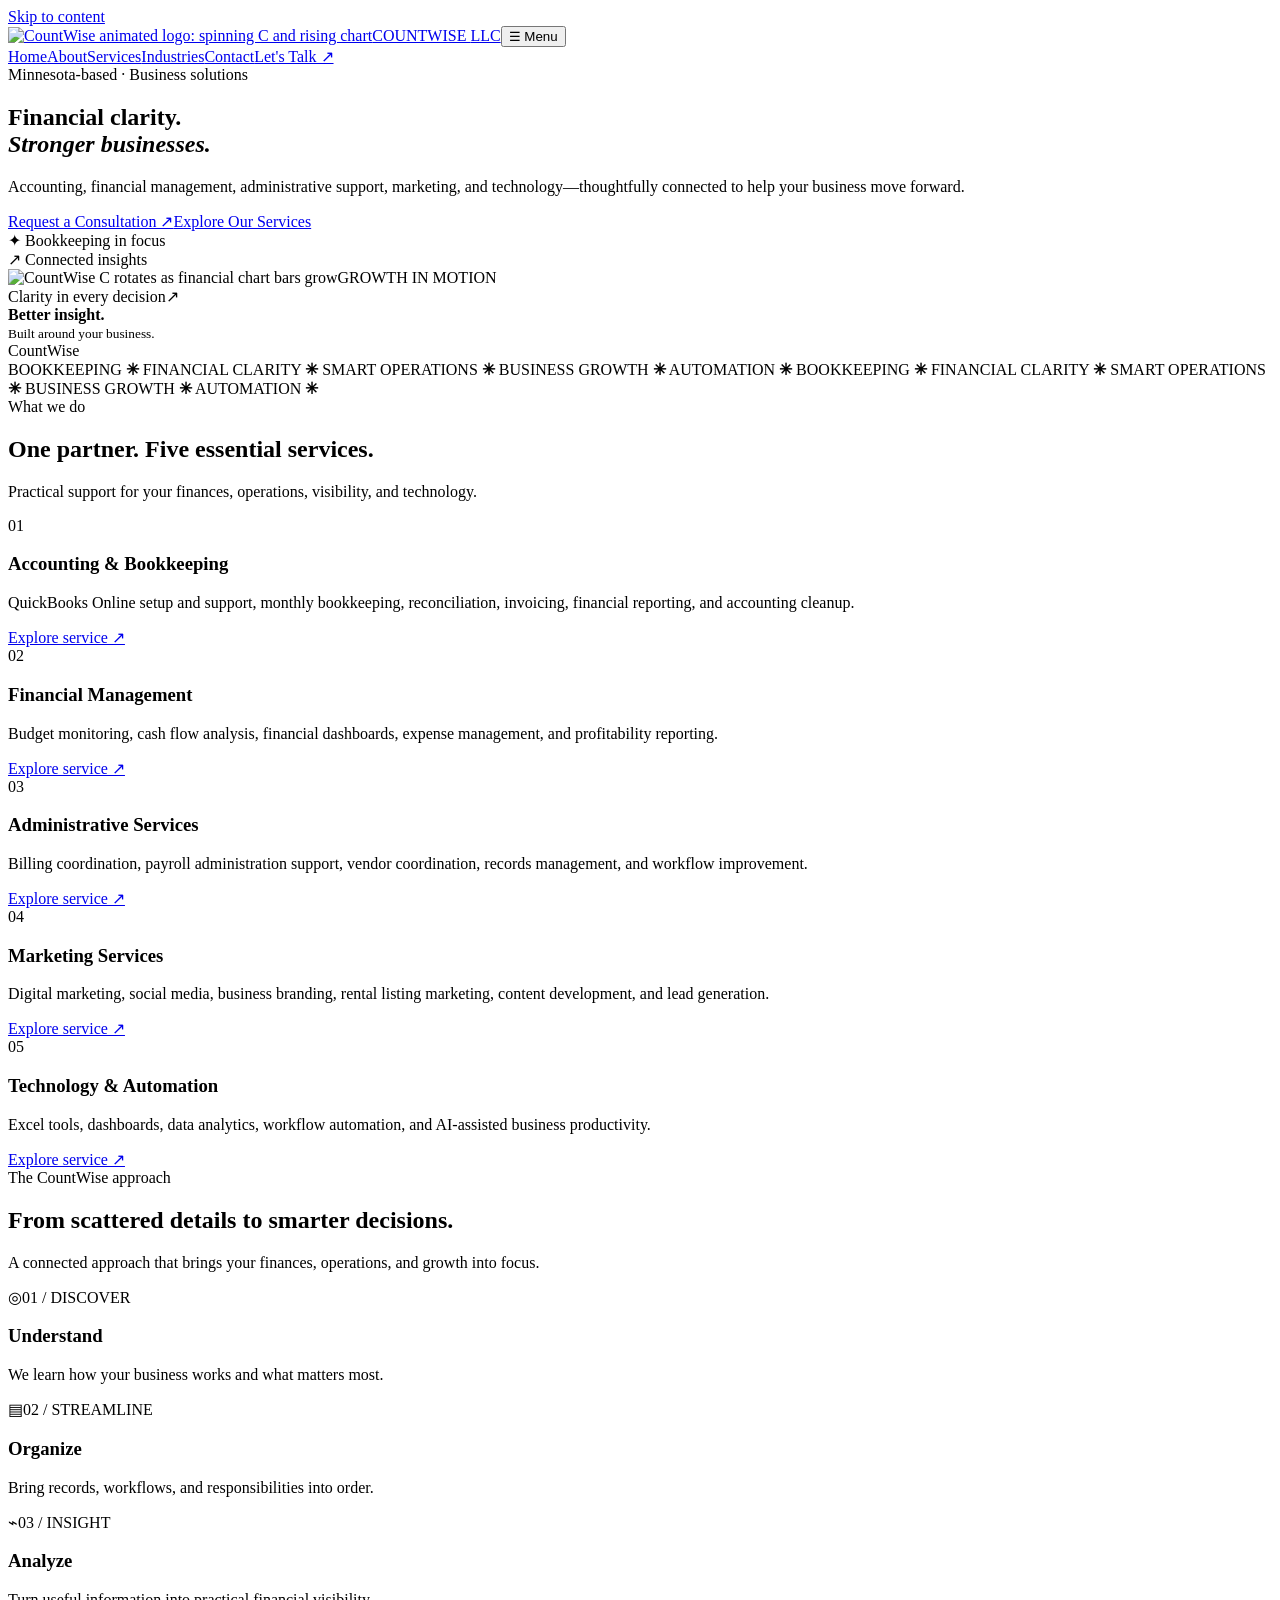
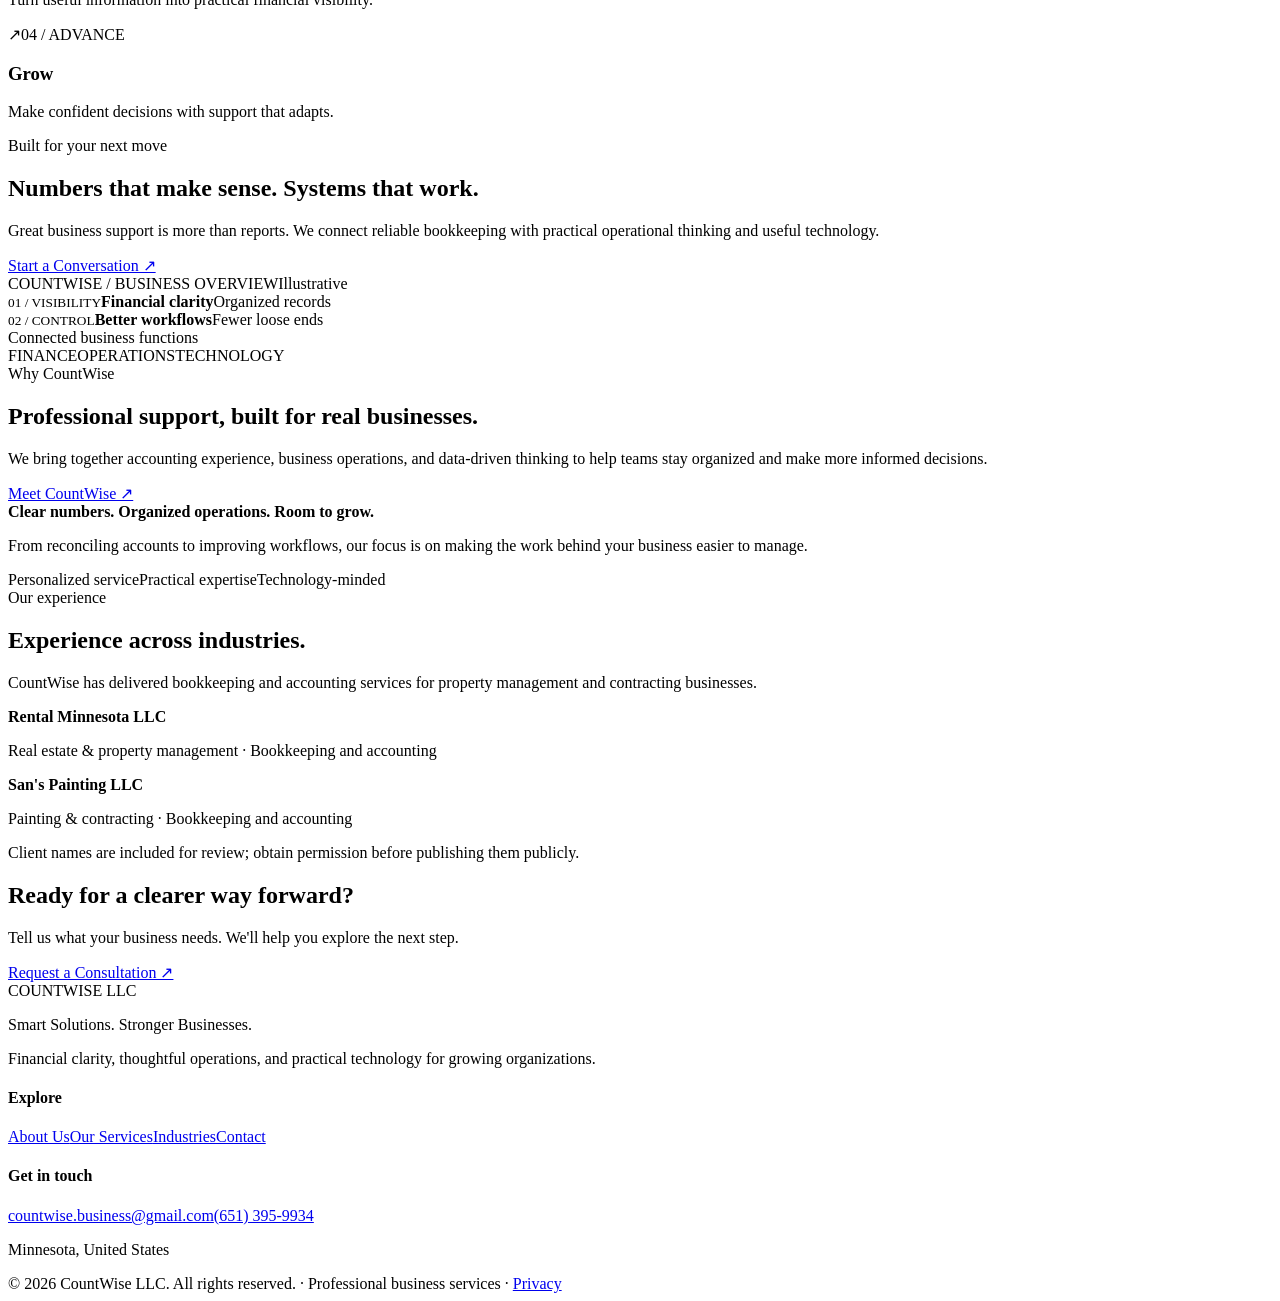
==== index.html @ b2b91c50 "Add files" ====
<!doctype html><html lang="en"><head><meta charset="utf-8"><meta name="viewport" content="width=device-width,initial-scale=1"><title>Accounting, Bookkeeping & Business Solutions in Minnesota | CountWise LLC</title><meta name="description" content="CountWise LLC provides bookkeeping, financial management, administrative services, marketing and business automation in Minnesota."><meta name="theme-color" content="#091814"><link rel="canonical" href="https://countwisellc.com/"><link rel="icon" href="assets/favicon.png" type="image/png"><link rel="stylesheet" href="assets/style.css"><meta property="og:type" content="website"><meta property="og:title" content="Accounting, Bookkeeping & Business Solutions in Minnesota | CountWise LLC"><meta property="og:description" content="CountWise LLC provides bookkeeping, financial management, administrative services, marketing and business automation in Minnesota."><meta property="og:image" content="https://countwisellc.com/assets/countwise-logo.jpg"><meta property="og:url" content="https://countwisellc.com/"><script type="application/ld+json">{"@context":"https://schema.org","@type":"ProfessionalService","name":"CountWise LLC","url":"https://countwisellc.com","email":"countwise.business@gmail.com","telephone":"+1-651-395-9934","areaServed":{"@type":"State","name":"Minnesota"},"description":"Bookkeeping, financial management, administrative services, marketing and technology solutions."}</script></head><body><a class="skip" href="#main">Skip to content</a><header class="top"><div class="container nav"><a class="brand" href="index.html" aria-label="CountWise LLC home"><img class="brandmark" src="assets/countwise-animated-mark.svg" alt="CountWise animated logo: spinning C and rising chart"><span>COUNTWISE <span>LLC</span></span></a><button class="menu" aria-label="Toggle navigation" aria-expanded="false" aria-controls="main-nav">☰ Menu</button><nav class="navlinks" id="main-nav" aria-label="Main navigation"><a href="index.html" class="active" aria-current="page">Home</a><a href="about.html" class="" >About</a><a href="services.html" class="" >Services</a><a href="industries.html" class="" >Industries</a><a href="contact.html" class="" >Contact</a><a class="button" href="contact.html">Let's Talk ↗</a></nav></div></header><main id="main"><section class="hero"><div class="container hero-inner"><div><div class="eyebrow">Minnesota-based · Business solutions</div><h1>Financial clarity.<br><em>Stronger businesses.</em></h1><p>Accounting, financial management, administrative support, marketing, and technology—thoughtfully connected to help your business move forward.</p><div class="actions"><a class="button" href="contact.html">Request a Consultation ↗</a><a class="button outline" href="services.html">Explore Our Services</a></div></div><div class="hero-art premium-art" role="img" aria-label="Illustrative rising financial performance chart"><div class="orbit orbit-one" aria-hidden="true"></div><div class="orbit orbit-two" aria-hidden="true"></div><div class="floating-chip chip-one">✦ Bookkeeping in focus</div><div class="floating-chip chip-two">↗ Connected insights</div><div class="hero-logo-animation"><img src="assets/countwise-animated-mark.svg" alt="CountWise C rotates as financial chart bars grow" loading="eager"><span>GROWTH IN MOTION</span></div><div class="arthead"><span>Clarity in every decision</span><span>↗</span></div><div class="bars"><span style="height:28%"></span><span style="height:37%"></span><span style="height:42%"></span><span style="height:55%"></span><span style="height:62%"></span><span style="height:78%"></span><span style="height:93%"></span></div><div class="artfoot"><div><strong>Better insight.</strong><br><small>Built around your business.</small></div><div class="eyebrow">CountWise</div></div></div></div></section><section class="ticker" aria-label="Our capabilities"><div class="ticker-track" aria-hidden="true">BOOKKEEPING <b>✳</b> FINANCIAL CLARITY <b>✳</b> SMART OPERATIONS <b>✳</b> BUSINESS GROWTH <b>✳</b> AUTOMATION <b>✳</b> BOOKKEEPING <b>✳</b> FINANCIAL CLARITY <b>✳</b> SMART OPERATIONS <b>✳</b> BUSINESS GROWTH <b>✳</b> AUTOMATION <b>✳</b></div></section><section class="section white"><div class="container"><div class="sectionhead"><div class="eyebrow">What we do</div><h2>One partner. Five essential services.</h2><p>Practical support for your finances, operations, visibility, and technology.</p></div><div class="grid"><article class="card reveal"><span class="number">01</span><h3>Accounting & Bookkeeping</h3><p>QuickBooks Online setup and support, monthly bookkeeping, reconciliation, invoicing, financial reporting, and accounting cleanup.</p><a href="services.html">Explore service ↗</a></article><article class="card reveal"><span class="number">02</span><h3>Financial Management</h3><p>Budget monitoring, cash flow analysis, financial dashboards, expense management, and profitability reporting.</p><a href="services.html">Explore service ↗</a></article><article class="card reveal"><span class="number">03</span><h3>Administrative Services</h3><p>Billing coordination, payroll administration support, vendor coordination, records management, and workflow improvement.</p><a href="services.html">Explore service ↗</a></article><article class="card reveal"><span class="number">04</span><h3>Marketing Services</h3><p>Digital marketing, social media, business branding, rental listing marketing, content development, and lead generation.</p><a href="services.html">Explore service ↗</a></article><article class="card reveal"><span class="number">05</span><h3>Technology & Automation</h3><p>Excel tools, dashboards, data analytics, workflow automation, and AI-assisted business productivity.</p><a href="services.html">Explore service ↗</a></article></div></div></section><section class="section process-section" aria-labelledby="process-title"><div class="container"><div class="sectionhead"><div class="eyebrow">The CountWise approach</div><h2 id="process-title">From scattered details to smarter decisions.</h2><p>A connected approach that brings your finances, operations, and growth into focus.</p></div><div class="process-visual reveal" role="img" aria-label="Four-stage process: Understand, Organize, Analyze, Grow"><div class="process-line" aria-hidden="true"></div><div class="process-step"><span class="step-symbol">◎</span><span class="step-num">01 / DISCOVER</span><h3>Understand</h3><p>We learn how your business works and what matters most.</p></div><div class="process-step"><span class="step-symbol">▤</span><span class="step-num">02 / STREAMLINE</span><h3>Organize</h3><p>Bring records, workflows, and responsibilities into order.</p></div><div class="process-step"><span class="step-symbol">⌁</span><span class="step-num">03 / INSIGHT</span><h3>Analyze</h3><p>Turn useful information into practical financial visibility.</p></div><div class="process-step"><span class="step-symbol">↗</span><span class="step-num">04 / ADVANCE</span><h3>Grow</h3><p>Make confident decisions with support that adapts.</p></div></div></div></section><section class="section dark spotlight-section"><div class="container split"><div><div class="eyebrow">Built for your next move</div><h2>Numbers that make sense. Systems that work.</h2><p>Great business support is more than reports. We connect reliable bookkeeping with practical operational thinking and useful technology.</p><a class="button" href="contact.html">Start a Conversation ↗</a></div><div class="dashboard reveal" aria-label="Illustrative business overview dashboard"><div class="dashboard-top"><span>COUNTWISE / BUSINESS OVERVIEW</span><span class="live-dot">Illustrative</span></div><div class="dashboard-grid"><div class="dashboard-stat"><small>01 / VISIBILITY</small><strong>Financial clarity</strong><span>Organized records</span></div><div class="dashboard-stat"><small>02 / CONTROL</small><strong>Better workflows</strong><span>Fewer loose ends</span></div></div><div class="chart-caption">Connected business functions</div><div class="signal-chart"><span style="--bar:35%"></span><span style="--bar:48%"></span><span style="--bar:42%"></span><span style="--bar:66%"></span><span style="--bar:57%"></span><span style="--bar:76%"></span><span style="--bar:91%"></span></div><div class="dashboard-bottom"><span>FINANCE</span><span>OPERATIONS</span><span>TECHNOLOGY</span></div></div></div></section><section class="section"><div class="container split"><div><div class="eyebrow">Why CountWise</div><h2>Professional support, built for real businesses.</h2><p>We bring together accounting experience, business operations, and data-driven thinking to help teams stay organized and make more informed decisions.</p><a class="button" href="about.html">Meet CountWise ↗</a></div><div class="featurebox"><strong>Clear numbers. Organized operations. Room to grow.</strong><p>From reconciling accounts to improving workflows, our focus is on making the work behind your business easier to manage.</p><span class="pill">Personalized service</span><span class="pill">Practical expertise</span><span class="pill">Technology-minded</span></div></div></section><section class="section white"><div class="container"><div class="sectionhead"><div class="eyebrow">Our experience</div><h2>Experience across industries.</h2><p>CountWise has delivered bookkeeping and accounting services for property management and contracting businesses.</p></div><div class="clients"><div class="client"><strong>Rental Minnesota LLC</strong><p>Real estate & property management · Bookkeeping and accounting</p></div><div class="client"><strong>San's Painting LLC</strong><p>Painting & contracting · Bookkeeping and accounting</p></div></div><p class="notice">Client names are included for review; obtain permission before publishing them publicly.</p></div></section></main><section class="cta"><div class="container cta-inner"><div><h2>Ready for a clearer way forward?</h2><p>Tell us what your business needs. We'll help you explore the next step.</p></div><a class="button" href="contact.html">Request a Consultation ↗</a></div></section><footer class="footer"><div class="container"><div class="footgrid"><div><div class="brand">COUNTWISE <span>LLC</span></div><p>Smart Solutions. Stronger Businesses.</p><p>Financial clarity, thoughtful operations, and practical technology for growing organizations.</p></div><div><h4>Explore</h4><a href="about.html">About Us</a><a href="services.html">Our Services</a><a href="industries.html">Industries</a><a href="contact.html">Contact</a></div><div><h4>Get in touch</h4><a href="mailto:countwise.business@gmail.com">countwise.business@gmail.com</a><a href="tel:+16513959934">(651) 395-9934</a><p>Minnesota, United States</p></div></div><div class="copyright">© <span id="year">2026</span> CountWise LLC. All rights reserved. · Professional business services · <a style="display:inline" href="privacy.html">Privacy</a></div></div></footer><script src="assets/site.js" defer></script><script>document.getElementById('year').textContent=new Date().getFullYear()</script></body></html>
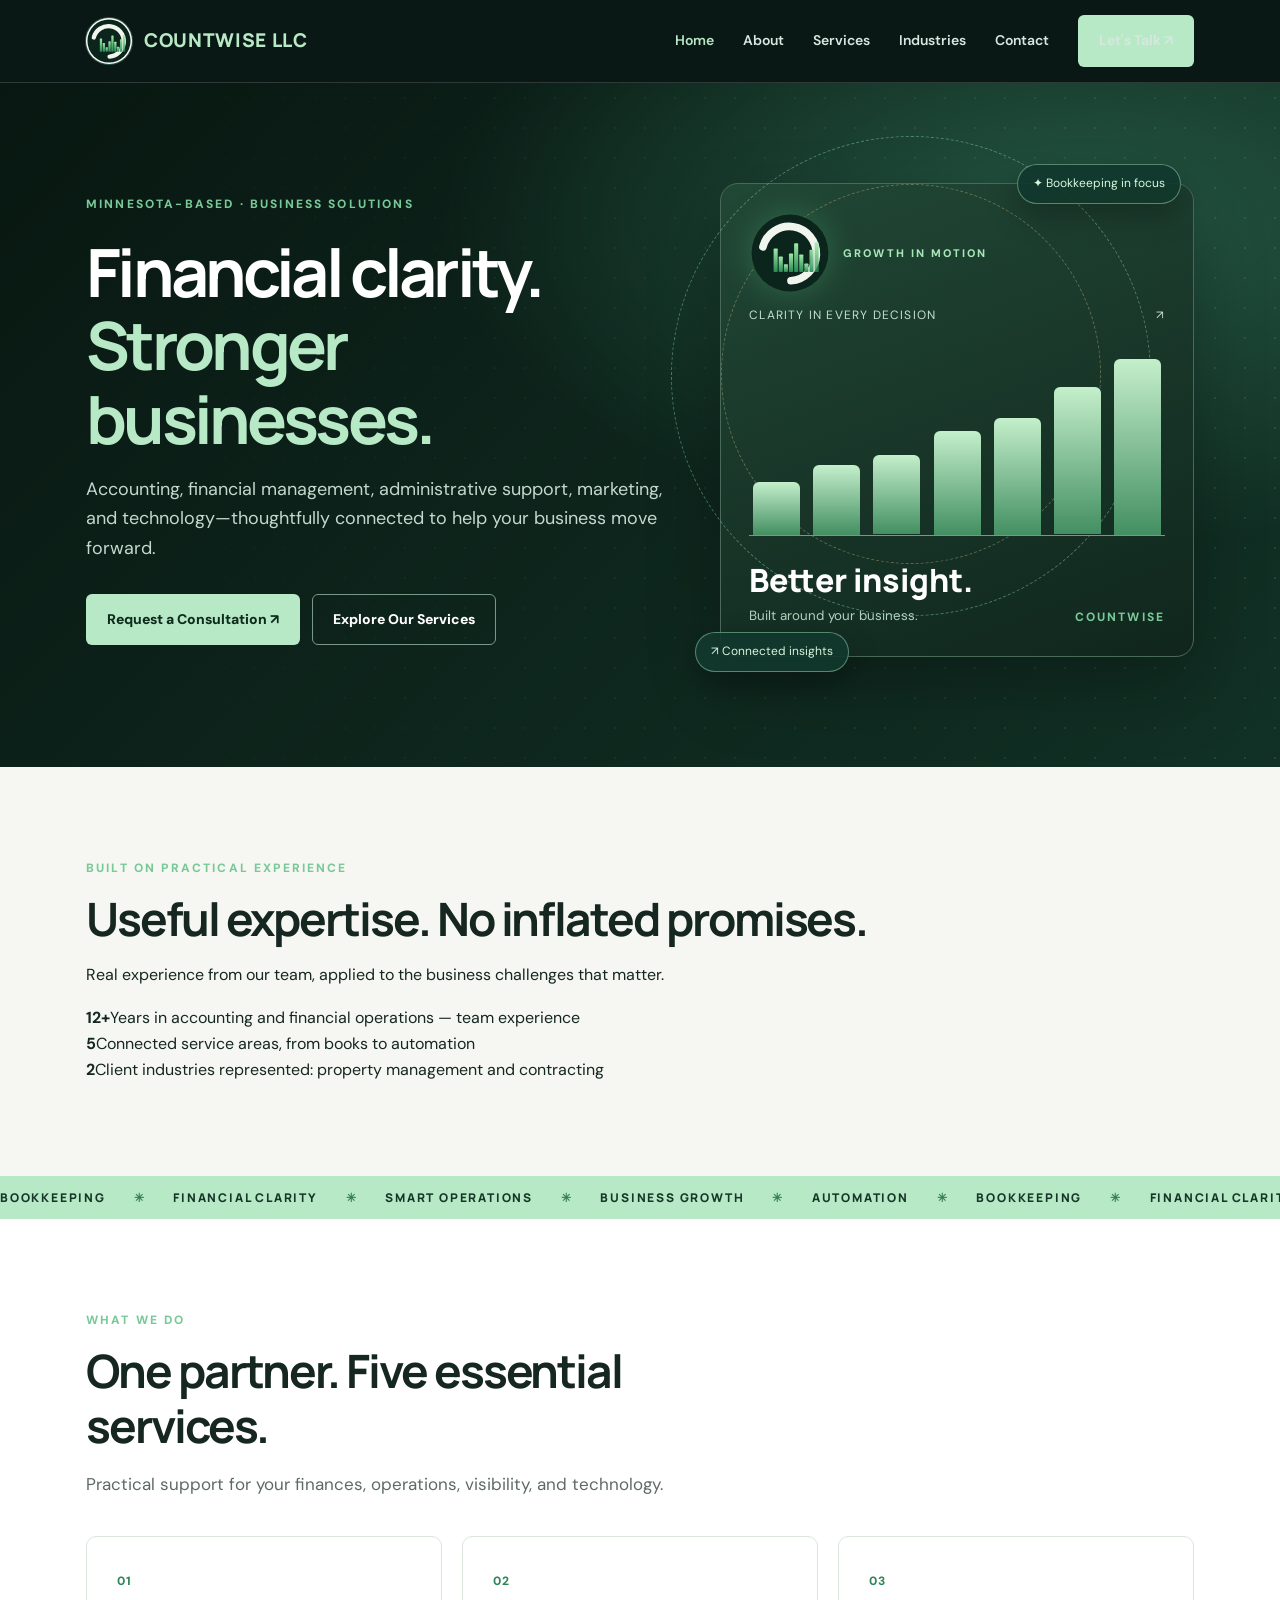
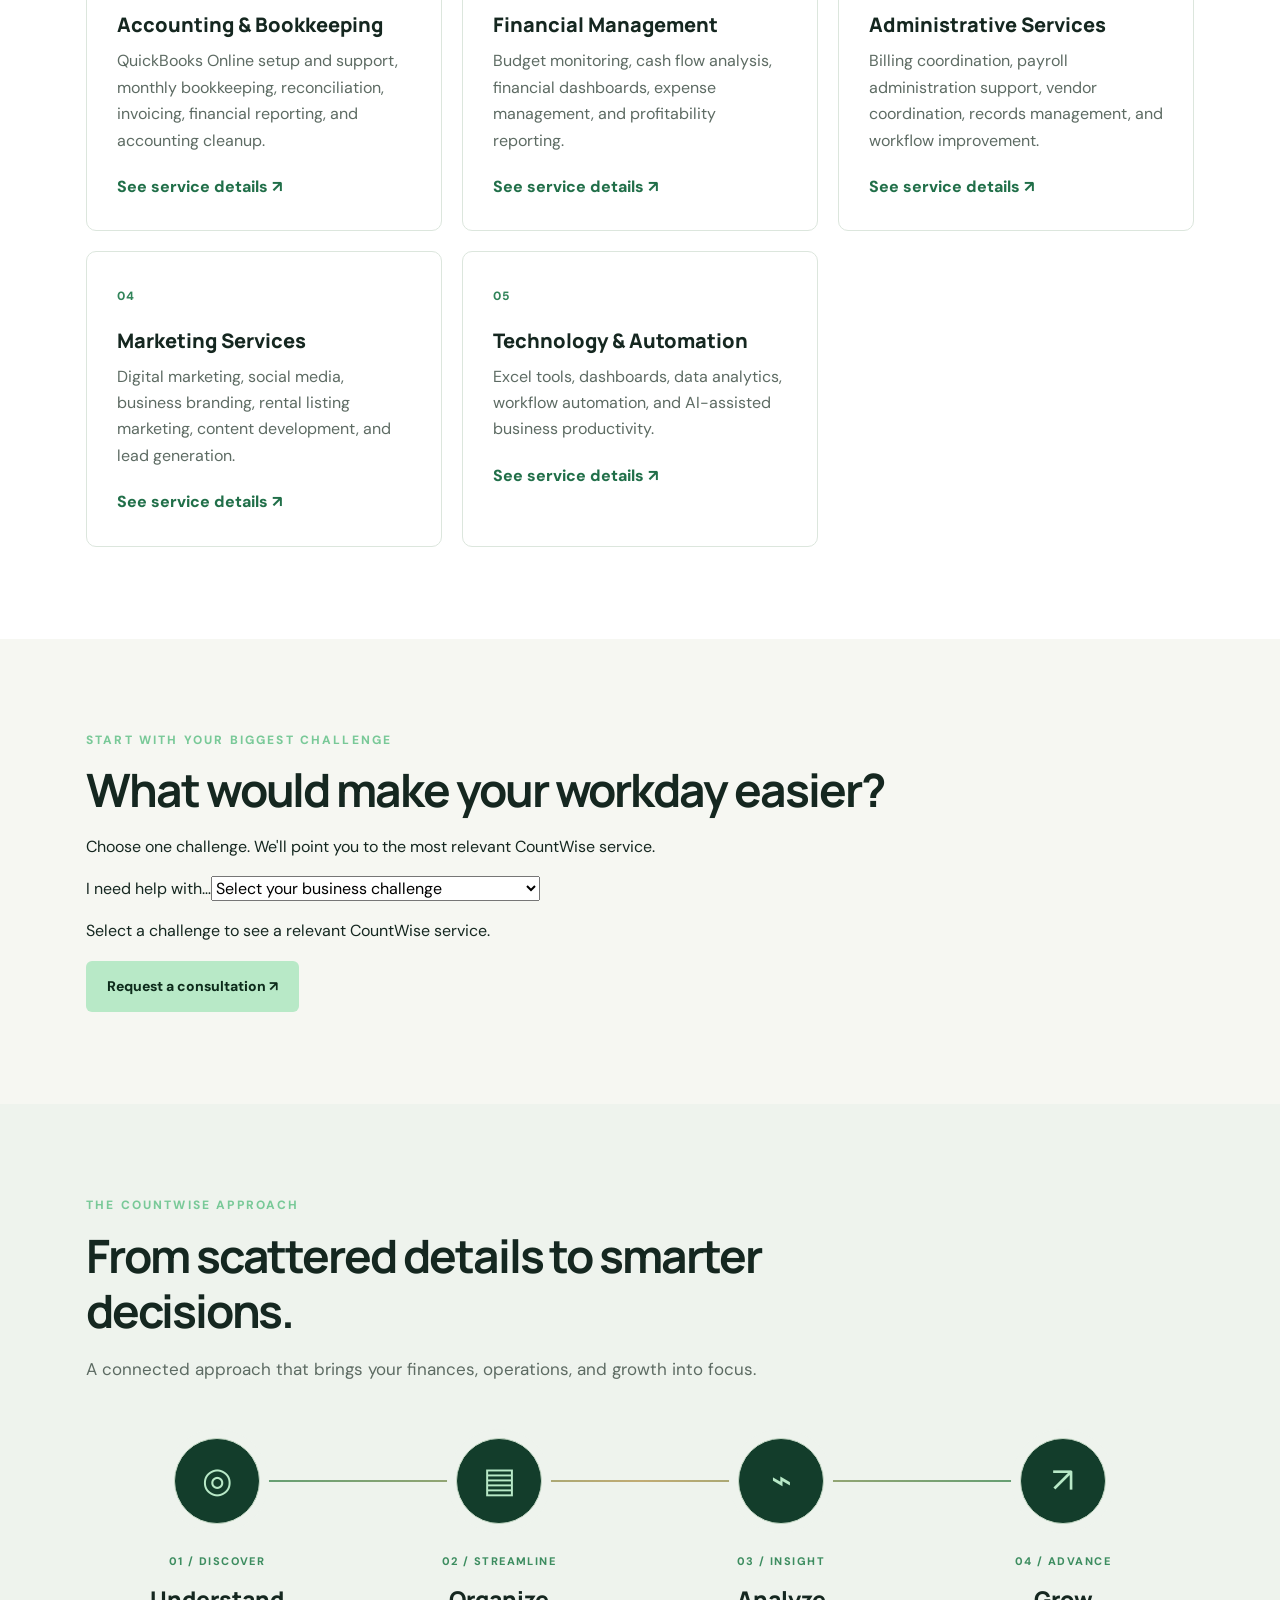
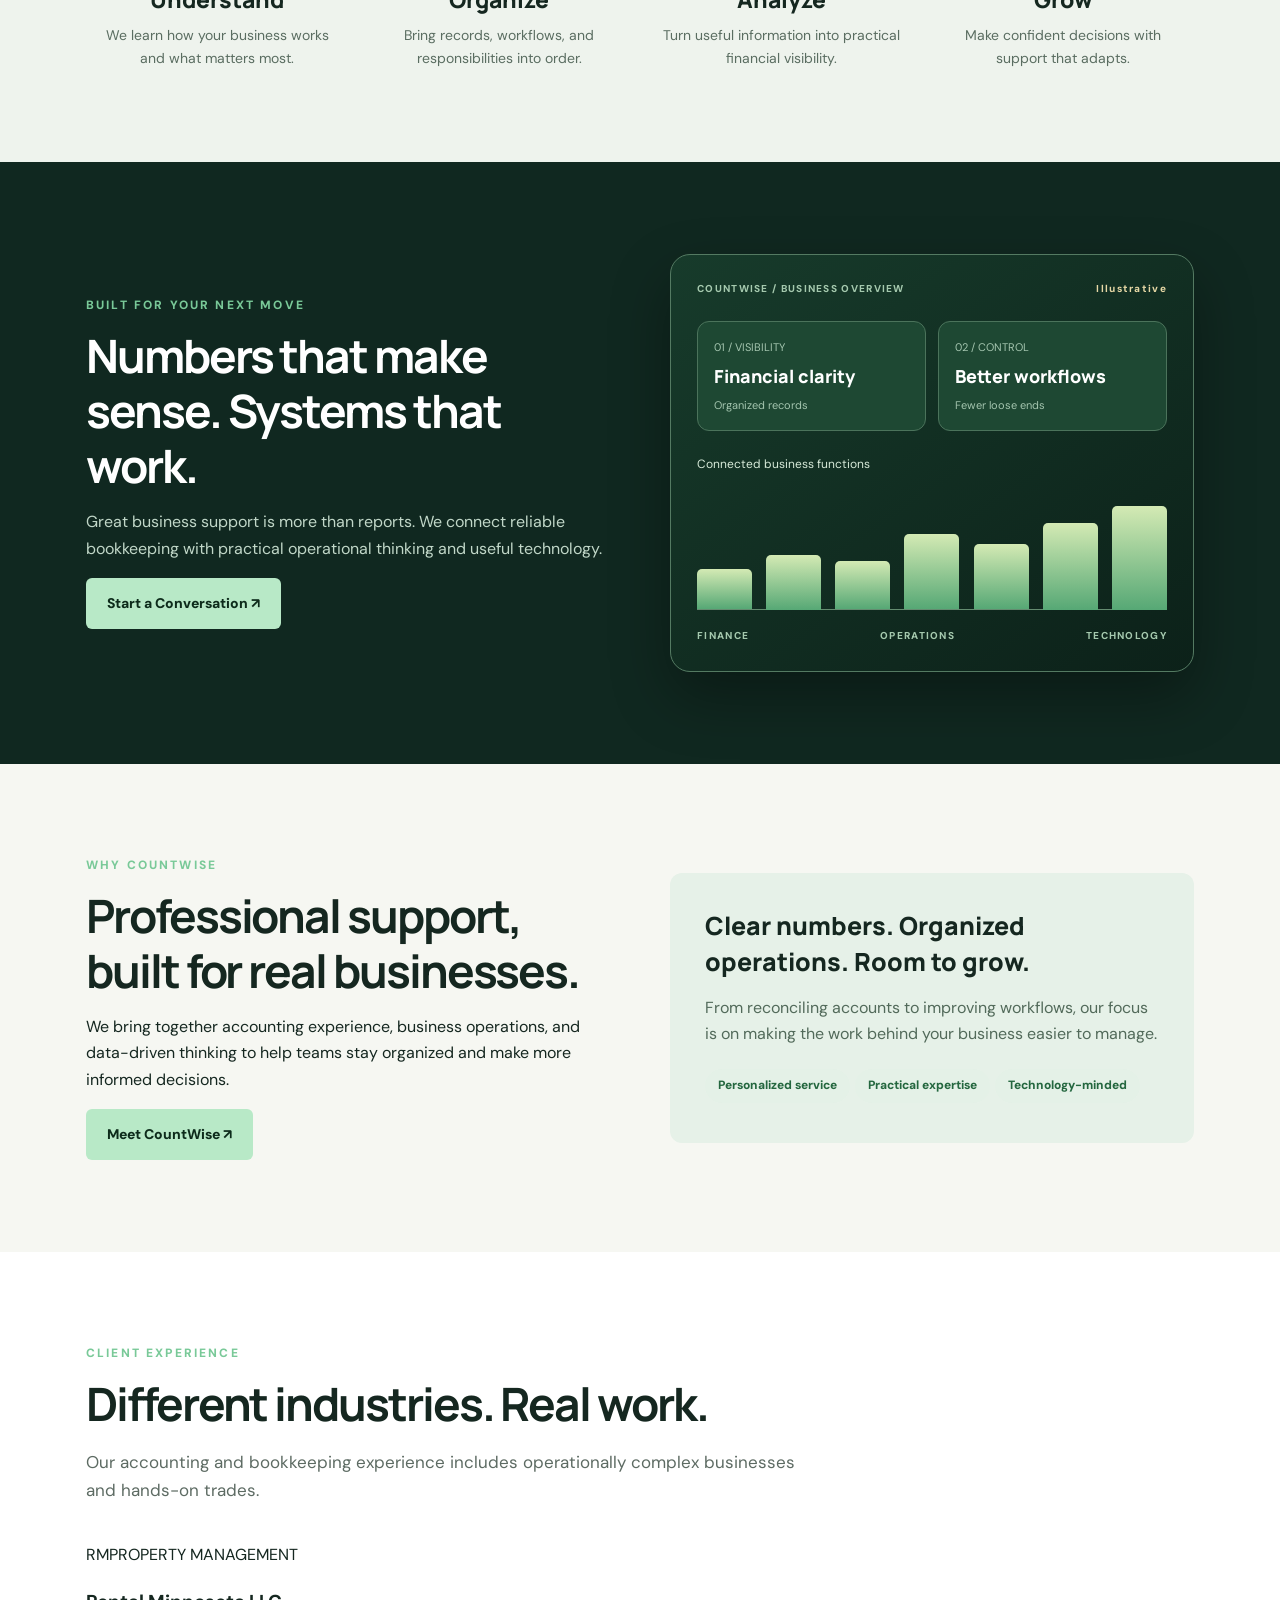
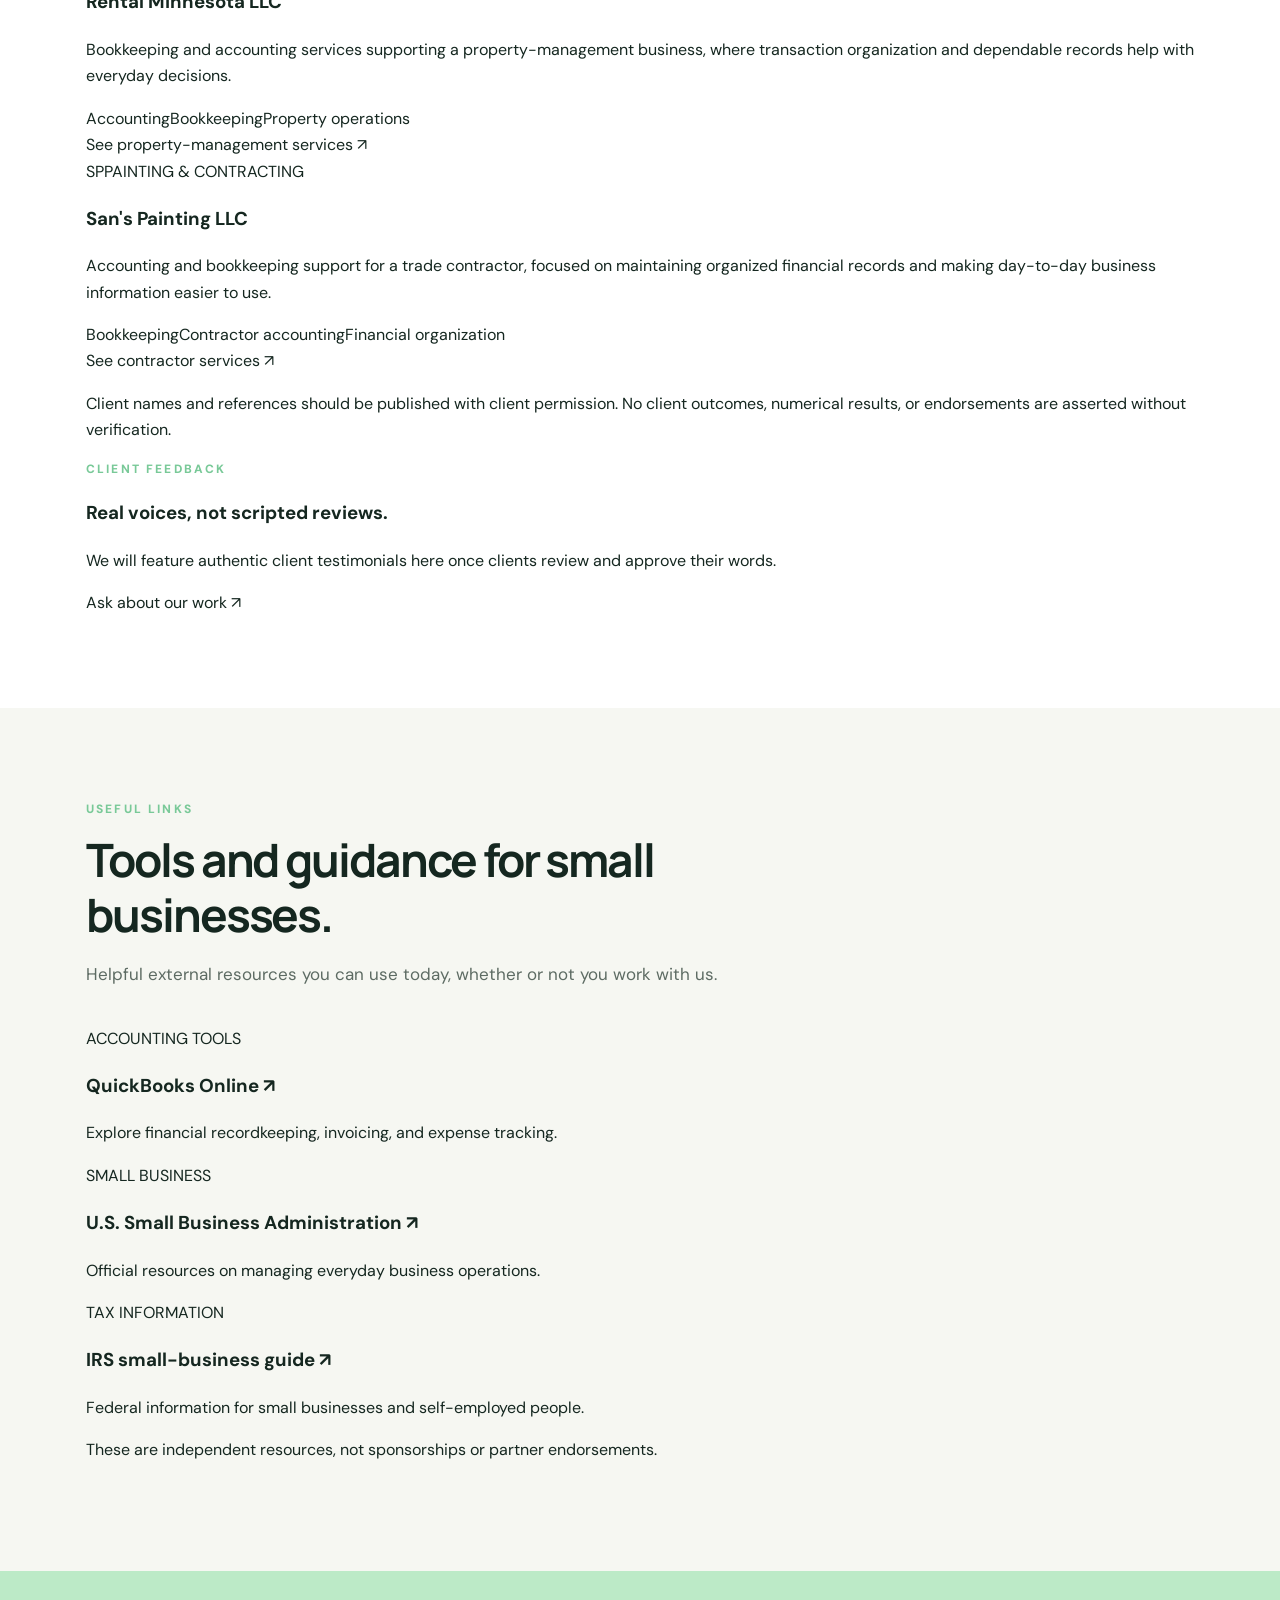
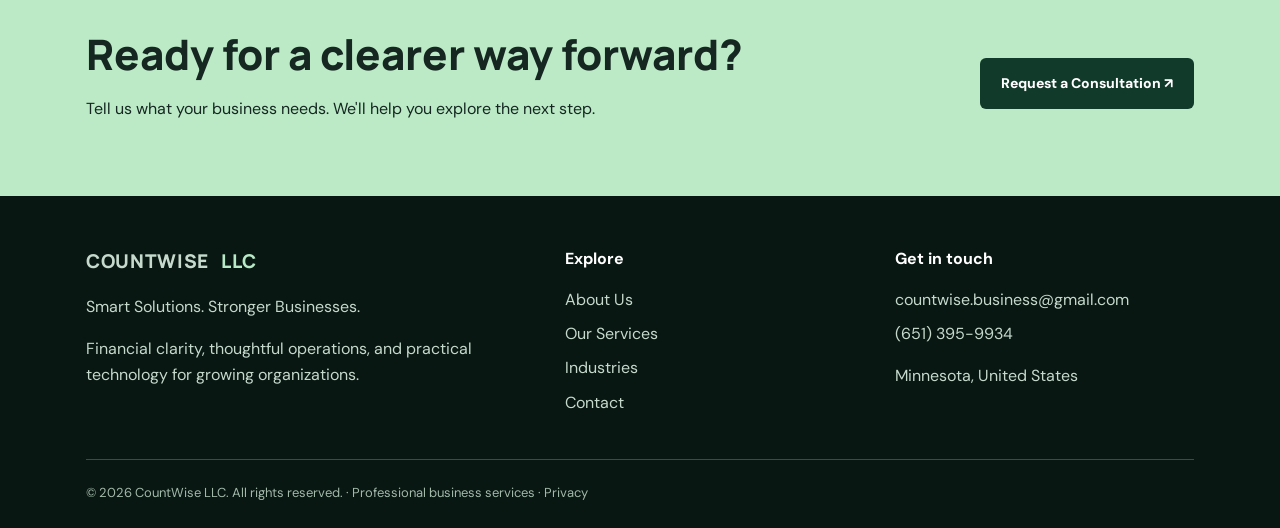
==== commit b2e04108: "Improve practical CountWise website sections, links, and privacy" ====
--- a/index.html
+++ b/index.html
@@ -1 +1 @@
-<!doctype html><html lang="en"><head><meta charset="utf-8"><meta name="viewport" content="width=device-width,initial-scale=1"><title>Accounting, Bookkeeping & Business Solutions in Minnesota | CountWise LLC</title><meta name="description" content="CountWise LLC provides bookkeeping, financial management, administrative services, marketing and business automation in Minnesota."><meta name="theme-color" content="#091814"><link rel="canonical" href="https://countwisellc.com/"><link rel="icon" href="assets/favicon.png" type="image/png"><link rel="stylesheet" href="assets/style.css"><meta property="og:type" content="website"><meta property="og:title" content="Accounting, Bookkeeping & Business Solutions in Minnesota | CountWise LLC"><meta property="og:description" content="CountWise LLC provides bookkeeping, financial management, administrative services, marketing and business automation in Minnesota."><meta property="og:image" content="https://countwisellc.com/assets/countwise-logo.jpg"><meta property="og:url" content="https://countwisellc.com/"><script type="application/ld+json">{"@context":"https://schema.org","@type":"ProfessionalService","name":"CountWise LLC","url":"https://countwisellc.com","email":"countwise.business@gmail.com","telephone":"+1-651-395-9934","areaServed":{"@type":"State","name":"Minnesota"},"description":"Bookkeeping, financial management, administrative services, marketing and technology solutions."}</script></head><body><a class="skip" href="#main">Skip to content</a><header class="top"><div class="container nav"><a class="brand" href="index.html" aria-label="CountWise LLC home"><img class="brandmark" src="assets/countwise-animated-mark.svg" alt="CountWise animated logo: spinning C and rising chart"><span>COUNTWISE <span>LLC</span></span></a><button class="menu" aria-label="Toggle navigation" aria-expanded="false" aria-controls="main-nav">☰ Menu</button><nav class="navlinks" id="main-nav" aria-label="Main navigation"><a href="index.html" class="active" aria-current="page">Home</a><a href="about.html" class="" >About</a><a href="services.html" class="" >Services</a><a href="industries.html" class="" >Industries</a><a href="contact.html" class="" >Contact</a><a class="button" href="contact.html">Let's Talk ↗</a></nav></div></header><main id="main"><section class="hero"><div class="container hero-inner"><div><div class="eyebrow">Minnesota-based · Business solutions</div><h1>Financial clarity.<br><em>Stronger businesses.</em></h1><p>Accounting, financial management, administrative support, marketing, and technology—thoughtfully connected to help your business move forward.</p><div class="actions"><a class="button" href="contact.html">Request a Consultation ↗</a><a class="button outline" href="services.html">Explore Our Services</a></div></div><div class="hero-art premium-art" role="img" aria-label="Illustrative rising financial performance chart"><div class="orbit orbit-one" aria-hidden="true"></div><div class="orbit orbit-two" aria-hidden="true"></div><div class="floating-chip chip-one">✦ Bookkeeping in focus</div><div class="floating-chip chip-two">↗ Connected insights</div><div class="hero-logo-animation"><img src="assets/countwise-animated-mark.svg" alt="CountWise C rotates as financial chart bars grow" loading="eager"><span>GROWTH IN MOTION</span></div><div class="arthead"><span>Clarity in every decision</span><span>↗</span></div><div class="bars"><span style="height:28%"></span><span style="height:37%"></span><span style="height:42%"></span><span style="height:55%"></span><span style="height:62%"></span><span style="height:78%"></span><span style="height:93%"></span></div><div class="artfoot"><div><strong>Better insight.</strong><br><small>Built around your business.</small></div><div class="eyebrow">CountWise</div></div></div></div></section><section class="ticker" aria-label="Our capabilities"><div class="ticker-track" aria-hidden="true">BOOKKEEPING <b>✳</b> FINANCIAL CLARITY <b>✳</b> SMART OPERATIONS <b>✳</b> BUSINESS GROWTH <b>✳</b> AUTOMATION <b>✳</b> BOOKKEEPING <b>✳</b> FINANCIAL CLARITY <b>✳</b> SMART OPERATIONS <b>✳</b> BUSINESS GROWTH <b>✳</b> AUTOMATION <b>✳</b></div></section><section class="section white"><div class="container"><div class="sectionhead"><div class="eyebrow">What we do</div><h2>One partner. Five essential services.</h2><p>Practical support for your finances, operations, visibility, and technology.</p></div><div class="grid"><article class="card reveal"><span class="number">01</span><h3>Accounting & Bookkeeping</h3><p>QuickBooks Online setup and support, monthly bookkeeping, reconciliation, invoicing, financial reporting, and accounting cleanup.</p><a href="services.html">Explore service ↗</a></article><article class="card reveal"><span class="number">02</span><h3>Financial Management</h3><p>Budget monitoring, cash flow analysis, financial dashboards, expense management, and profitability reporting.</p><a href="services.html">Explore service ↗</a></article><article class="card reveal"><span class="number">03</span><h3>Administrative Services</h3><p>Billing coordination, payroll administration support, vendor coordination, records management, and workflow improvement.</p><a href="services.html">Explore service ↗</a></article><article class="card reveal"><span class="number">04</span><h3>Marketing Services</h3><p>Digital marketing, social media, business branding, rental listing marketing, content development, and lead generation.</p><a href="services.html">Explore service ↗</a></article><article class="card reveal"><span class="number">05</span><h3>Technology & Automation</h3><p>Excel tools, dashboards, data analytics, workflow automation, and AI-assisted business productivity.</p><a href="services.html">Explore service ↗</a></article></div></div></section><section class="section process-section" aria-labelledby="process-title"><div class="container"><div class="sectionhead"><div class="eyebrow">The CountWise approach</div><h2 id="process-title">From scattered details to smarter decisions.</h2><p>A connected approach that brings your finances, operations, and growth into focus.</p></div><div class="process-visual reveal" role="img" aria-label="Four-stage process: Understand, Organize, Analyze, Grow"><div class="process-line" aria-hidden="true"></div><div class="process-step"><span class="step-symbol">◎</span><span class="step-num">01 / DISCOVER</span><h3>Understand</h3><p>We learn how your business works and what matters most.</p></div><div class="process-step"><span class="step-symbol">▤</span><span class="step-num">02 / STREAMLINE</span><h3>Organize</h3><p>Bring records, workflows, and responsibilities into order.</p></div><div class="process-step"><span class="step-symbol">⌁</span><span class="step-num">03 / INSIGHT</span><h3>Analyze</h3><p>Turn useful information into practical financial visibility.</p></div><div class="process-step"><span class="step-symbol">↗</span><span class="step-num">04 / ADVANCE</span><h3>Grow</h3><p>Make confident decisions with support that adapts.</p></div></div></div></section><section class="section dark spotlight-section"><div class="container split"><div><div class="eyebrow">Built for your next move</div><h2>Numbers that make sense. Systems that work.</h2><p>Great business support is more than reports. We connect reliable bookkeeping with practical operational thinking and useful technology.</p><a class="button" href="contact.html">Start a Conversation ↗</a></div><div class="dashboard reveal" aria-label="Illustrative business overview dashboard"><div class="dashboard-top"><span>COUNTWISE / BUSINESS OVERVIEW</span><span class="live-dot">Illustrative</span></div><div class="dashboard-grid"><div class="dashboard-stat"><small>01 / VISIBILITY</small><strong>Financial clarity</strong><span>Organized records</span></div><div class="dashboard-stat"><small>02 / CONTROL</small><strong>Better workflows</strong><span>Fewer loose ends</span></div></div><div class="chart-caption">Connected business functions</div><div class="signal-chart"><span style="--bar:35%"></span><span style="--bar:48%"></span><span style="--bar:42%"></span><span style="--bar:66%"></span><span style="--bar:57%"></span><span style="--bar:76%"></span><span style="--bar:91%"></span></div><div class="dashboard-bottom"><span>FINANCE</span><span>OPERATIONS</span><span>TECHNOLOGY</span></div></div></div></section><section class="section"><div class="container split"><div><div class="eyebrow">Why CountWise</div><h2>Professional support, built for real businesses.</h2><p>We bring together accounting experience, business operations, and data-driven thinking to help teams stay organized and make more informed decisions.</p><a class="button" href="about.html">Meet CountWise ↗</a></div><div class="featurebox"><strong>Clear numbers. Organized operations. Room to grow.</strong><p>From reconciling accounts to improving workflows, our focus is on making the work behind your business easier to manage.</p><span class="pill">Personalized service</span><span class="pill">Practical expertise</span><span class="pill">Technology-minded</span></div></div></section><section class="section white"><div class="container"><div class="sectionhead"><div class="eyebrow">Our experience</div><h2>Experience across industries.</h2><p>CountWise has delivered bookkeeping and accounting services for property management and contracting businesses.</p></div><div class="clients"><div class="client"><strong>Rental Minnesota LLC</strong><p>Real estate & property management · Bookkeeping and accounting</p></div><div class="client"><strong>San's Painting LLC</strong><p>Painting & contracting · Bookkeeping and accounting</p></div></div><p class="notice">Client names are included for review; obtain permission before publishing them publicly.</p></div></section></main><section class="cta"><div class="container cta-inner"><div><h2>Ready for a clearer way forward?</h2><p>Tell us what your business needs. We'll help you explore the next step.</p></div><a class="button" href="contact.html">Request a Consultation ↗</a></div></section><footer class="footer"><div class="container"><div class="footgrid"><div><div class="brand">COUNTWISE <span>LLC</span></div><p>Smart Solutions. Stronger Businesses.</p><p>Financial clarity, thoughtful operations, and practical technology for growing organizations.</p></div><div><h4>Explore</h4><a href="about.html">About Us</a><a href="services.html">Our Services</a><a href="industries.html">Industries</a><a href="contact.html">Contact</a></div><div><h4>Get in touch</h4><a href="mailto:countwise.business@gmail.com">countwise.business@gmail.com</a><a href="tel:+16513959934">(651) 395-9934</a><p>Minnesota, United States</p></div></div><div class="copyright">© <span id="year">2026</span> CountWise LLC. All rights reserved. · Professional business services · <a style="display:inline" href="privacy.html">Privacy</a></div></div></footer><script src="assets/site.js" defer></script><script>document.getElementById('year').textContent=new Date().getFullYear()</script></body></html>+<!doctype html><html lang="en"><head><meta charset="utf-8"><meta name="viewport" content="width=device-width,initial-scale=1"><title>Accounting, Bookkeeping & Business Solutions in Minnesota | CountWise LLC</title><meta name="description" content="CountWise LLC provides bookkeeping, financial management, administrative services, marketing and business automation in Minnesota."><meta name="theme-color" content="#091814"><link rel="canonical" href="https://countwisellc.com/"><link rel="icon" href="assets/favicon.png" type="image/png"><link rel="stylesheet" href="assets/style.css"><meta property="og:type" content="website"><meta property="og:title" content="Accounting, Bookkeeping & Business Solutions in Minnesota | CountWise LLC"><meta property="og:description" content="CountWise LLC provides bookkeeping, financial management, administrative services, marketing and business automation in Minnesota."><meta property="og:image" content="https://countwisellc.com/assets/countwise-logo.jpg"><meta property="og:url" content="https://countwisellc.com/"><script type="application/ld+json">{"@context":"https://schema.org","@type":"ProfessionalService","name":"CountWise LLC","url":"https://countwisellc.com","email":"countwise.business@gmail.com","telephone":"+1-651-395-9934","areaServed":{"@type":"State","name":"Minnesota"},"description":"Bookkeeping, financial management, administrative services, marketing and technology solutions."}</script></head><body><a class="skip" href="#main">Skip to content</a><header class="top"><div class="container nav"><a class="brand" href="index.html" aria-label="CountWise LLC home"><img class="brandmark" src="assets/countwise-animated-mark.svg" alt="CountWise animated logo: spinning C and rising chart"><span>COUNTWISE <span>LLC</span></span></a><button class="menu" aria-label="Toggle navigation" aria-expanded="false" aria-controls="main-nav">☰ Menu</button><nav class="navlinks" id="main-nav" aria-label="Main navigation"><a href="index.html" class="active" aria-current="page">Home</a><a href="about.html" class="" >About</a><a href="services.html" class="" >Services</a><a href="industries.html" class="" >Industries</a><a href="contact.html" class="" >Contact</a><a class="button" href="contact.html">Let's Talk ↗</a></nav></div></header><main id="main"><section class="hero"><div class="container hero-inner"><div><div class="eyebrow">Minnesota-based · Business solutions</div><h1>Financial clarity.<br><em>Stronger businesses.</em></h1><p>Accounting, financial management, administrative support, marketing, and technology—thoughtfully connected to help your business move forward.</p><div class="actions"><a class="button" href="contact.html">Request a Consultation ↗</a><a class="button outline" href="services.html">Explore Our Services</a></div></div><div class="hero-art premium-art" role="img" aria-label="Illustrative rising financial performance chart"><div class="orbit orbit-one" aria-hidden="true"></div><div class="orbit orbit-two" aria-hidden="true"></div><div class="floating-chip chip-one">✦ Bookkeeping in focus</div><div class="floating-chip chip-two">↗ Connected insights</div><div class="hero-logo-animation"><img src="assets/countwise-animated-mark.svg" alt="CountWise C rotates as financial chart bars grow" loading="eager"><span>GROWTH IN MOTION</span></div><div class="arthead"><span>Clarity in every decision</span><span>↗</span></div><div class="bars"><span style="height:28%"></span><span style="height:37%"></span><span style="height:42%"></span><span style="height:55%"></span><span style="height:62%"></span><span style="height:78%"></span><span style="height:93%"></span></div><div class="artfoot"><div><strong>Better insight.</strong><br><small>Built around your business.</small></div><div class="eyebrow">CountWise</div></div></div></div></section><section class="section evidence-strip"><div class="container"><div class="evidence-intro"><div class="eyebrow">Built on practical experience</div><h2>Useful expertise. No inflated promises.</h2><p>Real experience from our team, applied to the business challenges that matter.</p></div><div class="evidence-grid"><article class="evidence-item reveal"><strong>12+</strong><span>Years in accounting and financial operations — team experience</span></article><article class="evidence-item reveal"><strong>5</strong><span>Connected service areas, from books to automation</span></article><article class="evidence-item reveal"><strong>2</strong><span>Client industries represented: property management and contracting</span></article></div></div></section><section class="ticker" aria-label="Our capabilities"><div class="ticker-track" aria-hidden="true">BOOKKEEPING <b>✳</b> FINANCIAL CLARITY <b>✳</b> SMART OPERATIONS <b>✳</b> BUSINESS GROWTH <b>✳</b> AUTOMATION <b>✳</b> BOOKKEEPING <b>✳</b> FINANCIAL CLARITY <b>✳</b> SMART OPERATIONS <b>✳</b> BUSINESS GROWTH <b>✳</b> AUTOMATION <b>✳</b></div></section><section class="section white"><div class="container"><div class="sectionhead"><div class="eyebrow">What we do</div><h2>One partner. Five essential services.</h2><p>Practical support for your finances, operations, visibility, and technology.</p></div><div class="grid"><article class="card reveal"><span class="number">01</span><h3>Accounting & Bookkeeping</h3><p>QuickBooks Online setup and support, monthly bookkeeping, reconciliation, invoicing, financial reporting, and accounting cleanup.</p><a href="services.html#accounting">See service details ↗</a></article><article class="card reveal"><span class="number">02</span><h3>Financial Management</h3><p>Budget monitoring, cash flow analysis, financial dashboards, expense management, and profitability reporting.</p><a href="services.html#financial">See service details ↗</a></article><article class="card reveal"><span class="number">03</span><h3>Administrative Services</h3><p>Billing coordination, payroll administration support, vendor coordination, records management, and workflow improvement.</p><a href="services.html#administrative">See service details ↗</a></article><article class="card reveal"><span class="number">04</span><h3>Marketing Services</h3><p>Digital marketing, social media, business branding, rental listing marketing, content development, and lead generation.</p><a href="services.html#marketing">See service details ↗</a></article><article class="card reveal"><span class="number">05</span><h3>Technology & Automation</h3><p>Excel tools, dashboards, data analytics, workflow automation, and AI-assisted business productivity.</p><a href="services.html#technology">See service details ↗</a></article></div></div></section><section class="section finder-section"><div class="container finder-layout"><div><div class="eyebrow">Start with your biggest challenge</div><h2>What would make your workday easier?</h2><p>Choose one challenge. We'll point you to the most relevant CountWise service.</p></div><div class="finder-panel" id="needs-finder"><label for="needs-choice">I need help with…</label><select id="needs-choice"><option value="">Select your business challenge</option><option value="books">Keeping books accurate and up to date</option><option value="cash">Understanding cash flow and expenses</option><option value="admin">Managing payroll, invoices or paperwork</option><option value="marketing">Finding and reaching more customers</option><option value="tech">Reducing spreadsheets and manual tasks</option></select><p id="finder-result" aria-live="polite">Select a challenge to see a relevant CountWise service.</p><a class="button" id="finder-link" href="contact.html">Request a consultation ↗</a></div></div></section><section class="section process-section" aria-labelledby="process-title"><div class="container"><div class="sectionhead"><div class="eyebrow">The CountWise approach</div><h2 id="process-title">From scattered details to smarter decisions.</h2><p>A connected approach that brings your finances, operations, and growth into focus.</p></div><div class="process-visual reveal" role="img" aria-label="Four-stage process: Understand, Organize, Analyze, Grow"><div class="process-line" aria-hidden="true"></div><div class="process-step"><span class="step-symbol">◎</span><span class="step-num">01 / DISCOVER</span><h3>Understand</h3><p>We learn how your business works and what matters most.</p></div><div class="process-step"><span class="step-symbol">▤</span><span class="step-num">02 / STREAMLINE</span><h3>Organize</h3><p>Bring records, workflows, and responsibilities into order.</p></div><div class="process-step"><span class="step-symbol">⌁</span><span class="step-num">03 / INSIGHT</span><h3>Analyze</h3><p>Turn useful information into practical financial visibility.</p></div><div class="process-step"><span class="step-symbol">↗</span><span class="step-num">04 / ADVANCE</span><h3>Grow</h3><p>Make confident decisions with support that adapts.</p></div></div></div></section><section class="section dark spotlight-section"><div class="container split"><div><div class="eyebrow">Built for your next move</div><h2>Numbers that make sense. Systems that work.</h2><p>Great business support is more than reports. We connect reliable bookkeeping with practical operational thinking and useful technology.</p><a class="button" href="contact.html">Start a Conversation ↗</a></div><div class="dashboard reveal" aria-label="Illustrative business overview dashboard"><div class="dashboard-top"><span>COUNTWISE / BUSINESS OVERVIEW</span><span class="live-dot">Illustrative</span></div><div class="dashboard-grid"><div class="dashboard-stat"><small>01 / VISIBILITY</small><strong>Financial clarity</strong><span>Organized records</span></div><div class="dashboard-stat"><small>02 / CONTROL</small><strong>Better workflows</strong><span>Fewer loose ends</span></div></div><div class="chart-caption">Connected business functions</div><div class="signal-chart"><span style="--bar:35%"></span><span style="--bar:48%"></span><span style="--bar:42%"></span><span style="--bar:66%"></span><span style="--bar:57%"></span><span style="--bar:76%"></span><span style="--bar:91%"></span></div><div class="dashboard-bottom"><span>FINANCE</span><span>OPERATIONS</span><span>TECHNOLOGY</span></div></div></div></section><section class="section"><div class="container split"><div><div class="eyebrow">Why CountWise</div><h2>Professional support, built for real businesses.</h2><p>We bring together accounting experience, business operations, and data-driven thinking to help teams stay organized and make more informed decisions.</p><a class="button" href="about.html">Meet CountWise ↗</a></div><div class="featurebox"><strong>Clear numbers. Organized operations. Room to grow.</strong><p>From reconciling accounts to improving workflows, our focus is on making the work behind your business easier to manage.</p><span class="pill">Personalized service</span><span class="pill">Practical expertise</span><span class="pill">Technology-minded</span></div></div></section><section class="section white" id="client-experience"><div class="container"><div class="sectionhead"><div class="eyebrow">Client experience</div><h2>Different industries. Real work.</h2><p>Our accounting and bookkeeping experience includes operationally complex businesses and hands-on trades.</p></div><div class="case-grid"><article class="case-card reveal"><div class="case-identity"><span class="case-icon">RM</span><span>PROPERTY MANAGEMENT</span></div><h3>Rental Minnesota LLC</h3><p>Bookkeeping and accounting services supporting a property-management business, where transaction organization and dependable records help with everyday decisions.</p><div class="case-tags"><span>Accounting</span><span>Bookkeeping</span><span>Property operations</span></div><a href="industries.html#property-management">See property-management services ↗</a></article><article class="case-card reveal"><div class="case-identity"><span class="case-icon">SP</span><span>PAINTING & CONTRACTING</span></div><h3>San's Painting LLC</h3><p>Accounting and bookkeeping support for a trade contractor, focused on maintaining organized financial records and making day-to-day business information easier to use.</p><div class="case-tags"><span>Bookkeeping</span><span>Contractor accounting</span><span>Financial organization</span></div><a href="industries.html#contractors">See contractor services ↗</a></article></div><p class="proof-footnote">Client names and references should be published with client permission. No client outcomes, numerical results, or endorsements are asserted without verification.</p><div class="testimonial-panel"><div><div class="eyebrow">Client feedback</div><h3>Real voices, not scripted reviews.</h3><p>We will feature authentic client testimonials here once clients review and approve their words.</p></div><a href="contact.html">Ask about our work ↗</a></div></div></section><section class="section resource-section"><div class="container"><div class="sectionhead"><div class="eyebrow">Useful links</div><h2>Tools and guidance for small businesses.</h2><p>Helpful external resources you can use today, whether or not you work with us.</p></div><div class="resource-grid"><a href="https://quickbooks.intuit.com/" target="_blank" rel="noopener noreferrer"><span>ACCOUNTING TOOLS</span><h3>QuickBooks Online ↗</h3><p>Explore financial recordkeeping, invoicing, and expense tracking.</p></a><a href="https://www.sba.gov/business-guide/manage-your-business" target="_blank" rel="noopener noreferrer"><span>SMALL BUSINESS</span><h3>U.S. Small Business Administration ↗</h3><p>Official resources on managing everyday business operations.</p></a><a href="https://www.irs.gov/businesses/small-businesses-self-employed" target="_blank" rel="noopener noreferrer"><span>TAX INFORMATION</span><h3>IRS small-business guide ↗</h3><p>Federal information for small businesses and self-employed people.</p></a></div><p class="proof-footnote">These are independent resources, not sponsorships or partner endorsements.</p></div></section></main><section class="cta"><div class="container cta-inner"><div><h2>Ready for a clearer way forward?</h2><p>Tell us what your business needs. We'll help you explore the next step.</p></div><a class="button" href="contact.html">Request a Consultation ↗</a></div></section><footer class="footer"><div class="container"><div class="footgrid"><div><div class="brand">COUNTWISE <span>LLC</span></div><p>Smart Solutions. Stronger Businesses.</p><p>Financial clarity, thoughtful operations, and practical technology for growing organizations.</p></div><div><h4>Explore</h4><a href="about.html">About Us</a><a href="services.html">Our Services</a><a href="industries.html">Industries</a><a href="contact.html">Contact</a></div><div><h4>Get in touch</h4><a href="mailto:countwise.business@gmail.com">countwise.business@gmail.com</a><a href="tel:+16513959934">(651) 395-9934</a><p>Minnesota, United States</p></div></div><div class="copyright">© <span id="year">2026</span> CountWise LLC. All rights reserved. · Professional business services · <a style="display:inline" href="privacy.html">Privacy</a></div></div></footer><script src="assets/site.js" defer></script><script>document.getElementById('year').textContent=new Date().getFullYear()</script></body></html>
--- a/assets/style.css
+++ b/assets/style.css
@@ -0,0 +1,13 @@
+@import url('https://fonts.googleapis.com/css2?family=DM+Sans:wght@400;500;600;700&family=Manrope:wght@400;500;600;700;800&display=swap');
+:root{--bg:#091814;--deep:#102820;--panel:#17372d;--mint:#b8e9c7;--lime:#8fcb9b;--ink:#152720;--cream:#f6f7f2;--muted:#aebfb6;--line:rgba(255,255,255,.15)}*{box-sizing:border-box}html{scroll-behavior:smooth}body{margin:0;font:16px/1.65 'DM Sans',sans-serif;color:var(--ink);background:var(--cream)}a{color:inherit;text-decoration:none}button,input,textarea,select{font:inherit}a:focus-visible,button:focus-visible,input:focus-visible,textarea:focus-visible,select:focus-visible{outline:3px solid #76d5a1;outline-offset:3px}.container{max-width:1160px;margin:auto;padding:0 26px}.top{background:var(--bg);color:white;position:sticky;top:0;z-index:20;border-bottom:1px solid var(--line)}.nav{display:flex;align-items:center;justify-content:space-between;min-height:82px;gap:24px}.brand{display:flex;align-items:center;gap:12px;font-family:Manrope,sans-serif;font-size:19px;font-weight:800;letter-spacing:.035em}.brandmark{width:46px;height:46px;background:white;border-radius:10px;object-fit:cover;object-position:center}.brand span{color:var(--mint)}.navlinks{display:flex;align-items:center;gap:29px}.navlinks a{font-size:14px;font-weight:600;color:#d8e7df}.navlinks a:hover,.navlinks a.active{color:var(--mint)}.button{display:inline-flex;align-items:center;justify-content:center;gap:10px;border:1px solid transparent;background:var(--mint);color:#0d2b1b;border-radius:6px;padding:13px 20px;font-weight:800;font-size:14px;cursor:pointer;transition:.2s}.button:hover{transform:translateY(-2px);background:#d5f5dc}.button.outline{background:transparent;border-color:#789889;color:#fff}.button.outline:hover{background:#203e32}.menu{display:none;background:none;border:1px solid #587266;color:#fff;padding:8px 12px;border-radius:5px;cursor:pointer}.hero{background:radial-gradient(ellipse at 85% 20%,#245642 0%,transparent 42%),linear-gradient(135deg,#081711,#123126);color:white;overflow:hidden}.hero-inner{display:grid;grid-template-columns:1.1fr .9fr;align-items:center;gap:55px;padding-top:100px;padding-bottom:110px}.eyebrow{color:#79c998;font-weight:800;text-transform:uppercase;letter-spacing:.18em;font-size:12px}.hero h1,.pagehero h1{font-family:Manrope,sans-serif;font-size:clamp(43px,5.2vw,72px);line-height:1.1;letter-spacing:-.055em;margin:20px 0}.hero h1 em{font-style:normal;color:var(--mint)}.hero p{font-size:18px;color:#c5d8ce;max-width:580px}.actions{display:flex;flex-wrap:wrap;gap:12px;margin-top:30px}.hero-art{position:relative;border:1px solid #4a6a59;background:linear-gradient(160deg,#214735,#10261d);border-radius:18px;min-height:390px;padding:28px;box-shadow:0 30px 70px #0004}.arthead{display:flex;justify-content:space-between;color:#c4dfd0;font-size:12px;text-transform:uppercase;letter-spacing:.1em}.bars{height:210px;display:flex;align-items:end;gap:13px;border-bottom:1px solid #709d80;padding:20px 4px 0}.bars span{flex:1;background:linear-gradient(#c4efcb,#438f62);border-radius:6px 6px 0 0}.artfoot{display:flex;justify-content:space-between;align-items:end;margin-top:22px}.artfoot strong{font:800 32px Manrope;color:white}.artfoot small{color:#b2d2bf}.section{padding:92px 0}.section.white{background:white}.section.dark{background:var(--deep);color:white}.sectionhead{max-width:720px;margin-bottom:38px}.section h2,.pagehero h1{font-family:Manrope,sans-serif;letter-spacing:-.045em}.section h2{font-size:clamp(30px,4vw,46px);line-height:1.2;margin:12px 0}.sectionhead p{color:#5d6b63;font-size:17px}.dark .sectionhead p{color:#b7cfc0}.grid{display:grid;grid-template-columns:repeat(3,1fr);gap:20px}.card{padding:30px;border:1px solid #dce6dd;background:#fff;border-radius:10px;transition:transform .2s}.card:hover{transform:translateY(-4px)}.card .number{color:#31845a;font-size:12px;font-weight:800;letter-spacing:.12em}.card h3{font:800 20px/1.35 Manrope;margin:18px 0 10px}.card p{color:#5d6b63;margin:0}.card a{display:inline-block;color:#216f49;font-weight:800;margin-top:20px}.dark .card{background:#18392e;border-color:#36594a;color:white}.dark .card p{color:#bed1c4}.dark .card a{color:var(--mint)}.split{display:grid;grid-template-columns:1fr 1fr;gap:60px;align-items:center}.featurebox{background:#e6f1e8;border-radius:12px;padding:35px}.featurebox strong{font:800 25px Manrope}.featurebox p{color:#526a5a}.pill{display:inline-block;padding:7px 13px;border-radius:30px;background:#e4f1e7;color:#24673f;font-size:12px;font-weight:800;margin:5px 5px 5px 0}.clients{display:grid;grid-template-columns:repeat(2,1fr);gap:20px}.client{padding:28px;border:1px solid #d9e6da;border-radius:10px;background:#fff}.client strong{font:800 20px Manrope}.client p{color:#66746a}.cta{background:#bceac7;padding:58px 0}.cta-inner{display:flex;align-items:center;justify-content:space-between;gap:28px}.cta h2{font:800 clamp(27px,4vw,42px)/1.2 Manrope;margin:0 0 10px}.cta .button{background:#123a2a;color:white}.pagehero{background:linear-gradient(130deg,#091b15,#1c4936);color:white;padding:90px 0}.pagehero h1{font-size:clamp(40px,5vw,62px);max-width:820px}.pagehero p{color:#c5d8ce;font-size:18px;max-width:720px}.bullets{padding-left:20px;color:#526a5a}.bullets li{margin:8px 0}.team{display:grid;grid-template-columns:repeat(3,1fr);gap:20px}.team .card{min-height:265px}.role{color:#2c8155;font-weight:800;font-size:13px}.service{padding:32px 0;border-bottom:1px solid #d6e4d8}.service h2{font:800 29px Manrope}.service .columns{display:grid;grid-template-columns:1fr 1.25fr;gap:45px}.service p{color:#5a6d61}.service ul{columns:2;padding-left:18px}.service li{break-inside:avoid;margin-bottom:9px}.contactgrid{display:grid;grid-template-columns:.85fr 1.15fr;gap:38px}.contactcard{background:var(--deep);color:white;padding:34px;border-radius:12px}.contactcard a{color:var(--mint)}.form{background:white;padding:34px;border:1px solid #d9e6da;border-radius:12px}.form label{display:block;font-weight:700;font-size:14px;margin:14px 0 6px}.form input,.form textarea,.form select{width:100%;padding:12px 13px;border:1px solid #cbd8cf;border-radius:6px;background:#fff}.form textarea{min-height:125px}.form small{display:block;color:#607568;margin-top:14px}.footer{background:#081711;color:#c5d9cc;padding:50px 0 24px}.footgrid{display:grid;grid-template-columns:1.5fr 1fr 1fr;gap:30px}.footer a{display:block;margin:8px 0}.footer a:hover{color:white}.footer h4{color:white;margin:0 0 14px}.copyright{border-top:1px solid #345043;margin-top:35px;padding-top:22px;font-size:13px;color:#a2b9aa}.notice{font-size:13px;color:#64756a}.skip{position:absolute;left:-9999px}.skip:focus{left:15px;top:15px;z-index:99;background:white;padding:12px}.reveal{opacity:0;transform:translateY(12px);transition:opacity .5s,transform .5s}.reveal.visible{opacity:1;transform:none}@media(max-width:850px){.navlinks{display:none;position:absolute;top:82px;left:0;right:0;background:#0b2118;padding:20px 26px;flex-direction:column;align-items:start}.navlinks.open{display:flex}.menu{display:block}.hero-inner,.split,.contactgrid{grid-template-columns:1fr}.hero-inner{padding-top:65px}.hero-art{min-height:300px}.grid,.team{grid-template-columns:repeat(2,1fr)}.service .columns{grid-template-columns:1fr;gap:0}}@media(max-width:600px){.container{padding:0 20px}.section{padding:65px 0}.grid,.team,.clients,.footgrid{grid-template-columns:1fr}.hero h1{font-size:44px}.hero-art{display:none}.cta-inner{display:block}.cta .button{margin-top:18px}.service ul{columns:1}.pagehero{padding:65px 0}.brand{font-size:17px}}
+
+/* Premium motion system */
+:root{--gold:#c6ac72}body{overflow-x:hidden}.top{transition:box-shadow .3s,background .3s,backdrop-filter .3s}.top.scrolled{background:rgba(7,23,17,.93);backdrop-filter:blur(18px);box-shadow:0 12px 32px #0003}.brandmark{position:relative;z-index:1;transition:transform .5s,box-shadow .5s}.brand:hover .brandmark{transform:rotate(-8deg) scale(1.07);box-shadow:0 0 0 4px #78d4a044}.brand{position:relative}.brand:before{content:"";position:absolute;left:-5px;top:50%;width:54px;height:54px;transform:translateY(-50%);border:1px dashed #8fcb9b80;border-radius:50%;animation:logo-spin 18s linear infinite;pointer-events:none}.hero{position:relative}.hero:before{content:"";position:absolute;inset:0;background-image:radial-gradient(#9ed4a222 1px,transparent 1px);background-size:30px 30px;mask-image:linear-gradient(to right,transparent,#000);pointer-events:none}.hero h1{animation:rise-in .8s ease both}.hero p,.hero .actions{animation:rise-in .85s .15s ease both}.hero-art{animation:rise-in 1s .2s ease both}.premium-art{isolation:isolate}.orbit{position:absolute;pointer-events:none;border:1px dashed #8fe0b36e;border-radius:50%;z-index:-1;animation:logo-spin 28s linear infinite}.orbit-one{width:480px;height:480px;top:-48px;left:-50px}.orbit-two{width:380px;height:380px;top:0;left:0;border-color:#d2bb8066;animation-direction:reverse;animation-duration:23s}.floating-chip{position:absolute;z-index:2;border:1px solid #91cba98a;background:#12382deb;color:#d6f6de;padding:9px 15px;border-radius:40px;font-size:12px;box-shadow:0 12px 30px #0004;animation:floaty 5s ease-in-out infinite}.chip-one{top:-20px;right:12px}.chip-two{bottom:-16px;left:-26px;animation-delay:-2s}.bars span{transform-origin:bottom;animation:bar-grow 1.1s ease-out both}.bars span:nth-child(2){animation-delay:.08s}.bars span:nth-child(3){animation-delay:.16s}.bars span:nth-child(4){animation-delay:.24s}.bars span:nth-child(5){animation-delay:.32s}.bars span:nth-child(6){animation-delay:.4s}.bars span:nth-child(7){animation-delay:.48s}.ticker{background:#b8e9c7;overflow:hidden;white-space:nowrap;padding:13px 0;color:#163728;font:800 12px Manrope;letter-spacing:.15em}.ticker-track{width:max-content;animation:marquee 34s linear infinite}.ticker-track b{margin:0 24px;color:#35825a}.process-section{background:#eef3ed}.process-visual{position:relative;display:grid;grid-template-columns:repeat(4,1fr);gap:20px;margin-top:55px}.process-line{position:absolute;top:42px;left:12%;right:12%;height:2px;background:linear-gradient(90deg,#5a9d73,#c1ab74,#5a9d73)}.process-step{position:relative;text-align:center;padding:0 12px}.step-symbol{position:relative;display:grid;place-items:center;margin:0 auto 23px;width:86px;height:86px;background:#133d2b;border:1px solid #c5d9c6;border-radius:50%;color:#b8e9c7;font-size:35px;box-shadow:0 0 0 9px #eef3ed;transition:transform .3s}.process-step:hover .step-symbol{transform:translateY(-8px) rotate(9deg)}.step-num{color:#3d8d60;font-size:11px;font-weight:800;letter-spacing:.13em}.process-step h3{font:800 23px Manrope;margin:9px 0}.process-step p{color:#5a6d61;font-size:14px;margin:0}.spotlight-section{background:radial-gradient(circle at 85% 30%,#27523e,transparent 48%),#0b2018}.spotlight-section p{color:#c1d7c8}.dashboard{padding:26px;background:linear-gradient(145deg,#173b2b,#0c2119);border:1px solid #547a62;border-radius:20px;box-shadow:0 25px 60px #0005}.dashboard-top,.dashboard-bottom{display:flex;justify-content:space-between;gap:10px;font-size:10px;font-weight:800;letter-spacing:.13em;color:#a5c9ae}.live-dot{color:#e6d7a5}.dashboard-grid{display:grid;grid-template-columns:1fr 1fr;gap:12px;margin:24px 0}.dashboard-stat{padding:16px;border:1px solid #4b735b;background:#1e4833;border-radius:12px}.dashboard-stat small,.dashboard-stat span{display:block;color:#a4c5af;font-size:11px}.dashboard-stat strong{display:block;color:white;font:800 18px Manrope;margin:8px 0}.chart-caption{font-size:12px;color:#d7ead9}.signal-chart{display:flex;align-items:end;gap:14px;height:135px;border-bottom:1px solid #648c70;padding-top:20px;margin-bottom:18px}.signal-chart span{flex:1;height:var(--bar);border-radius:5px 5px 0 0;background:linear-gradient(#d4eab4,#56a875);transform-origin:bottom;animation:bar-grow 1.2s both}.sectionhead h2{max-width:740px}.card{transition:transform .35s,box-shadow .35s,border-color .35s}.card:hover{box-shadow:0 22px 45px #12372215;border-color:#8ac5a0}.button{transition:transform .25s,background .25s,box-shadow .25s}.button:hover{box-shadow:0 8px 25px #70bc8a3b}@keyframes logo-spin{to{transform:translateY(-50%) rotate(360deg)}}@keyframes rise-in{from{opacity:0;transform:translateY(22px)}to{opacity:1;transform:translateY(0)}}@keyframes floaty{50%{transform:translateY(-12px)}}@keyframes bar-grow{from{transform:scaleY(.12);opacity:.4}to{transform:scaleY(1);opacity:1}}@keyframes marquee{to{transform:translateX(-50%)}}@media(max-width:850px){.process-visual{grid-template-columns:repeat(2,1fr);row-gap:35px}.process-line{display:none}}@media(max-width:600px){.process-visual{grid-template-columns:1fr}.process-step{max-width:350px;margin:auto}.hero-art{display:block;min-height:320px;margin:35px 10px 0}.hero-inner{gap:0}.orbit-one{width:320px;height:320px}.orbit-two{width:280px;height:280px}.chip-two{left:0}.dashboard-grid{grid-template-columns:1fr}.brand:before{display:none}}@media(prefers-reduced-motion:reduce){*,*:before,*:after{animation-duration:.01ms!important;animation-iteration-count:1!important;transition-duration:.01ms!important;scroll-behavior:auto!important}.reveal{opacity:1;transform:none}}
+
+/* CountWise animated identity v3 */
+.brandmark{width:46px;height:46px;object-fit:contain;border-radius:50%;box-shadow:0 0 0 1px #88d3a755}
+.brand:hover .brandmark{transform:none;box-shadow:0 0 0 3px #88d3a777}
+.brand:before{display:none}
+.hero-logo-animation{display:flex;align-items:center;gap:12px;margin:0 0 12px;color:#a8e8b8;font-size:11px;font-weight:800;letter-spacing:.19em}
+.hero-logo-animation img{width:82px;height:82px;border-radius:50%;filter:drop-shadow(0 0 16px #4ba77466)}
+@media(max-width:600px){.hero-logo-animation img{width:64px;height:64px}}
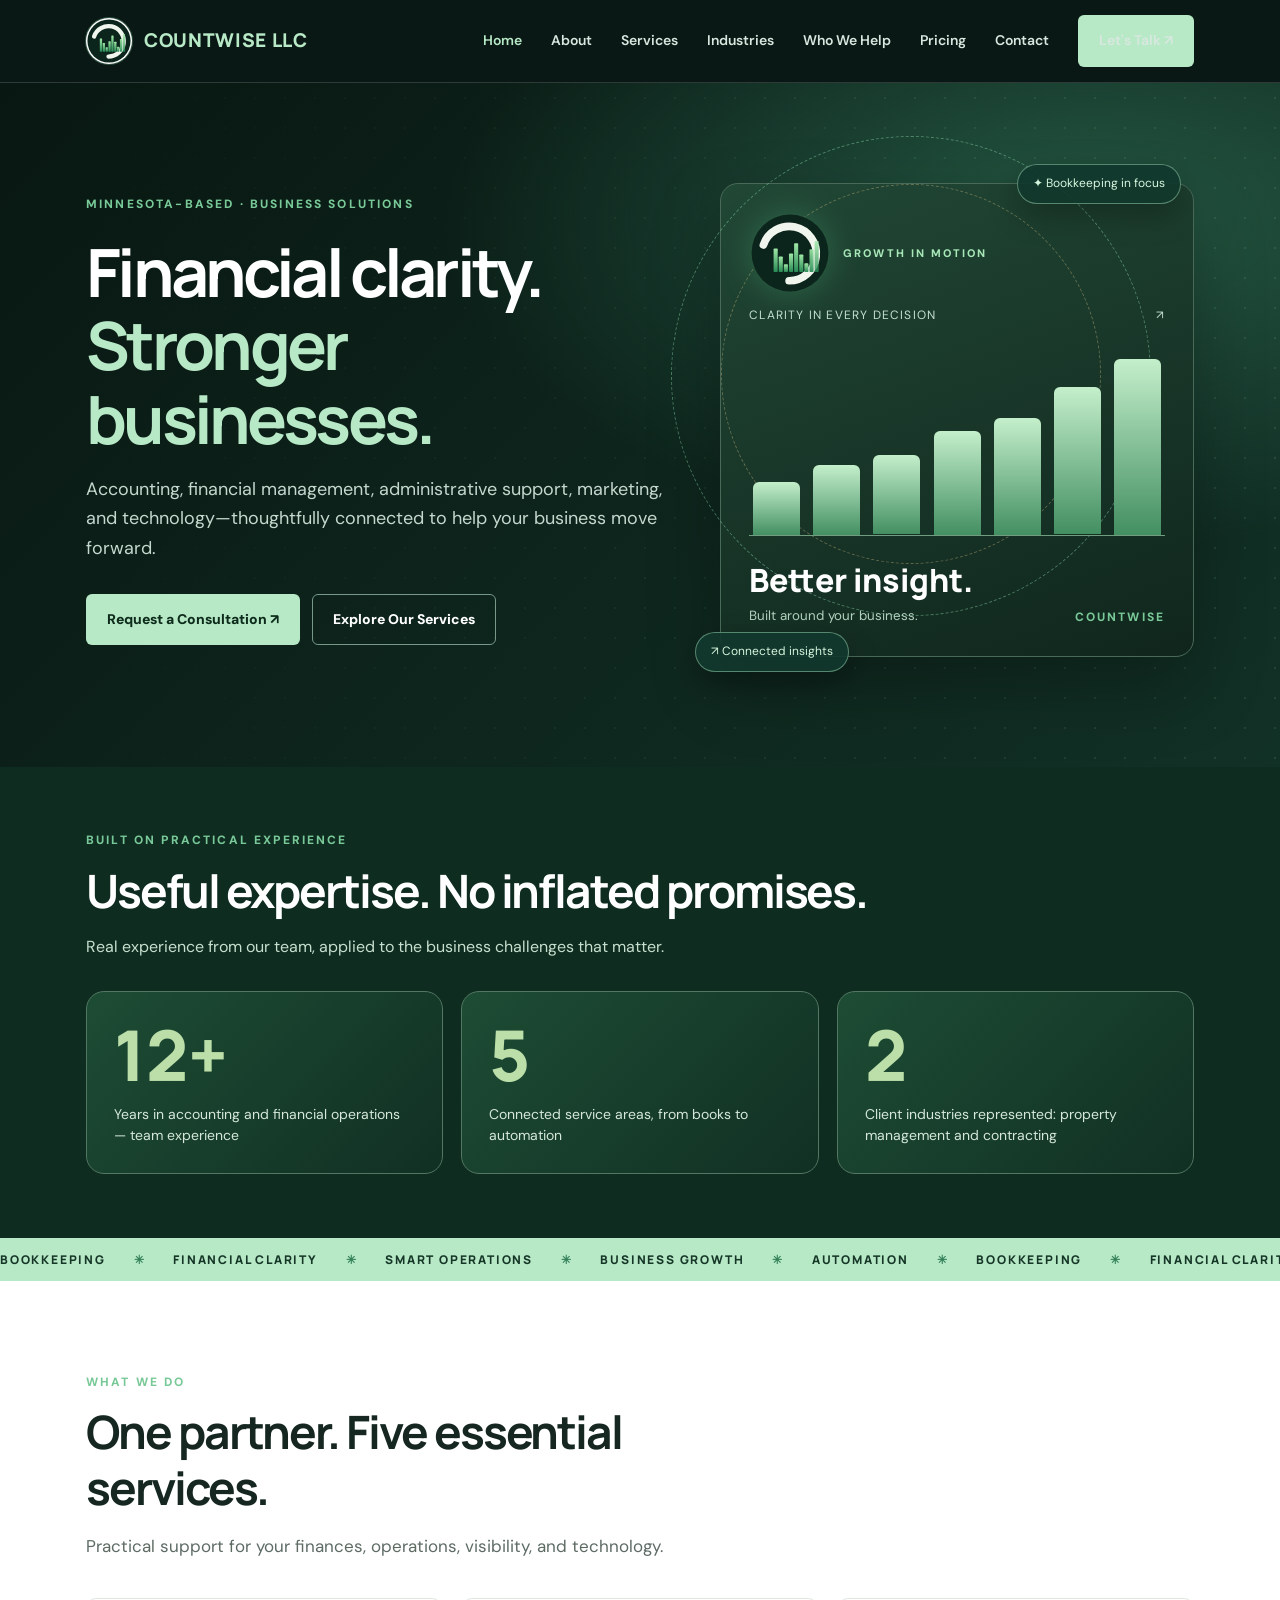
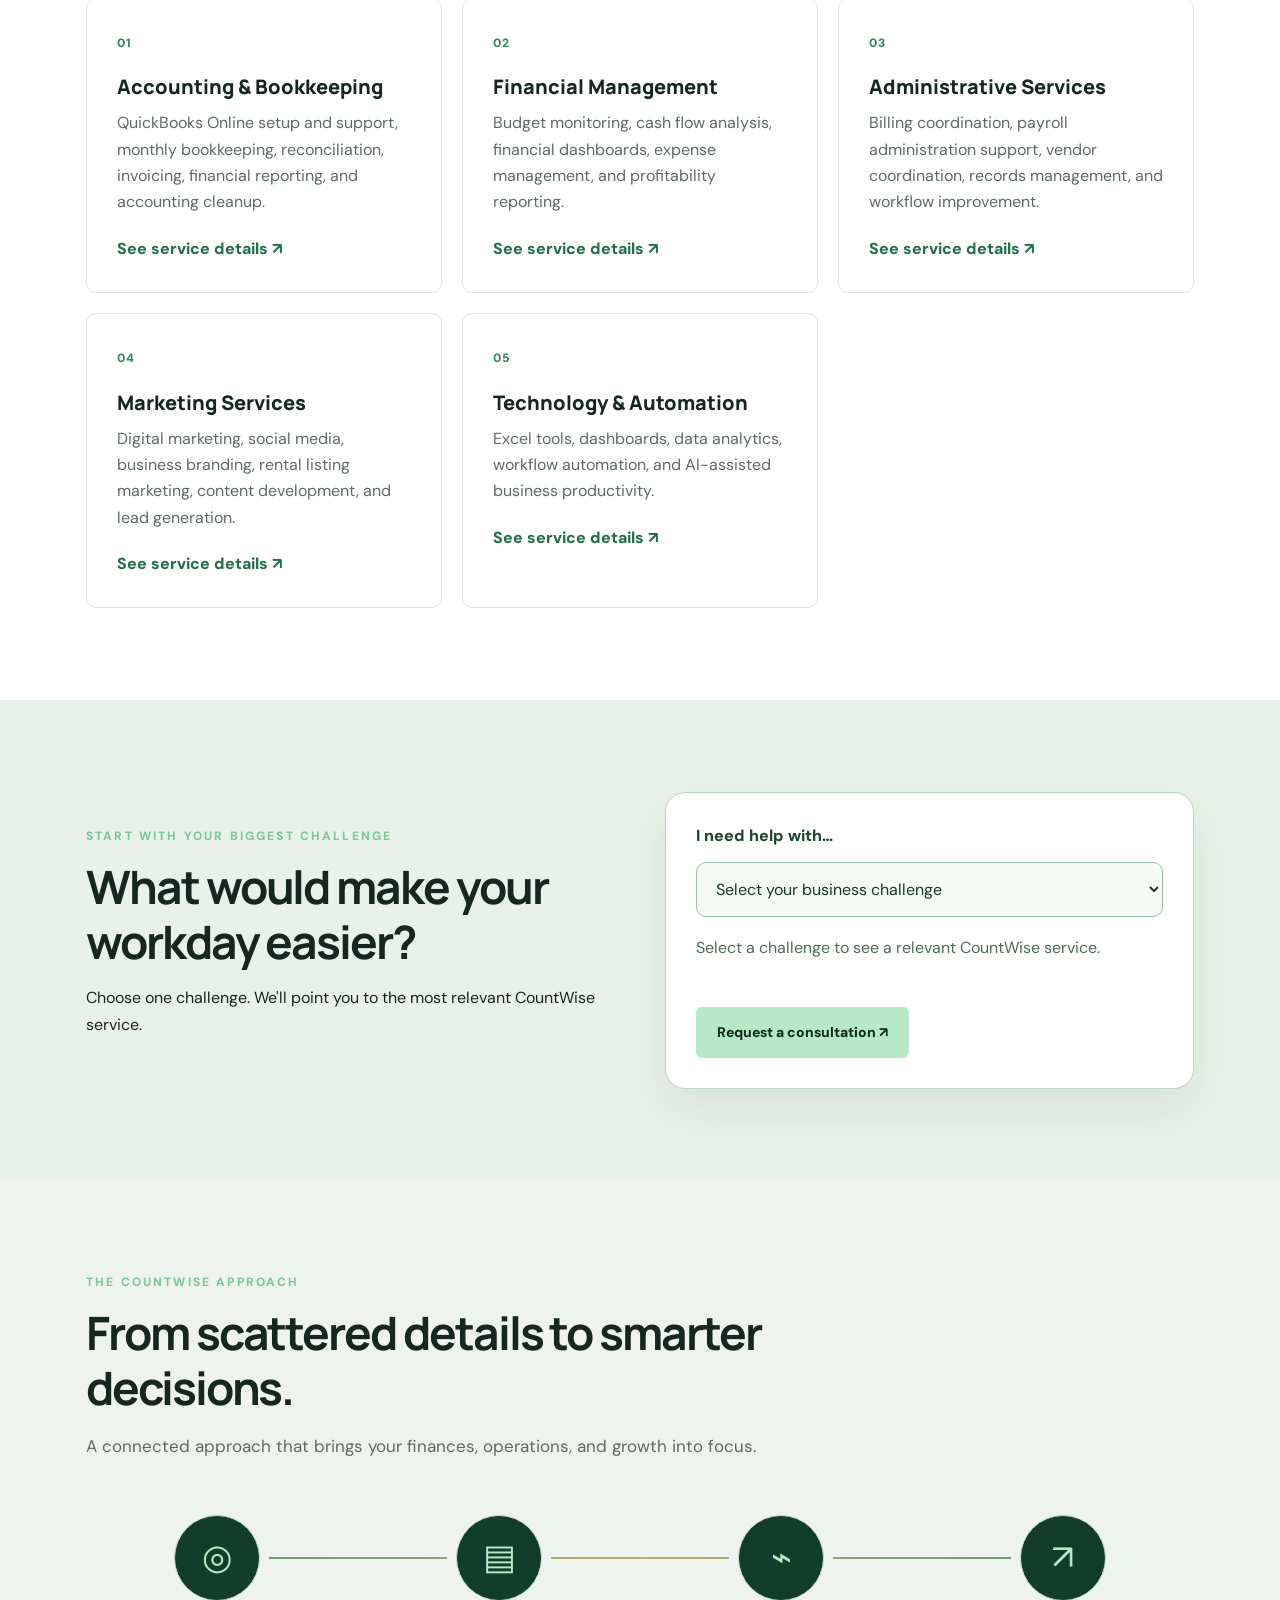
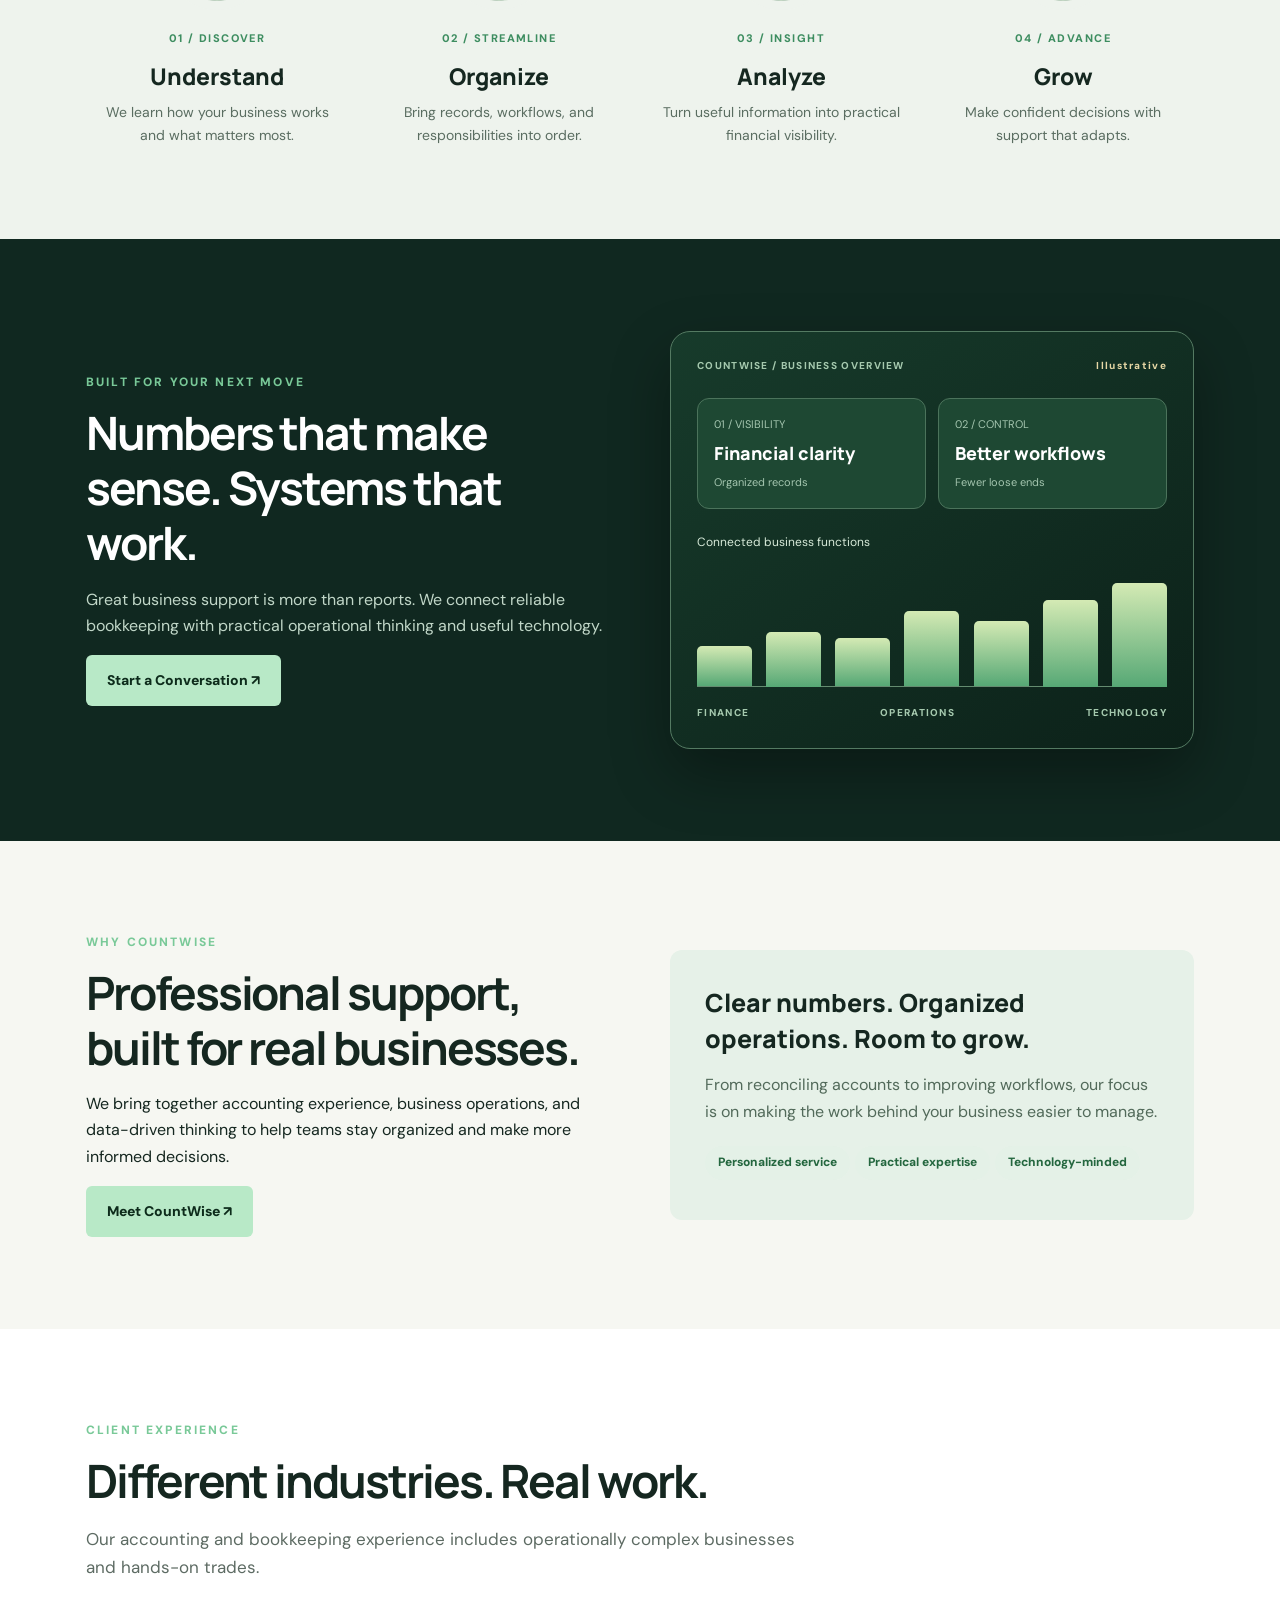
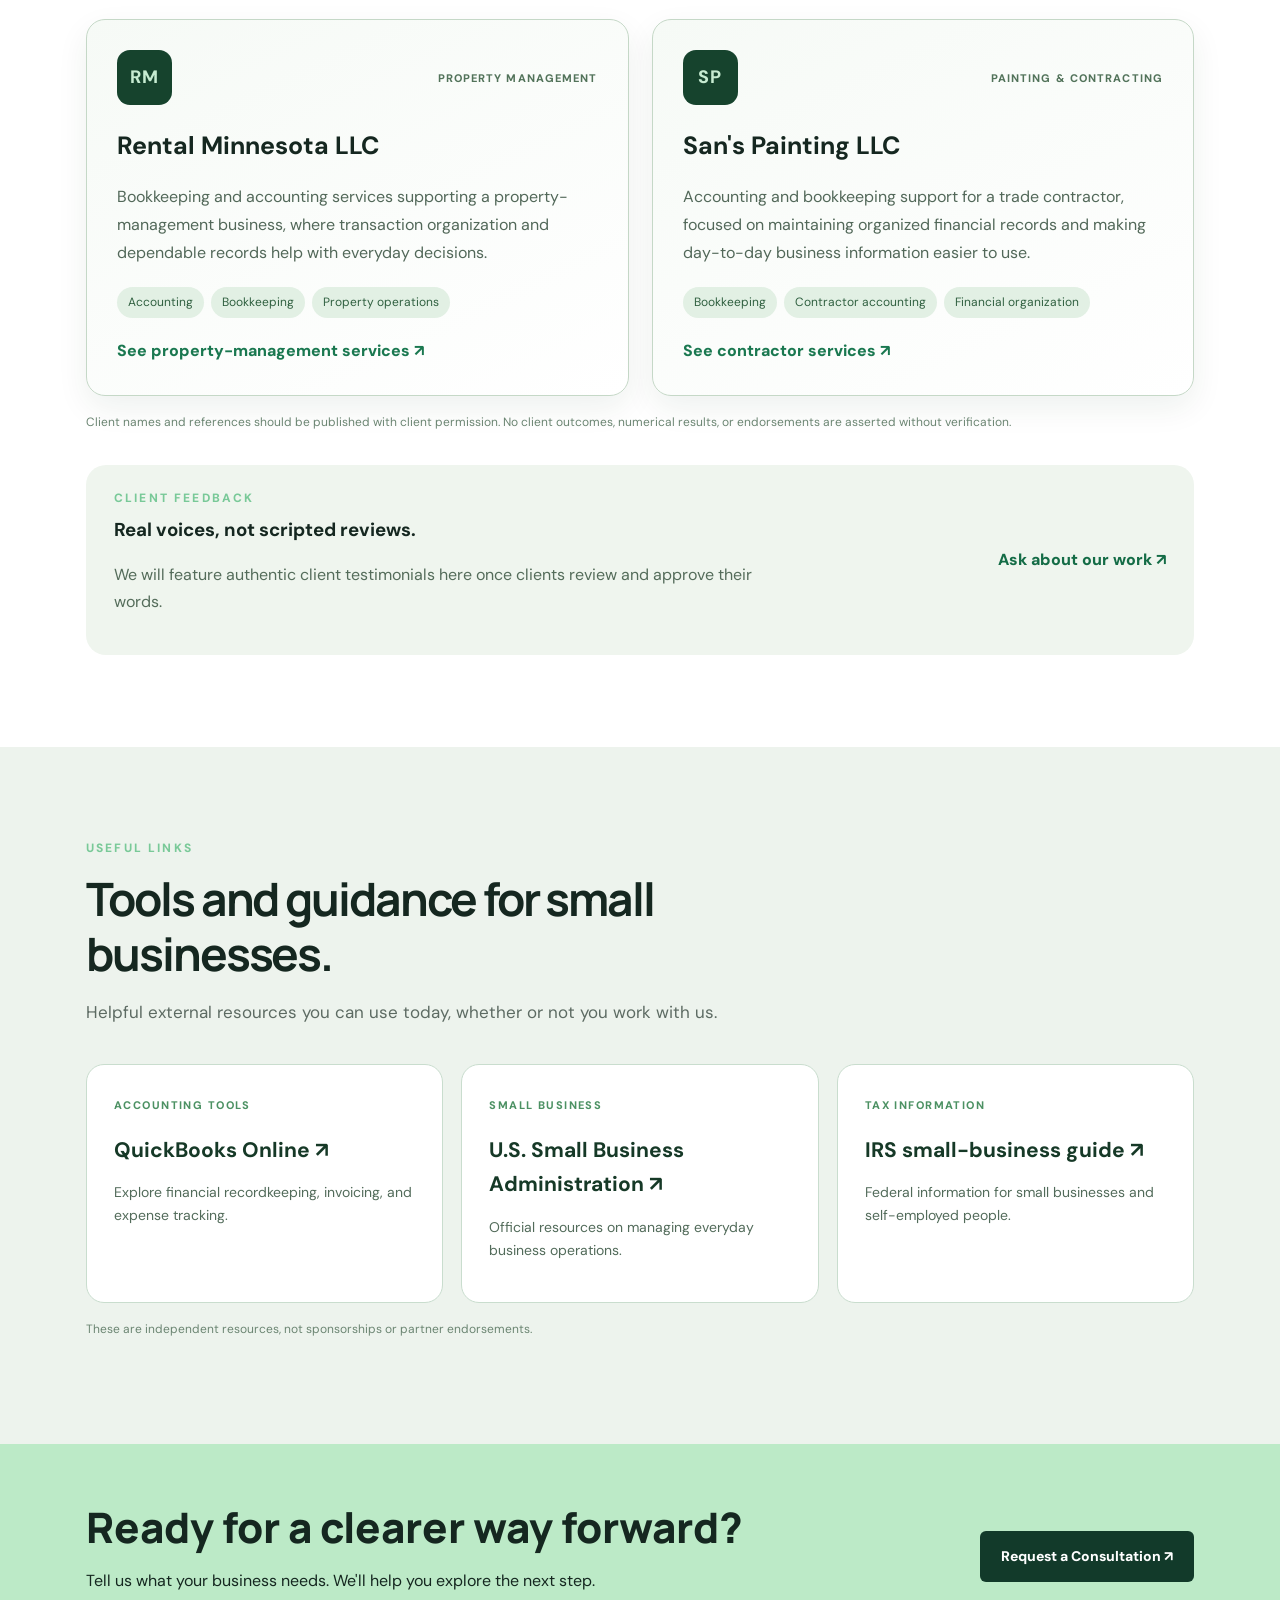
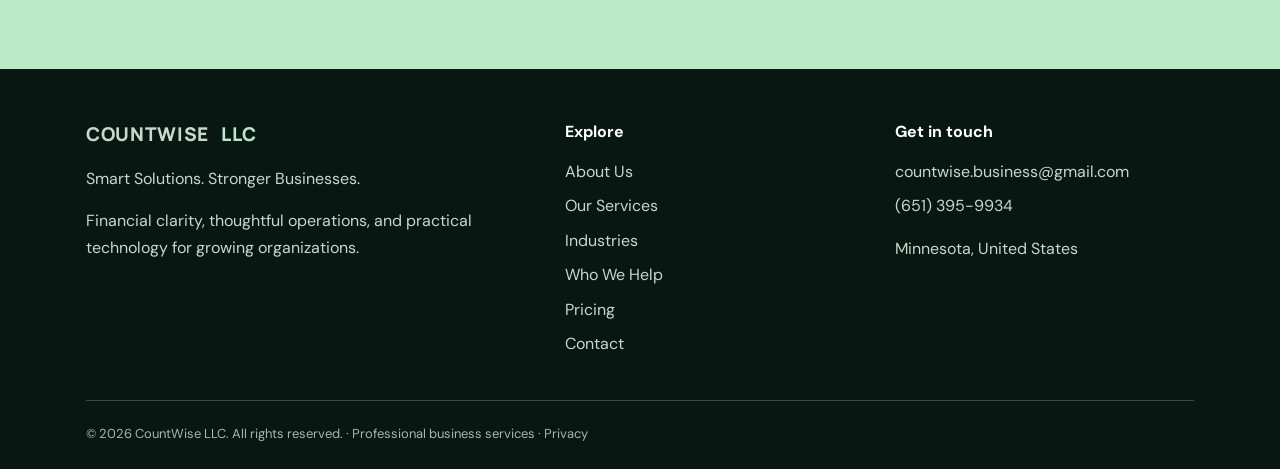
==== commit df0f4acd: "Connect new Who We Help and Pricing pages across site navigation" ====
--- a/index.html
+++ b/index.html
@@ -1 +1 @@
-<!doctype html><html lang="en"><head><meta charset="utf-8"><meta name="viewport" content="width=device-width,initial-scale=1"><title>Accounting, Bookkeeping & Business Solutions in Minnesota | CountWise LLC</title><meta name="description" content="CountWise LLC provides bookkeeping, financial management, administrative services, marketing and business automation in Minnesota."><meta name="theme-color" content="#091814"><link rel="canonical" href="https://countwisellc.com/"><link rel="icon" href="assets/favicon.png" type="image/png"><link rel="stylesheet" href="assets/style.css"><meta property="og:type" content="website"><meta property="og:title" content="Accounting, Bookkeeping & Business Solutions in Minnesota | CountWise LLC"><meta property="og:description" content="CountWise LLC provides bookkeeping, financial management, administrative services, marketing and business automation in Minnesota."><meta property="og:image" content="https://countwisellc.com/assets/countwise-logo.jpg"><meta property="og:url" content="https://countwisellc.com/"><script type="application/ld+json">{"@context":"https://schema.org","@type":"ProfessionalService","name":"CountWise LLC","url":"https://countwisellc.com","email":"countwise.business@gmail.com","telephone":"+1-651-395-9934","areaServed":{"@type":"State","name":"Minnesota"},"description":"Bookkeeping, financial management, administrative services, marketing and technology solutions."}</script></head><body><a class="skip" href="#main">Skip to content</a><header class="top"><div class="container nav"><a class="brand" href="index.html" aria-label="CountWise LLC home"><img class="brandmark" src="assets/countwise-animated-mark.svg" alt="CountWise animated logo: spinning C and rising chart"><span>COUNTWISE <span>LLC</span></span></a><button class="menu" aria-label="Toggle navigation" aria-expanded="false" aria-controls="main-nav">☰ Menu</button><nav class="navlinks" id="main-nav" aria-label="Main navigation"><a href="index.html" class="active" aria-current="page">Home</a><a href="about.html" class="" >About</a><a href="services.html" class="" >Services</a><a href="industries.html" class="" >Industries</a><a href="contact.html" class="" >Contact</a><a class="button" href="contact.html">Let's Talk ↗</a></nav></div></header><main id="main"><section class="hero"><div class="container hero-inner"><div><div class="eyebrow">Minnesota-based · Business solutions</div><h1>Financial clarity.<br><em>Stronger businesses.</em></h1><p>Accounting, financial management, administrative support, marketing, and technology—thoughtfully connected to help your business move forward.</p><div class="actions"><a class="button" href="contact.html">Request a Consultation ↗</a><a class="button outline" href="services.html">Explore Our Services</a></div></div><div class="hero-art premium-art" role="img" aria-label="Illustrative rising financial performance chart"><div class="orbit orbit-one" aria-hidden="true"></div><div class="orbit orbit-two" aria-hidden="true"></div><div class="floating-chip chip-one">✦ Bookkeeping in focus</div><div class="floating-chip chip-two">↗ Connected insights</div><div class="hero-logo-animation"><img src="assets/countwise-animated-mark.svg" alt="CountWise C rotates as financial chart bars grow" loading="eager"><span>GROWTH IN MOTION</span></div><div class="arthead"><span>Clarity in every decision</span><span>↗</span></div><div class="bars"><span style="height:28%"></span><span style="height:37%"></span><span style="height:42%"></span><span style="height:55%"></span><span style="height:62%"></span><span style="height:78%"></span><span style="height:93%"></span></div><div class="artfoot"><div><strong>Better insight.</strong><br><small>Built around your business.</small></div><div class="eyebrow">CountWise</div></div></div></div></section><section class="section evidence-strip"><div class="container"><div class="evidence-intro"><div class="eyebrow">Built on practical experience</div><h2>Useful expertise. No inflated promises.</h2><p>Real experience from our team, applied to the business challenges that matter.</p></div><div class="evidence-grid"><article class="evidence-item reveal"><strong>12+</strong><span>Years in accounting and financial operations — team experience</span></article><article class="evidence-item reveal"><strong>5</strong><span>Connected service areas, from books to automation</span></article><article class="evidence-item reveal"><strong>2</strong><span>Client industries represented: property management and contracting</span></article></div></div></section><section class="ticker" aria-label="Our capabilities"><div class="ticker-track" aria-hidden="true">BOOKKEEPING <b>✳</b> FINANCIAL CLARITY <b>✳</b> SMART OPERATIONS <b>✳</b> BUSINESS GROWTH <b>✳</b> AUTOMATION <b>✳</b> BOOKKEEPING <b>✳</b> FINANCIAL CLARITY <b>✳</b> SMART OPERATIONS <b>✳</b> BUSINESS GROWTH <b>✳</b> AUTOMATION <b>✳</b></div></section><section class="section white"><div class="container"><div class="sectionhead"><div class="eyebrow">What we do</div><h2>One partner. Five essential services.</h2><p>Practical support for your finances, operations, visibility, and technology.</p></div><div class="grid"><article class="card reveal"><span class="number">01</span><h3>Accounting & Bookkeeping</h3><p>QuickBooks Online setup and support, monthly bookkeeping, reconciliation, invoicing, financial reporting, and accounting cleanup.</p><a href="services.html#accounting">See service details ↗</a></article><article class="card reveal"><span class="number">02</span><h3>Financial Management</h3><p>Budget monitoring, cash flow analysis, financial dashboards, expense management, and profitability reporting.</p><a href="services.html#financial">See service details ↗</a></article><article class="card reveal"><span class="number">03</span><h3>Administrative Services</h3><p>Billing coordination, payroll administration support, vendor coordination, records management, and workflow improvement.</p><a href="services.html#administrative">See service details ↗</a></article><article class="card reveal"><span class="number">04</span><h3>Marketing Services</h3><p>Digital marketing, social media, business branding, rental listing marketing, content development, and lead generation.</p><a href="services.html#marketing">See service details ↗</a></article><article class="card reveal"><span class="number">05</span><h3>Technology & Automation</h3><p>Excel tools, dashboards, data analytics, workflow automation, and AI-assisted business productivity.</p><a href="services.html#technology">See service details ↗</a></article></div></div></section><section class="section finder-section"><div class="container finder-layout"><div><div class="eyebrow">Start with your biggest challenge</div><h2>What would make your workday easier?</h2><p>Choose one challenge. We'll point you to the most relevant CountWise service.</p></div><div class="finder-panel" id="needs-finder"><label for="needs-choice">I need help with…</label><select id="needs-choice"><option value="">Select your business challenge</option><option value="books">Keeping books accurate and up to date</option><option value="cash">Understanding cash flow and expenses</option><option value="admin">Managing payroll, invoices or paperwork</option><option value="marketing">Finding and reaching more customers</option><option value="tech">Reducing spreadsheets and manual tasks</option></select><p id="finder-result" aria-live="polite">Select a challenge to see a relevant CountWise service.</p><a class="button" id="finder-link" href="contact.html">Request a consultation ↗</a></div></div></section><section class="section process-section" aria-labelledby="process-title"><div class="container"><div class="sectionhead"><div class="eyebrow">The CountWise approach</div><h2 id="process-title">From scattered details to smarter decisions.</h2><p>A connected approach that brings your finances, operations, and growth into focus.</p></div><div class="process-visual reveal" role="img" aria-label="Four-stage process: Understand, Organize, Analyze, Grow"><div class="process-line" aria-hidden="true"></div><div class="process-step"><span class="step-symbol">◎</span><span class="step-num">01 / DISCOVER</span><h3>Understand</h3><p>We learn how your business works and what matters most.</p></div><div class="process-step"><span class="step-symbol">▤</span><span class="step-num">02 / STREAMLINE</span><h3>Organize</h3><p>Bring records, workflows, and responsibilities into order.</p></div><div class="process-step"><span class="step-symbol">⌁</span><span class="step-num">03 / INSIGHT</span><h3>Analyze</h3><p>Turn useful information into practical financial visibility.</p></div><div class="process-step"><span class="step-symbol">↗</span><span class="step-num">04 / ADVANCE</span><h3>Grow</h3><p>Make confident decisions with support that adapts.</p></div></div></div></section><section class="section dark spotlight-section"><div class="container split"><div><div class="eyebrow">Built for your next move</div><h2>Numbers that make sense. Systems that work.</h2><p>Great business support is more than reports. We connect reliable bookkeeping with practical operational thinking and useful technology.</p><a class="button" href="contact.html">Start a Conversation ↗</a></div><div class="dashboard reveal" aria-label="Illustrative business overview dashboard"><div class="dashboard-top"><span>COUNTWISE / BUSINESS OVERVIEW</span><span class="live-dot">Illustrative</span></div><div class="dashboard-grid"><div class="dashboard-stat"><small>01 / VISIBILITY</small><strong>Financial clarity</strong><span>Organized records</span></div><div class="dashboard-stat"><small>02 / CONTROL</small><strong>Better workflows</strong><span>Fewer loose ends</span></div></div><div class="chart-caption">Connected business functions</div><div class="signal-chart"><span style="--bar:35%"></span><span style="--bar:48%"></span><span style="--bar:42%"></span><span style="--bar:66%"></span><span style="--bar:57%"></span><span style="--bar:76%"></span><span style="--bar:91%"></span></div><div class="dashboard-bottom"><span>FINANCE</span><span>OPERATIONS</span><span>TECHNOLOGY</span></div></div></div></section><section class="section"><div class="container split"><div><div class="eyebrow">Why CountWise</div><h2>Professional support, built for real businesses.</h2><p>We bring together accounting experience, business operations, and data-driven thinking to help teams stay organized and make more informed decisions.</p><a class="button" href="about.html">Meet CountWise ↗</a></div><div class="featurebox"><strong>Clear numbers. Organized operations. Room to grow.</strong><p>From reconciling accounts to improving workflows, our focus is on making the work behind your business easier to manage.</p><span class="pill">Personalized service</span><span class="pill">Practical expertise</span><span class="pill">Technology-minded</span></div></div></section><section class="section white" id="client-experience"><div class="container"><div class="sectionhead"><div class="eyebrow">Client experience</div><h2>Different industries. Real work.</h2><p>Our accounting and bookkeeping experience includes operationally complex businesses and hands-on trades.</p></div><div class="case-grid"><article class="case-card reveal"><div class="case-identity"><span class="case-icon">RM</span><span>PROPERTY MANAGEMENT</span></div><h3>Rental Minnesota LLC</h3><p>Bookkeeping and accounting services supporting a property-management business, where transaction organization and dependable records help with everyday decisions.</p><div class="case-tags"><span>Accounting</span><span>Bookkeeping</span><span>Property operations</span></div><a href="industries.html#property-management">See property-management services ↗</a></article><article class="case-card reveal"><div class="case-identity"><span class="case-icon">SP</span><span>PAINTING & CONTRACTING</span></div><h3>San's Painting LLC</h3><p>Accounting and bookkeeping support for a trade contractor, focused on maintaining organized financial records and making day-to-day business information easier to use.</p><div class="case-tags"><span>Bookkeeping</span><span>Contractor accounting</span><span>Financial organization</span></div><a href="industries.html#contractors">See contractor services ↗</a></article></div><p class="proof-footnote">Client names and references should be published with client permission. No client outcomes, numerical results, or endorsements are asserted without verification.</p><div class="testimonial-panel"><div><div class="eyebrow">Client feedback</div><h3>Real voices, not scripted reviews.</h3><p>We will feature authentic client testimonials here once clients review and approve their words.</p></div><a href="contact.html">Ask about our work ↗</a></div></div></section><section class="section resource-section"><div class="container"><div class="sectionhead"><div class="eyebrow">Useful links</div><h2>Tools and guidance for small businesses.</h2><p>Helpful external resources you can use today, whether or not you work with us.</p></div><div class="resource-grid"><a href="https://quickbooks.intuit.com/" target="_blank" rel="noopener noreferrer"><span>ACCOUNTING TOOLS</span><h3>QuickBooks Online ↗</h3><p>Explore financial recordkeeping, invoicing, and expense tracking.</p></a><a href="https://www.sba.gov/business-guide/manage-your-business" target="_blank" rel="noopener noreferrer"><span>SMALL BUSINESS</span><h3>U.S. Small Business Administration ↗</h3><p>Official resources on managing everyday business operations.</p></a><a href="https://www.irs.gov/businesses/small-businesses-self-employed" target="_blank" rel="noopener noreferrer"><span>TAX INFORMATION</span><h3>IRS small-business guide ↗</h3><p>Federal information for small businesses and self-employed people.</p></a></div><p class="proof-footnote">These are independent resources, not sponsorships or partner endorsements.</p></div></section></main><section class="cta"><div class="container cta-inner"><div><h2>Ready for a clearer way forward?</h2><p>Tell us what your business needs. We'll help you explore the next step.</p></div><a class="button" href="contact.html">Request a Consultation ↗</a></div></section><footer class="footer"><div class="container"><div class="footgrid"><div><div class="brand">COUNTWISE <span>LLC</span></div><p>Smart Solutions. Stronger Businesses.</p><p>Financial clarity, thoughtful operations, and practical technology for growing organizations.</p></div><div><h4>Explore</h4><a href="about.html">About Us</a><a href="services.html">Our Services</a><a href="industries.html">Industries</a><a href="contact.html">Contact</a></div><div><h4>Get in touch</h4><a href="mailto:countwise.business@gmail.com">countwise.business@gmail.com</a><a href="tel:+16513959934">(651) 395-9934</a><p>Minnesota, United States</p></div></div><div class="copyright">© <span id="year">2026</span> CountWise LLC. All rights reserved. · Professional business services · <a style="display:inline" href="privacy.html">Privacy</a></div></div></footer><script src="assets/site.js" defer></script><script>document.getElementById('year').textContent=new Date().getFullYear()</script></body></html>+<!doctype html><html lang="en"><head><meta charset="utf-8"><meta name="viewport" content="width=device-width,initial-scale=1"><title>Accounting, Bookkeeping & Business Solutions in Minnesota | CountWise LLC</title><meta name="description" content="CountWise LLC provides bookkeeping, financial management, administrative services, marketing and business automation in Minnesota."><meta name="theme-color" content="#091814"><link rel="canonical" href="https://countwisellc.com/"><link rel="icon" href="assets/favicon.png" type="image/png"><link rel="stylesheet" href="assets/style.css"><meta property="og:type" content="website"><meta property="og:title" content="Accounting, Bookkeeping & Business Solutions in Minnesota | CountWise LLC"><meta property="og:description" content="CountWise LLC provides bookkeeping, financial management, administrative services, marketing and business automation in Minnesota."><meta property="og:image" content="https://countwisellc.com/assets/countwise-logo.jpg"><meta property="og:url" content="https://countwisellc.com/"><script type="application/ld+json">{"@context":"https://schema.org","@type":"ProfessionalService","name":"CountWise LLC","url":"https://countwisellc.com","email":"countwise.business@gmail.com","telephone":"+1-651-395-9934","areaServed":{"@type":"State","name":"Minnesota"},"description":"Bookkeeping, financial management, administrative services, marketing and technology solutions."}</script></head><body><a class="skip" href="#main">Skip to content</a><header class="top"><div class="container nav"><a class="brand" href="index.html" aria-label="CountWise LLC home"><img class="brandmark" src="assets/countwise-animated-mark.svg" alt="CountWise animated logo: spinning C and rising chart"><span>COUNTWISE <span>LLC</span></span></a><button class="menu" aria-label="Toggle navigation" aria-expanded="false" aria-controls="main-nav">☰ Menu</button><nav class="navlinks" id="main-nav" aria-label="Main navigation"><a href="index.html" class="active" aria-current="page">Home</a><a href="about.html" class="" >About</a><a href="services.html" class="" >Services</a><a href="industries.html" class="" >Industries</a><a href="who-we-help.html">Who We Help</a><a href="pricing.html">Pricing</a><a href="contact.html" class="" >Contact</a><a class="button" href="contact.html">Let's Talk ↗</a></nav></div></header><main id="main"><section class="hero"><div class="container hero-inner"><div><div class="eyebrow">Minnesota-based · Business solutions</div><h1>Financial clarity.<br><em>Stronger businesses.</em></h1><p>Accounting, financial management, administrative support, marketing, and technology—thoughtfully connected to help your business move forward.</p><div class="actions"><a class="button" href="contact.html">Request a Consultation ↗</a><a class="button outline" href="services.html">Explore Our Services</a></div></div><div class="hero-art premium-art" role="img" aria-label="Illustrative rising financial performance chart"><div class="orbit orbit-one" aria-hidden="true"></div><div class="orbit orbit-two" aria-hidden="true"></div><div class="floating-chip chip-one">✦ Bookkeeping in focus</div><div class="floating-chip chip-two">↗ Connected insights</div><div class="hero-logo-animation"><img src="assets/countwise-animated-mark.svg" alt="CountWise C rotates as financial chart bars grow" loading="eager"><span>GROWTH IN MOTION</span></div><div class="arthead"><span>Clarity in every decision</span><span>↗</span></div><div class="bars"><span style="height:28%"></span><span style="height:37%"></span><span style="height:42%"></span><span style="height:55%"></span><span style="height:62%"></span><span style="height:78%"></span><span style="height:93%"></span></div><div class="artfoot"><div><strong>Better insight.</strong><br><small>Built around your business.</small></div><div class="eyebrow">CountWise</div></div></div></div></section><section class="section evidence-strip"><div class="container"><div class="evidence-intro"><div class="eyebrow">Built on practical experience</div><h2>Useful expertise. No inflated promises.</h2><p>Real experience from our team, applied to the business challenges that matter.</p></div><div class="evidence-grid"><article class="evidence-item reveal"><strong>12+</strong><span>Years in accounting and financial operations — team experience</span></article><article class="evidence-item reveal"><strong>5</strong><span>Connected service areas, from books to automation</span></article><article class="evidence-item reveal"><strong>2</strong><span>Client industries represented: property management and contracting</span></article></div></div></section><section class="ticker" aria-label="Our capabilities"><div class="ticker-track" aria-hidden="true">BOOKKEEPING <b>✳</b> FINANCIAL CLARITY <b>✳</b> SMART OPERATIONS <b>✳</b> BUSINESS GROWTH <b>✳</b> AUTOMATION <b>✳</b> BOOKKEEPING <b>✳</b> FINANCIAL CLARITY <b>✳</b> SMART OPERATIONS <b>✳</b> BUSINESS GROWTH <b>✳</b> AUTOMATION <b>✳</b></div></section><section class="section white"><div class="container"><div class="sectionhead"><div class="eyebrow">What we do</div><h2>One partner. Five essential services.</h2><p>Practical support for your finances, operations, visibility, and technology.</p></div><div class="grid"><article class="card reveal"><span class="number">01</span><h3>Accounting & Bookkeeping</h3><p>QuickBooks Online setup and support, monthly bookkeeping, reconciliation, invoicing, financial reporting, and accounting cleanup.</p><a href="services.html#accounting">See service details ↗</a></article><article class="card reveal"><span class="number">02</span><h3>Financial Management</h3><p>Budget monitoring, cash flow analysis, financial dashboards, expense management, and profitability reporting.</p><a href="services.html#financial">See service details ↗</a></article><article class="card reveal"><span class="number">03</span><h3>Administrative Services</h3><p>Billing coordination, payroll administration support, vendor coordination, records management, and workflow improvement.</p><a href="services.html#administrative">See service details ↗</a></article><article class="card reveal"><span class="number">04</span><h3>Marketing Services</h3><p>Digital marketing, social media, business branding, rental listing marketing, content development, and lead generation.</p><a href="services.html#marketing">See service details ↗</a></article><article class="card reveal"><span class="number">05</span><h3>Technology & Automation</h3><p>Excel tools, dashboards, data analytics, workflow automation, and AI-assisted business productivity.</p><a href="services.html#technology">See service details ↗</a></article></div></div></section><section class="section finder-section"><div class="container finder-layout"><div><div class="eyebrow">Start with your biggest challenge</div><h2>What would make your workday easier?</h2><p>Choose one challenge. We'll point you to the most relevant CountWise service.</p></div><div class="finder-panel" id="needs-finder"><label for="needs-choice">I need help with…</label><select id="needs-choice"><option value="">Select your business challenge</option><option value="books">Keeping books accurate and up to date</option><option value="cash">Understanding cash flow and expenses</option><option value="admin">Managing payroll, invoices or paperwork</option><option value="marketing">Finding and reaching more customers</option><option value="tech">Reducing spreadsheets and manual tasks</option></select><p id="finder-result" aria-live="polite">Select a challenge to see a relevant CountWise service.</p><a class="button" id="finder-link" href="contact.html">Request a consultation ↗</a></div></div></section><section class="section process-section" aria-labelledby="process-title"><div class="container"><div class="sectionhead"><div class="eyebrow">The CountWise approach</div><h2 id="process-title">From scattered details to smarter decisions.</h2><p>A connected approach that brings your finances, operations, and growth into focus.</p></div><div class="process-visual reveal" role="img" aria-label="Four-stage process: Understand, Organize, Analyze, Grow"><div class="process-line" aria-hidden="true"></div><div class="process-step"><span class="step-symbol">◎</span><span class="step-num">01 / DISCOVER</span><h3>Understand</h3><p>We learn how your business works and what matters most.</p></div><div class="process-step"><span class="step-symbol">▤</span><span class="step-num">02 / STREAMLINE</span><h3>Organize</h3><p>Bring records, workflows, and responsibilities into order.</p></div><div class="process-step"><span class="step-symbol">⌁</span><span class="step-num">03 / INSIGHT</span><h3>Analyze</h3><p>Turn useful information into practical financial visibility.</p></div><div class="process-step"><span class="step-symbol">↗</span><span class="step-num">04 / ADVANCE</span><h3>Grow</h3><p>Make confident decisions with support that adapts.</p></div></div></div></section><section class="section dark spotlight-section"><div class="container split"><div><div class="eyebrow">Built for your next move</div><h2>Numbers that make sense. Systems that work.</h2><p>Great business support is more than reports. We connect reliable bookkeeping with practical operational thinking and useful technology.</p><a class="button" href="contact.html">Start a Conversation ↗</a></div><div class="dashboard reveal" aria-label="Illustrative business overview dashboard"><div class="dashboard-top"><span>COUNTWISE / BUSINESS OVERVIEW</span><span class="live-dot">Illustrative</span></div><div class="dashboard-grid"><div class="dashboard-stat"><small>01 / VISIBILITY</small><strong>Financial clarity</strong><span>Organized records</span></div><div class="dashboard-stat"><small>02 / CONTROL</small><strong>Better workflows</strong><span>Fewer loose ends</span></div></div><div class="chart-caption">Connected business functions</div><div class="signal-chart"><span style="--bar:35%"></span><span style="--bar:48%"></span><span style="--bar:42%"></span><span style="--bar:66%"></span><span style="--bar:57%"></span><span style="--bar:76%"></span><span style="--bar:91%"></span></div><div class="dashboard-bottom"><span>FINANCE</span><span>OPERATIONS</span><span>TECHNOLOGY</span></div></div></div></section><section class="section"><div class="container split"><div><div class="eyebrow">Why CountWise</div><h2>Professional support, built for real businesses.</h2><p>We bring together accounting experience, business operations, and data-driven thinking to help teams stay organized and make more informed decisions.</p><a class="button" href="about.html">Meet CountWise ↗</a></div><div class="featurebox"><strong>Clear numbers. Organized operations. Room to grow.</strong><p>From reconciling accounts to improving workflows, our focus is on making the work behind your business easier to manage.</p><span class="pill">Personalized service</span><span class="pill">Practical expertise</span><span class="pill">Technology-minded</span></div></div></section><section class="section white" id="client-experience"><div class="container"><div class="sectionhead"><div class="eyebrow">Client experience</div><h2>Different industries. Real work.</h2><p>Our accounting and bookkeeping experience includes operationally complex businesses and hands-on trades.</p></div><div class="case-grid"><article class="case-card reveal"><div class="case-identity"><span class="case-icon">RM</span><span>PROPERTY MANAGEMENT</span></div><h3>Rental Minnesota LLC</h3><p>Bookkeeping and accounting services supporting a property-management business, where transaction organization and dependable records help with everyday decisions.</p><div class="case-tags"><span>Accounting</span><span>Bookkeeping</span><span>Property operations</span></div><a href="industries.html#property-management">See property-management services ↗</a></article><article class="case-card reveal"><div class="case-identity"><span class="case-icon">SP</span><span>PAINTING & CONTRACTING</span></div><h3>San's Painting LLC</h3><p>Accounting and bookkeeping support for a trade contractor, focused on maintaining organized financial records and making day-to-day business information easier to use.</p><div class="case-tags"><span>Bookkeeping</span><span>Contractor accounting</span><span>Financial organization</span></div><a href="industries.html#contractors">See contractor services ↗</a></article></div><p class="proof-footnote">Client names and references should be published with client permission. No client outcomes, numerical results, or endorsements are asserted without verification.</p><div class="testimonial-panel"><div><div class="eyebrow">Client feedback</div><h3>Real voices, not scripted reviews.</h3><p>We will feature authentic client testimonials here once clients review and approve their words.</p></div><a href="contact.html">Ask about our work ↗</a></div></div></section><section class="section resource-section"><div class="container"><div class="sectionhead"><div class="eyebrow">Useful links</div><h2>Tools and guidance for small businesses.</h2><p>Helpful external resources you can use today, whether or not you work with us.</p></div><div class="resource-grid"><a href="https://quickbooks.intuit.com/" target="_blank" rel="noopener noreferrer"><span>ACCOUNTING TOOLS</span><h3>QuickBooks Online ↗</h3><p>Explore financial recordkeeping, invoicing, and expense tracking.</p></a><a href="https://www.sba.gov/business-guide/manage-your-business" target="_blank" rel="noopener noreferrer"><span>SMALL BUSINESS</span><h3>U.S. Small Business Administration ↗</h3><p>Official resources on managing everyday business operations.</p></a><a href="https://www.irs.gov/businesses/small-businesses-self-employed" target="_blank" rel="noopener noreferrer"><span>TAX INFORMATION</span><h3>IRS small-business guide ↗</h3><p>Federal information for small businesses and self-employed people.</p></a></div><p class="proof-footnote">These are independent resources, not sponsorships or partner endorsements.</p></div></section></main><section class="cta"><div class="container cta-inner"><div><h2>Ready for a clearer way forward?</h2><p>Tell us what your business needs. We'll help you explore the next step.</p></div><a class="button" href="contact.html">Request a Consultation ↗</a></div></section><footer class="footer"><div class="container"><div class="footgrid"><div><div class="brand">COUNTWISE <span>LLC</span></div><p>Smart Solutions. Stronger Businesses.</p><p>Financial clarity, thoughtful operations, and practical technology for growing organizations.</p></div><div><h4>Explore</h4><a href="about.html">About Us</a><a href="services.html">Our Services</a><a href="industries.html">Industries</a><a href="who-we-help.html">Who We Help</a><a href="pricing.html">Pricing</a><a href="contact.html">Contact</a></div><div><h4>Get in touch</h4><a href="mailto:countwise.business@gmail.com">countwise.business@gmail.com</a><a href="tel:+16513959934">(651) 395-9934</a><p>Minnesota, United States</p></div></div><div class="copyright">© <span id="year">2026</span> CountWise LLC. All rights reserved. · Professional business services · <a style="display:inline" href="privacy.html">Privacy</a></div></div></footer><script src="assets/site.js" defer></script><script>document.getElementById('year').textContent=new Date().getFullYear()</script></body></html>
--- a/assets/style.css
+++ b/assets/style.css
@@ -11,3 +11,18 @@
 .hero-logo-animation{display:flex;align-items:center;gap:12px;margin:0 0 12px;color:#a8e8b8;font-size:11px;font-weight:800;letter-spacing:.19em}
 .hero-logo-animation img{width:82px;height:82px;border-radius:50%;filter:drop-shadow(0 0 16px #4ba77466)}
 @media(max-width:600px){.hero-logo-animation img{width:64px;height:64px}}
+
+/* Practical proof, case examples, interactive tools and resources */
+.evidence-strip{background:#0e2c20;color:#f2faf3;padding:64px 0}.evidence-intro{max-width:800px}.evidence-strip h2{color:#fff}.evidence-intro p{color:#c7dfce}.evidence-grid{display:grid;grid-template-columns:repeat(3,minmax(0,1fr));gap:18px;margin-top:30px}.evidence-item{border:1px solid #527762;background:linear-gradient(135deg,#1d4c34,#113024);border-radius:18px;padding:27px;min-height:170px}.evidence-item strong{display:block;font:800 clamp(44px,5.8vw,70px) Manrope,sans-serif;line-height:1;color:#bcdfaa}.evidence-item span{display:block;font-size:14px;color:#d5e8d9;line-height:1.5;margin-top:15px}
+.finder-section{background:#e9f2ea}.finder-layout{display:grid;grid-template-columns:1fr 1fr;gap:50px;align-items:center}.finder-panel{padding:30px;background:#fff;border:1px solid #bbd4bd;border-radius:20px;box-shadow:0 20px 50px #153a2717}.finder-panel label{display:block;color:#1e442f;font-weight:800;margin-bottom:12px}.finder-panel select{display:block;width:100%;border:1px solid #96bea5;background:#f7fbf7;padding:15px;color:#153827;border-radius:10px;font:inherit}.finder-panel p{min-height:54px;color:#4e6b56;margin:18px 0}.finder-panel .button{display:inline-flex}
+.case-grid{display:grid;grid-template-columns:repeat(2,minmax(0,1fr));gap:23px}.case-card{border-radius:19px;background:linear-gradient(155deg,#f6faf6,#fff);border:1px solid #c5d8c7;padding:30px;box-shadow:0 12px 32px #14372212}.case-card h3{margin:20px 0 12px;font-size:25px}.case-card p{color:#526859;line-height:1.75}.case-card>a{font-weight:800;color:#1a7850}.case-identity{display:flex;align-items:center;justify-content:space-between;gap:12px;color:#52735a;letter-spacing:.1em;font-size:11px;font-weight:800}.case-icon{display:grid;place-items:center;width:55px;height:55px;flex-shrink:0;border-radius:13px;color:#c6ebd1;background:#16432d;font-size:18px}.case-tags{display:flex;gap:7px;flex-wrap:wrap;margin:20px 0}.case-tags span{padding:6px 11px;background:#e2f0e4;color:#306040;border-radius:30px;font-size:12px}.proof-footnote{font-size:12px;color:#6b8572;line-height:1.65;margin-top:17px}.testimonial-panel{display:flex;align-items:center;justify-content:space-between;gap:30px;background:#eff5ee;border-radius:20px;padding:24px 28px;margin-top:32px}.testimonial-panel h3{margin:7px 0}.testimonial-panel p{color:#546c5a;max-width:650px}.testimonial-panel a{color:#146c46;font-weight:800;white-space:nowrap}
+.resource-section{background:#edf3ed}.resource-grid{display:grid;grid-template-columns:repeat(3,minmax(0,1fr));gap:18px}.resource-grid a{display:block;padding:26px 27px;text-decoration:none;color:#163927;border:1px solid #c9ddce;background:#fff;border-radius:18px;transition:transform .25s,box-shadow .25s}.resource-grid a:hover{transform:translateY(-5px);box-shadow:0 15px 29px #102b1e1f}.resource-grid span{color:#4c9163;letter-spacing:.13em;font-size:11px;font-weight:800}.resource-grid h3{font-size:21px;margin:15px 0 9px}.resource-grid p{line-height:1.65;color:#526b5a;font-size:14px}
+.trap{position:absolute!important;left:-9999px!important;width:1px!important;height:1px!important;opacity:0!important}.form-error{color:#a51b23!important;font-weight:700}.form-ok{color:#1b7849!important;font-weight:700}.form [type=submit]:disabled{opacity:.65;cursor:wait}.service{scroll-margin-top:100px}.grid .card{scroll-margin-top:100px}
+@media(max-width:800px){.finder-layout{grid-template-columns:1fr;gap:25px}.evidence-grid,.resource-grid{grid-template-columns:repeat(2,minmax(0,1fr))}.case-grid{grid-template-columns:1fr}.testimonial-panel{display:block}.testimonial-panel a{white-space:normal}}
+@media(max-width:580px){.evidence-grid,.resource-grid{grid-template-columns:1fr}.evidence-item{min-height:auto}.evidence-strip{padding:50px 0}}
+
+/* Industry and pricing pages */
+.niche-hero,.pricing-hero{background:radial-gradient(ellipse at 85% 10%,#275944,transparent 48%),linear-gradient(135deg,#091914,#173c2c);color:white}.niche-hero h1,.pricing-hero h1{color:#fff}.niche-hero p,.pricing-hero p{color:#d3e6d6}.niche-grid{display:grid;grid-template-columns:repeat(2,minmax(0,1fr));gap:22px}.niche-card{background:#fbfdfb;border:1px solid #c8dacb;border-radius:21px;padding:30px;display:flex;flex-direction:column;box-shadow:0 12px 32px #163c2614}.niche-card h3{font:800 23px/1.25 Manrope,sans-serif;margin:18px 0 10px}.niche-card p,.niche-card li{color:#536a5d}.niche-card ul{padding-left:21px}.niche-card li{margin-bottom:7px}.niche-top{display:flex;align-items:center;justify-content:space-between;color:#538263;font-size:11px;font-weight:800;letter-spacing:.11em;gap:12px}.niche-glyph{display:grid;place-items:center;width:55px;height:55px;border-radius:15px;background:#153e2b;color:#d7f4df;font-size:28px}.niche-bottom{border-top:1px solid #dbe8dd;padding-top:18px;margin-top:auto;display:flex;flex-wrap:wrap;justify-content:space-between;gap:14px;align-items:center}.niche-bottom span{font-size:12px;color:#5a745e;font-weight:800}.niche-bottom a,.sector-price-grid a{color:#21774d;font-size:13px;font-weight:800}.niche-steps{display:grid;grid-template-columns:repeat(3,1fr);gap:20px}.niche-steps>div{border-radius:17px;background:#fff;padding:26px}.niche-steps strong{color:#287c51;font:800 33px Manrope}.niche-steps h3{margin:10px 0}.niche-steps p{color:#5d7063}
+.pricing-grid{display:grid;grid-template-columns:repeat(3,minmax(0,1fr));gap:19px;align-items:stretch}.price-card{border:1px solid #cbded0;background:#fcfdfb;border-radius:21px;padding:27px;display:flex;flex-direction:column;box-shadow:0 14px 31px #183f2814;position:relative}.price-card.featured{border:2px solid #48a46a;background:linear-gradient(145deg,#e9f6e9,#fff)}.price-card h3{font:800 26px Manrope;margin:12px 0}.price-card>p{font-size:14px;color:#587062;min-height:70px}.price-value{display:flex;align-items:baseline;flex-wrap:wrap;gap:7px;margin:13px 0}.price-value strong{font:800 clamp(35px,4vw,53px)/1 Manrope;color:#153e2c}.price-value span{font-size:12px;color:#617868}.scope-note{padding:12px 0;border-top:1px solid #c9d9c9;border-bottom:1px solid #c9d9c9;font-size:12px;color:#37634b;font-weight:800}.price-card ul{padding-left:20px;flex:1}.price-card li{font-size:14px;color:#52675b;margin:9px 0}.price-card .button{width:100%;margin-top:12px}.sector-pricing{background:#e9f1e9}.sector-price-grid{display:grid;grid-template-columns:repeat(3,minmax(0,1fr));gap:18px}.sector-price-grid article{background:#fff;border-radius:18px;padding:27px;border:1px solid #cfe0d0}.sector-price-grid article>span,.addon-grid article>span{font-size:11px;font-weight:800;letter-spacing:.12em;color:#3b895b}.sector-price-grid h3{font:800 24px Manrope;color:#183f2c}.sector-price-grid p,.addon-grid p{font-size:14px;color:#5d7162;line-height:1.7}.addon-grid{display:grid;grid-template-columns:repeat(3,minmax(0,1fr));gap:18px}.addon-grid article{border:1px solid #d6e2d6;background:#f9fcf8;border-radius:16px;padding:24px}.addon-grid h3{font:800 19px Manrope;margin:13px 0}.estimate-layout{display:grid;grid-template-columns:1fr 1fr;align-items:center;gap:45px}.estimate-layout h2{color:#fff}.estimate-layout p{color:#c3dec9}.estimate-panel{background:#1b4733;border:1px solid #558a65;border-radius:22px;padding:30px}.estimate-panel label{font-weight:800;color:#c0e6cc;display:block;margin-bottom:11px}.estimate-panel select{padding:13px;width:100%;background:#f8faf7;color:#143e2b;border-radius:9px}.estimate-out{background:#103423;border-radius:13px;padding:20px;margin:18px 0}.estimate-out span{display:block;font-size:11px;color:#a9d6b9}.estimate-out strong{display:block;font:800 22px Manrope;margin:8px 0;color:#fff}.estimate-out p{font-size:13px;margin:0}.pricing-faq{max-width:880px}.pricing-faq details{background:#f3f8f2;border:1px solid #d4e4d8;border-radius:12px;margin-bottom:11px;padding:18px 22px}.pricing-faq summary{font-weight:800;cursor:pointer}.pricing-faq p{color:#536e5b}.niche-card,.price-card{scroll-margin-top:110px}
+@media(max-width:900px){.pricing-grid,.sector-price-grid,.addon-grid{grid-template-columns:repeat(2,minmax(0,1fr))}.navlinks{gap:15px}.navlinks a{font-size:12px}}
+@media(max-width:700px){.niche-grid,.pricing-grid,.sector-price-grid,.addon-grid,.estimate-layout{grid-template-columns:1fr}.niche-steps{grid-template-columns:1fr}.price-card>p{min-height:unset}.niche-bottom{align-items:start}.navlinks a{font-size:14px}}
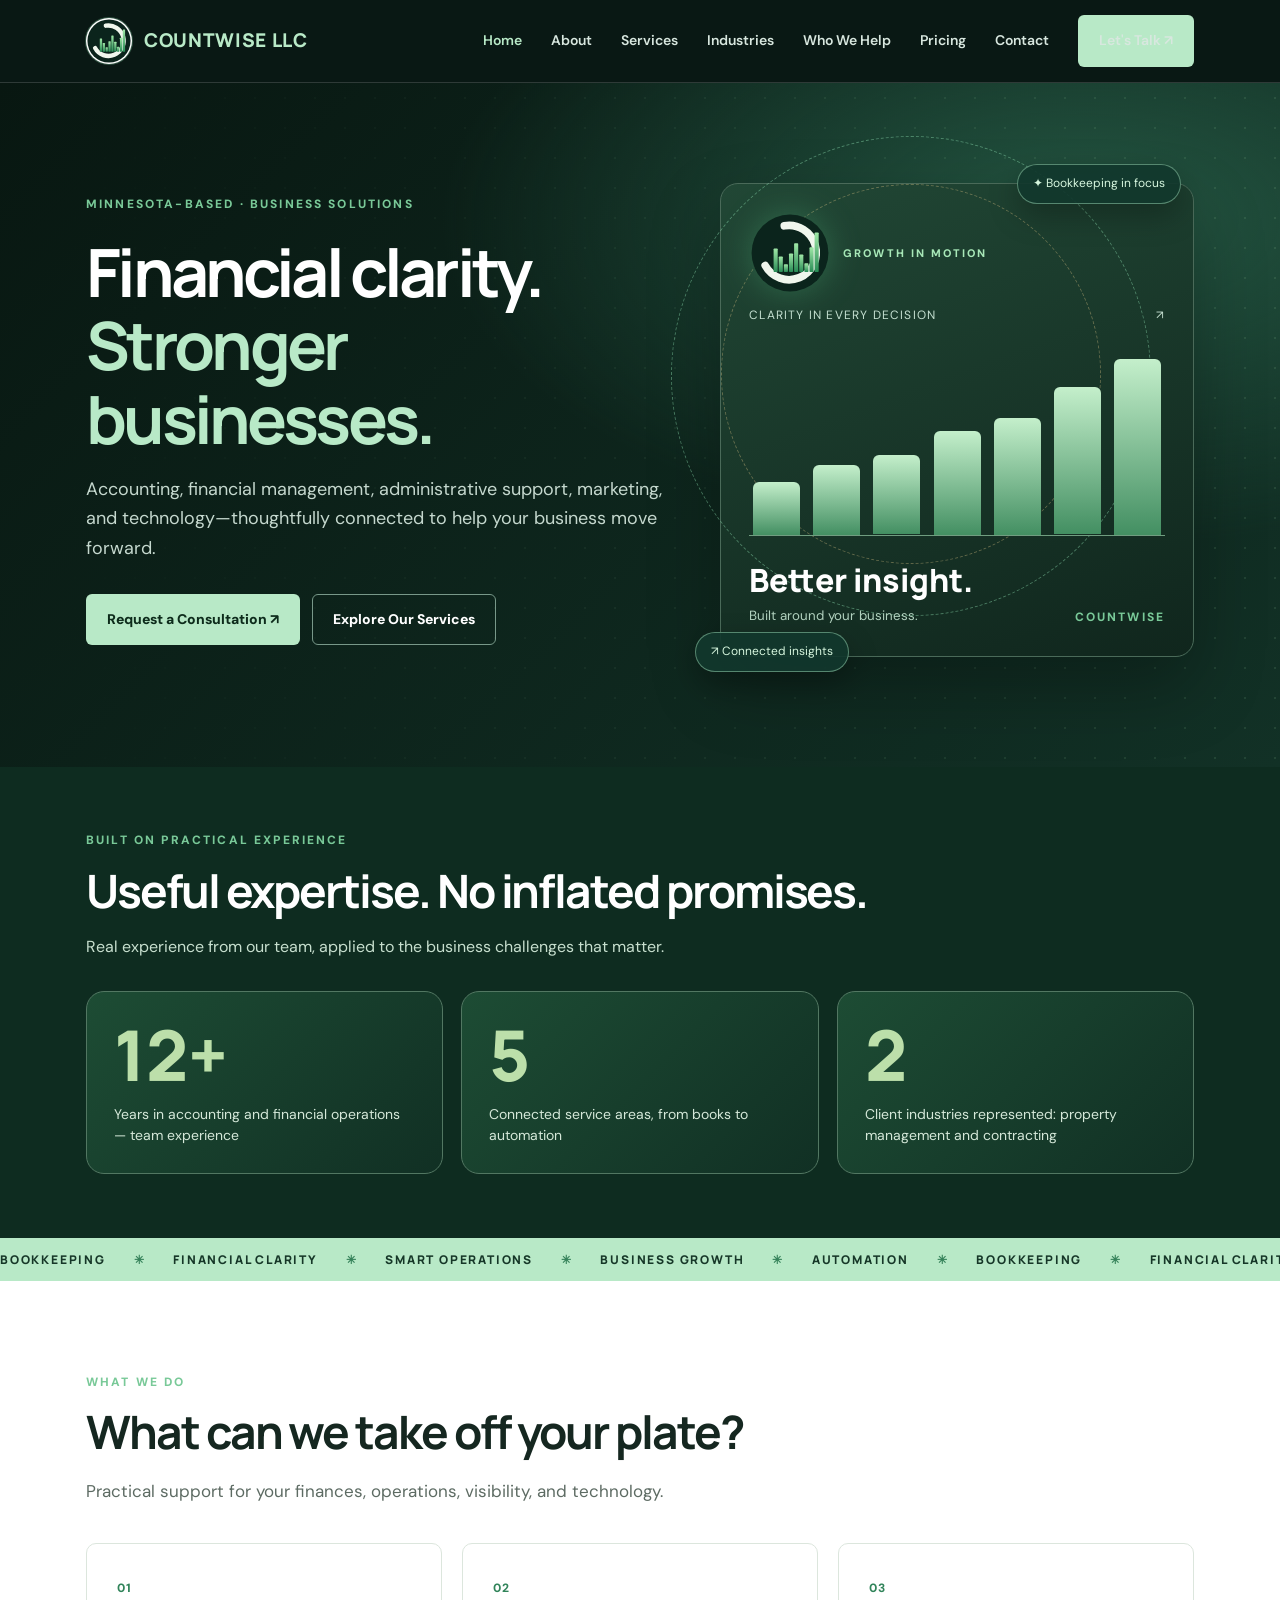
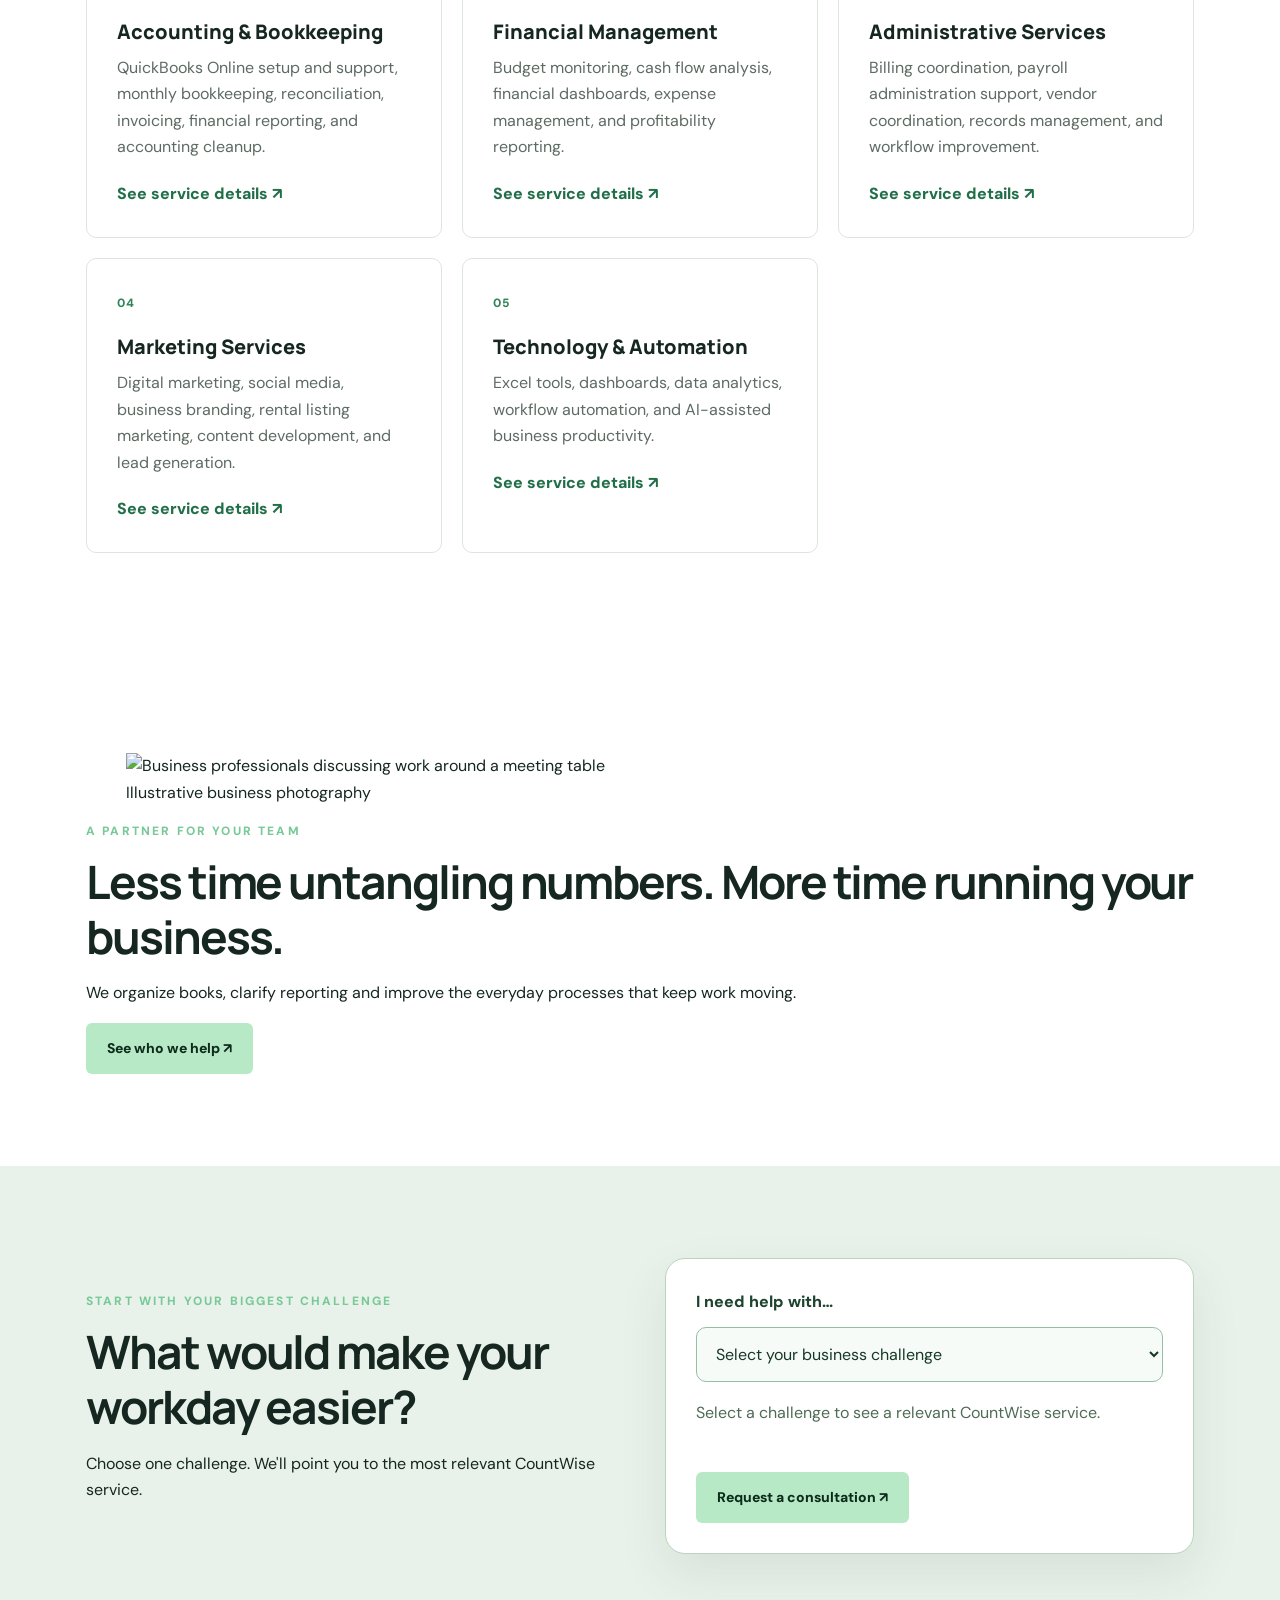
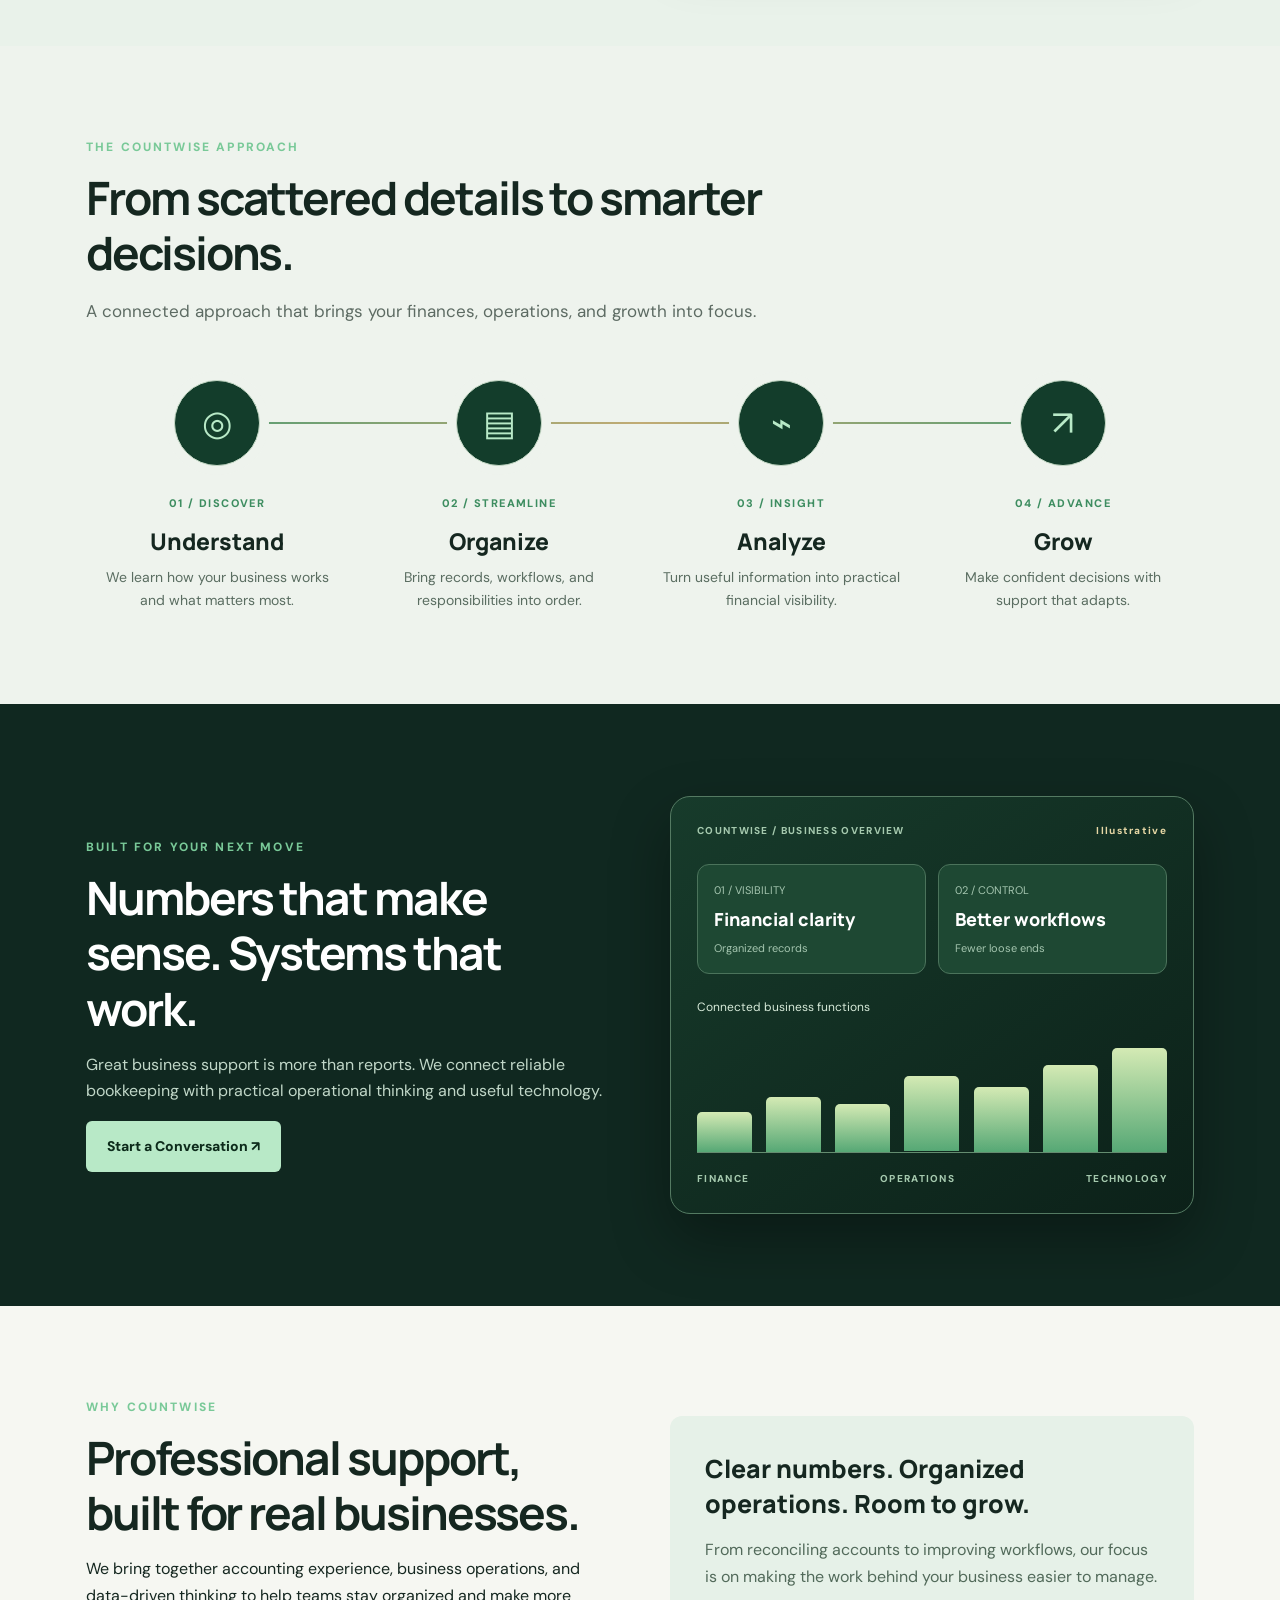
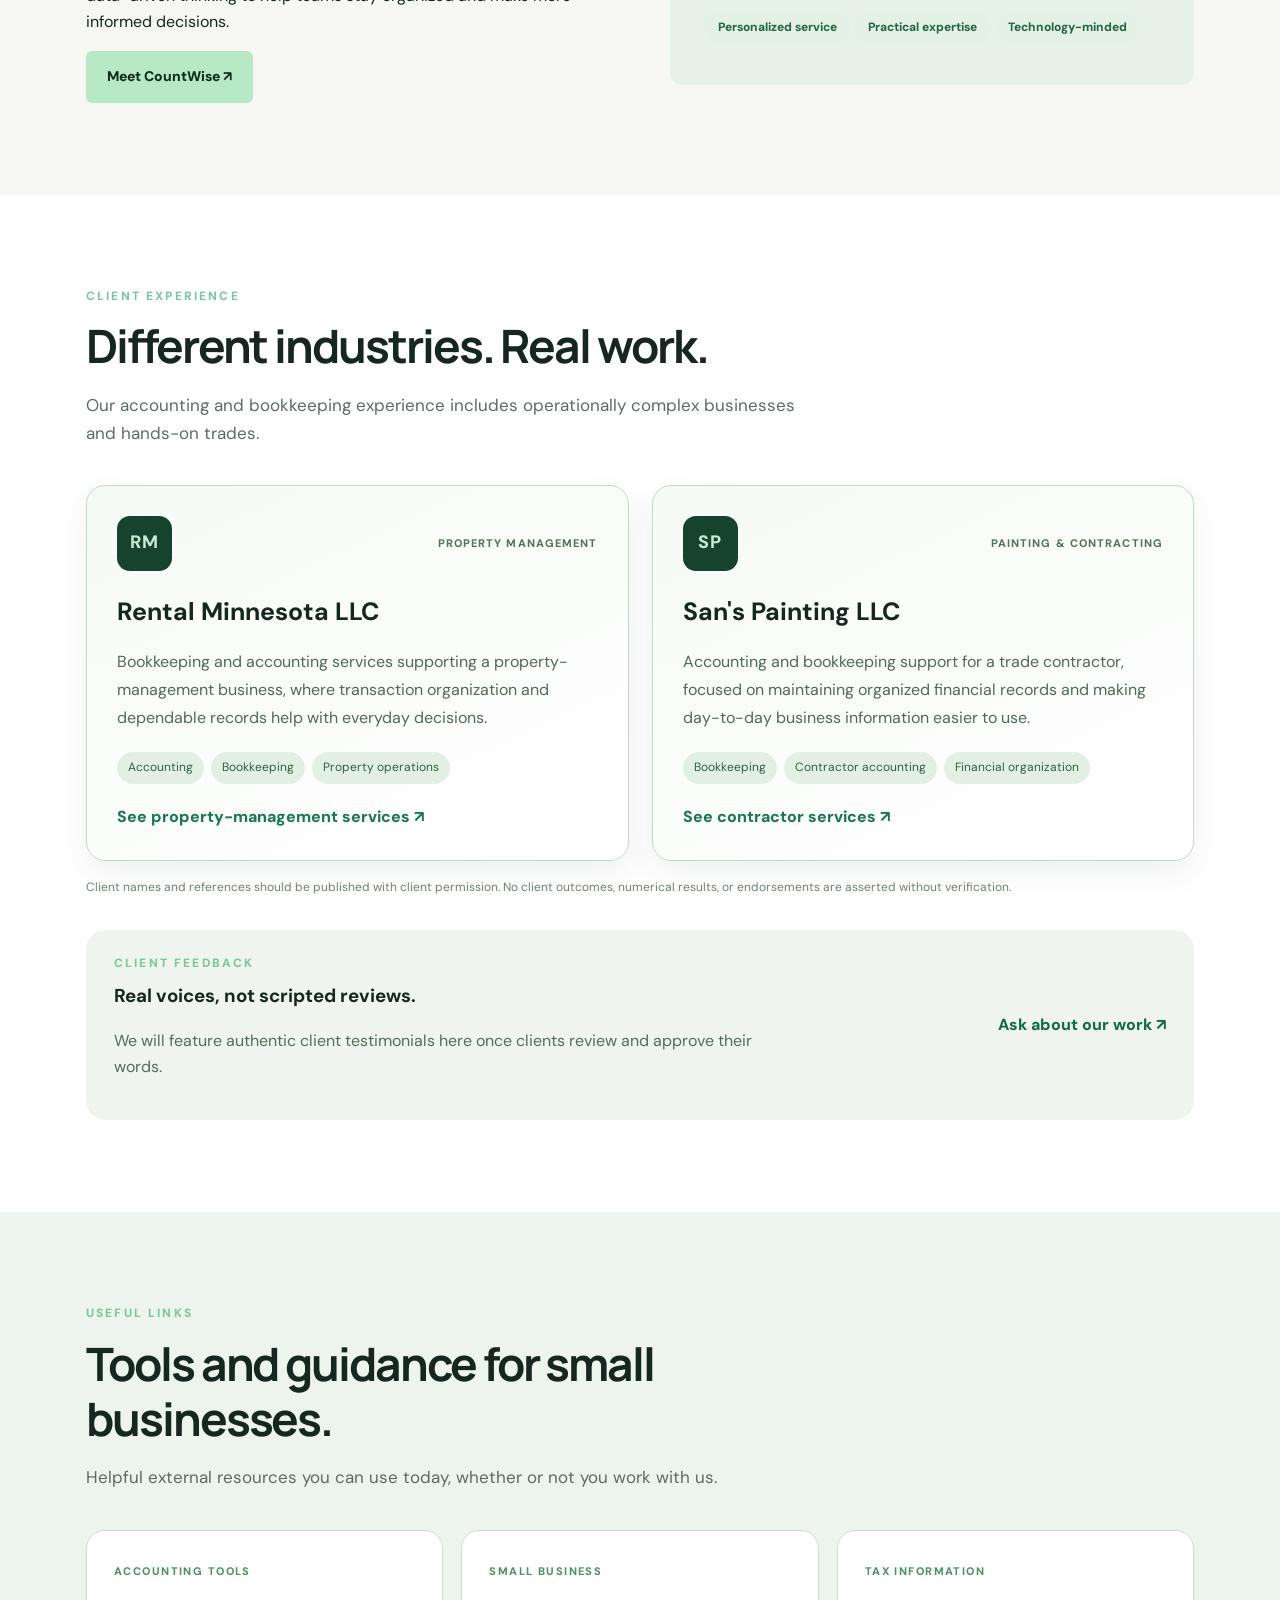
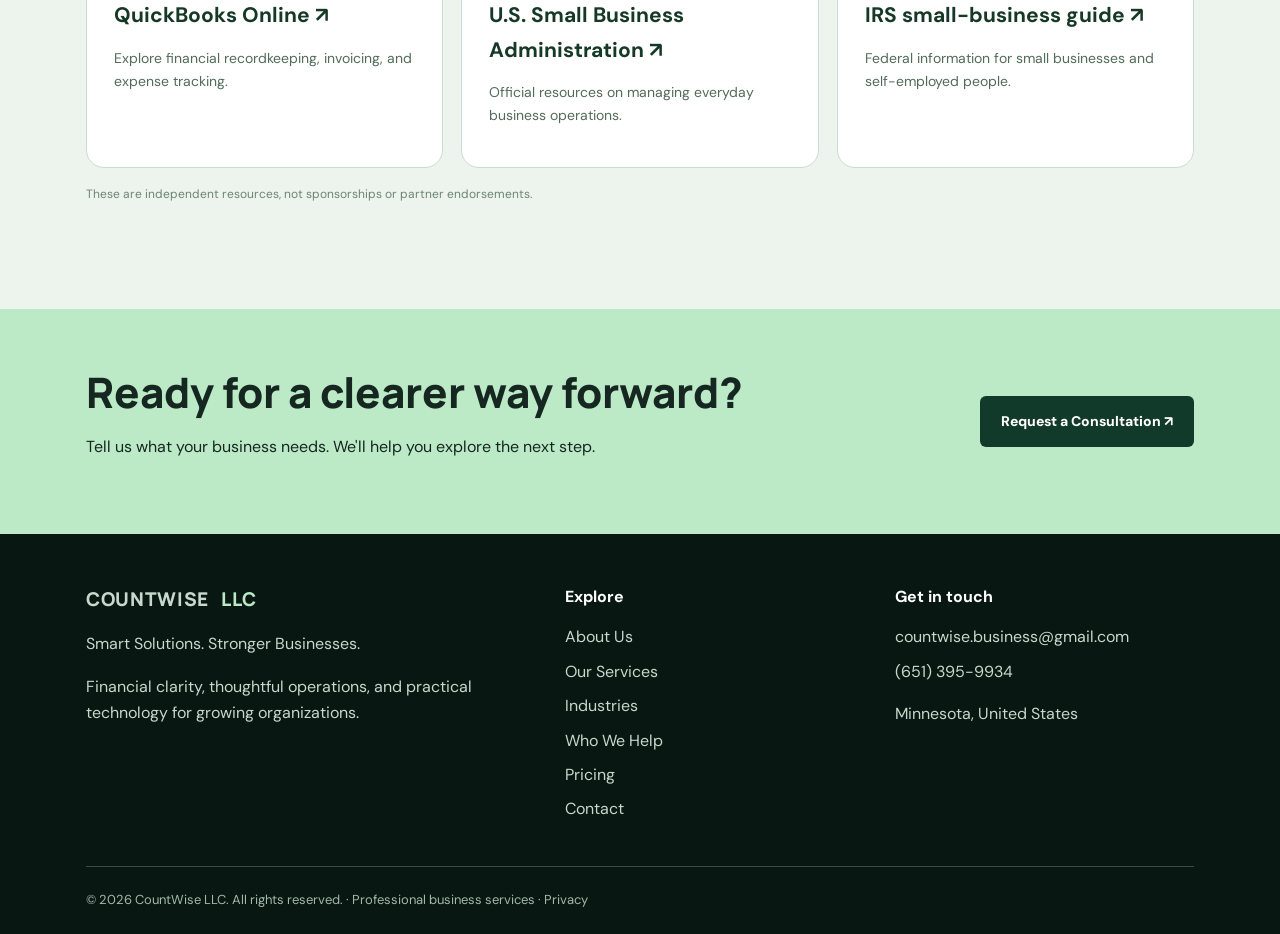
==== commit 57fecaa9: "Add human business photography and shorten homepage" ====
--- a/index.html
+++ b/index.html
@@ -1 +1 @@
-<!doctype html><html lang="en"><head><meta charset="utf-8"><meta name="viewport" content="width=device-width,initial-scale=1"><title>Accounting, Bookkeeping & Business Solutions in Minnesota | CountWise LLC</title><meta name="description" content="CountWise LLC provides bookkeeping, financial management, administrative services, marketing and business automation in Minnesota."><meta name="theme-color" content="#091814"><link rel="canonical" href="https://countwisellc.com/"><link rel="icon" href="assets/favicon.png" type="image/png"><link rel="stylesheet" href="assets/style.css"><meta property="og:type" content="website"><meta property="og:title" content="Accounting, Bookkeeping & Business Solutions in Minnesota | CountWise LLC"><meta property="og:description" content="CountWise LLC provides bookkeeping, financial management, administrative services, marketing and business automation in Minnesota."><meta property="og:image" content="https://countwisellc.com/assets/countwise-logo.jpg"><meta property="og:url" content="https://countwisellc.com/"><script type="application/ld+json">{"@context":"https://schema.org","@type":"ProfessionalService","name":"CountWise LLC","url":"https://countwisellc.com","email":"countwise.business@gmail.com","telephone":"+1-651-395-9934","areaServed":{"@type":"State","name":"Minnesota"},"description":"Bookkeeping, financial management, administrative services, marketing and technology solutions."}</script></head><body><a class="skip" href="#main">Skip to content</a><header class="top"><div class="container nav"><a class="brand" href="index.html" aria-label="CountWise LLC home"><img class="brandmark" src="assets/countwise-animated-mark.svg" alt="CountWise animated logo: spinning C and rising chart"><span>COUNTWISE <span>LLC</span></span></a><button class="menu" aria-label="Toggle navigation" aria-expanded="false" aria-controls="main-nav">☰ Menu</button><nav class="navlinks" id="main-nav" aria-label="Main navigation"><a href="index.html" class="active" aria-current="page">Home</a><a href="about.html" class="" >About</a><a href="services.html" class="" >Services</a><a href="industries.html" class="" >Industries</a><a href="who-we-help.html">Who We Help</a><a href="pricing.html">Pricing</a><a href="contact.html" class="" >Contact</a><a class="button" href="contact.html">Let's Talk ↗</a></nav></div></header><main id="main"><section class="hero"><div class="container hero-inner"><div><div class="eyebrow">Minnesota-based · Business solutions</div><h1>Financial clarity.<br><em>Stronger businesses.</em></h1><p>Accounting, financial management, administrative support, marketing, and technology—thoughtfully connected to help your business move forward.</p><div class="actions"><a class="button" href="contact.html">Request a Consultation ↗</a><a class="button outline" href="services.html">Explore Our Services</a></div></div><div class="hero-art premium-art" role="img" aria-label="Illustrative rising financial performance chart"><div class="orbit orbit-one" aria-hidden="true"></div><div class="orbit orbit-two" aria-hidden="true"></div><div class="floating-chip chip-one">✦ Bookkeeping in focus</div><div class="floating-chip chip-two">↗ Connected insights</div><div class="hero-logo-animation"><img src="assets/countwise-animated-mark.svg" alt="CountWise C rotates as financial chart bars grow" loading="eager"><span>GROWTH IN MOTION</span></div><div class="arthead"><span>Clarity in every decision</span><span>↗</span></div><div class="bars"><span style="height:28%"></span><span style="height:37%"></span><span style="height:42%"></span><span style="height:55%"></span><span style="height:62%"></span><span style="height:78%"></span><span style="height:93%"></span></div><div class="artfoot"><div><strong>Better insight.</strong><br><small>Built around your business.</small></div><div class="eyebrow">CountWise</div></div></div></div></section><section class="section evidence-strip"><div class="container"><div class="evidence-intro"><div class="eyebrow">Built on practical experience</div><h2>Useful expertise. No inflated promises.</h2><p>Real experience from our team, applied to the business challenges that matter.</p></div><div class="evidence-grid"><article class="evidence-item reveal"><strong>12+</strong><span>Years in accounting and financial operations — team experience</span></article><article class="evidence-item reveal"><strong>5</strong><span>Connected service areas, from books to automation</span></article><article class="evidence-item reveal"><strong>2</strong><span>Client industries represented: property management and contracting</span></article></div></div></section><section class="ticker" aria-label="Our capabilities"><div class="ticker-track" aria-hidden="true">BOOKKEEPING <b>✳</b> FINANCIAL CLARITY <b>✳</b> SMART OPERATIONS <b>✳</b> BUSINESS GROWTH <b>✳</b> AUTOMATION <b>✳</b> BOOKKEEPING <b>✳</b> FINANCIAL CLARITY <b>✳</b> SMART OPERATIONS <b>✳</b> BUSINESS GROWTH <b>✳</b> AUTOMATION <b>✳</b></div></section><section class="section white"><div class="container"><div class="sectionhead"><div class="eyebrow">What we do</div><h2>One partner. Five essential services.</h2><p>Practical support for your finances, operations, visibility, and technology.</p></div><div class="grid"><article class="card reveal"><span class="number">01</span><h3>Accounting & Bookkeeping</h3><p>QuickBooks Online setup and support, monthly bookkeeping, reconciliation, invoicing, financial reporting, and accounting cleanup.</p><a href="services.html#accounting">See service details ↗</a></article><article class="card reveal"><span class="number">02</span><h3>Financial Management</h3><p>Budget monitoring, cash flow analysis, financial dashboards, expense management, and profitability reporting.</p><a href="services.html#financial">See service details ↗</a></article><article class="card reveal"><span class="number">03</span><h3>Administrative Services</h3><p>Billing coordination, payroll administration support, vendor coordination, records management, and workflow improvement.</p><a href="services.html#administrative">See service details ↗</a></article><article class="card reveal"><span class="number">04</span><h3>Marketing Services</h3><p>Digital marketing, social media, business branding, rental listing marketing, content development, and lead generation.</p><a href="services.html#marketing">See service details ↗</a></article><article class="card reveal"><span class="number">05</span><h3>Technology & Automation</h3><p>Excel tools, dashboards, data analytics, workflow automation, and AI-assisted business productivity.</p><a href="services.html#technology">See service details ↗</a></article></div></div></section><section class="section finder-section"><div class="container finder-layout"><div><div class="eyebrow">Start with your biggest challenge</div><h2>What would make your workday easier?</h2><p>Choose one challenge. We'll point you to the most relevant CountWise service.</p></div><div class="finder-panel" id="needs-finder"><label for="needs-choice">I need help with…</label><select id="needs-choice"><option value="">Select your business challenge</option><option value="books">Keeping books accurate and up to date</option><option value="cash">Understanding cash flow and expenses</option><option value="admin">Managing payroll, invoices or paperwork</option><option value="marketing">Finding and reaching more customers</option><option value="tech">Reducing spreadsheets and manual tasks</option></select><p id="finder-result" aria-live="polite">Select a challenge to see a relevant CountWise service.</p><a class="button" id="finder-link" href="contact.html">Request a consultation ↗</a></div></div></section><section class="section process-section" aria-labelledby="process-title"><div class="container"><div class="sectionhead"><div class="eyebrow">The CountWise approach</div><h2 id="process-title">From scattered details to smarter decisions.</h2><p>A connected approach that brings your finances, operations, and growth into focus.</p></div><div class="process-visual reveal" role="img" aria-label="Four-stage process: Understand, Organize, Analyze, Grow"><div class="process-line" aria-hidden="true"></div><div class="process-step"><span class="step-symbol">◎</span><span class="step-num">01 / DISCOVER</span><h3>Understand</h3><p>We learn how your business works and what matters most.</p></div><div class="process-step"><span class="step-symbol">▤</span><span class="step-num">02 / STREAMLINE</span><h3>Organize</h3><p>Bring records, workflows, and responsibilities into order.</p></div><div class="process-step"><span class="step-symbol">⌁</span><span class="step-num">03 / INSIGHT</span><h3>Analyze</h3><p>Turn useful information into practical financial visibility.</p></div><div class="process-step"><span class="step-symbol">↗</span><span class="step-num">04 / ADVANCE</span><h3>Grow</h3><p>Make confident decisions with support that adapts.</p></div></div></div></section><section class="section dark spotlight-section"><div class="container split"><div><div class="eyebrow">Built for your next move</div><h2>Numbers that make sense. Systems that work.</h2><p>Great business support is more than reports. We connect reliable bookkeeping with practical operational thinking and useful technology.</p><a class="button" href="contact.html">Start a Conversation ↗</a></div><div class="dashboard reveal" aria-label="Illustrative business overview dashboard"><div class="dashboard-top"><span>COUNTWISE / BUSINESS OVERVIEW</span><span class="live-dot">Illustrative</span></div><div class="dashboard-grid"><div class="dashboard-stat"><small>01 / VISIBILITY</small><strong>Financial clarity</strong><span>Organized records</span></div><div class="dashboard-stat"><small>02 / CONTROL</small><strong>Better workflows</strong><span>Fewer loose ends</span></div></div><div class="chart-caption">Connected business functions</div><div class="signal-chart"><span style="--bar:35%"></span><span style="--bar:48%"></span><span style="--bar:42%"></span><span style="--bar:66%"></span><span style="--bar:57%"></span><span style="--bar:76%"></span><span style="--bar:91%"></span></div><div class="dashboard-bottom"><span>FINANCE</span><span>OPERATIONS</span><span>TECHNOLOGY</span></div></div></div></section><section class="section"><div class="container split"><div><div class="eyebrow">Why CountWise</div><h2>Professional support, built for real businesses.</h2><p>We bring together accounting experience, business operations, and data-driven thinking to help teams stay organized and make more informed decisions.</p><a class="button" href="about.html">Meet CountWise ↗</a></div><div class="featurebox"><strong>Clear numbers. Organized operations. Room to grow.</strong><p>From reconciling accounts to improving workflows, our focus is on making the work behind your business easier to manage.</p><span class="pill">Personalized service</span><span class="pill">Practical expertise</span><span class="pill">Technology-minded</span></div></div></section><section class="section white" id="client-experience"><div class="container"><div class="sectionhead"><div class="eyebrow">Client experience</div><h2>Different industries. Real work.</h2><p>Our accounting and bookkeeping experience includes operationally complex businesses and hands-on trades.</p></div><div class="case-grid"><article class="case-card reveal"><div class="case-identity"><span class="case-icon">RM</span><span>PROPERTY MANAGEMENT</span></div><h3>Rental Minnesota LLC</h3><p>Bookkeeping and accounting services supporting a property-management business, where transaction organization and dependable records help with everyday decisions.</p><div class="case-tags"><span>Accounting</span><span>Bookkeeping</span><span>Property operations</span></div><a href="industries.html#property-management">See property-management services ↗</a></article><article class="case-card reveal"><div class="case-identity"><span class="case-icon">SP</span><span>PAINTING & CONTRACTING</span></div><h3>San's Painting LLC</h3><p>Accounting and bookkeeping support for a trade contractor, focused on maintaining organized financial records and making day-to-day business information easier to use.</p><div class="case-tags"><span>Bookkeeping</span><span>Contractor accounting</span><span>Financial organization</span></div><a href="industries.html#contractors">See contractor services ↗</a></article></div><p class="proof-footnote">Client names and references should be published with client permission. No client outcomes, numerical results, or endorsements are asserted without verification.</p><div class="testimonial-panel"><div><div class="eyebrow">Client feedback</div><h3>Real voices, not scripted reviews.</h3><p>We will feature authentic client testimonials here once clients review and approve their words.</p></div><a href="contact.html">Ask about our work ↗</a></div></div></section><section class="section resource-section"><div class="container"><div class="sectionhead"><div class="eyebrow">Useful links</div><h2>Tools and guidance for small businesses.</h2><p>Helpful external resources you can use today, whether or not you work with us.</p></div><div class="resource-grid"><a href="https://quickbooks.intuit.com/" target="_blank" rel="noopener noreferrer"><span>ACCOUNTING TOOLS</span><h3>QuickBooks Online ↗</h3><p>Explore financial recordkeeping, invoicing, and expense tracking.</p></a><a href="https://www.sba.gov/business-guide/manage-your-business" target="_blank" rel="noopener noreferrer"><span>SMALL BUSINESS</span><h3>U.S. Small Business Administration ↗</h3><p>Official resources on managing everyday business operations.</p></a><a href="https://www.irs.gov/businesses/small-businesses-self-employed" target="_blank" rel="noopener noreferrer"><span>TAX INFORMATION</span><h3>IRS small-business guide ↗</h3><p>Federal information for small businesses and self-employed people.</p></a></div><p class="proof-footnote">These are independent resources, not sponsorships or partner endorsements.</p></div></section></main><section class="cta"><div class="container cta-inner"><div><h2>Ready for a clearer way forward?</h2><p>Tell us what your business needs. We'll help you explore the next step.</p></div><a class="button" href="contact.html">Request a Consultation ↗</a></div></section><footer class="footer"><div class="container"><div class="footgrid"><div><div class="brand">COUNTWISE <span>LLC</span></div><p>Smart Solutions. Stronger Businesses.</p><p>Financial clarity, thoughtful operations, and practical technology for growing organizations.</p></div><div><h4>Explore</h4><a href="about.html">About Us</a><a href="services.html">Our Services</a><a href="industries.html">Industries</a><a href="who-we-help.html">Who We Help</a><a href="pricing.html">Pricing</a><a href="contact.html">Contact</a></div><div><h4>Get in touch</h4><a href="mailto:countwise.business@gmail.com">countwise.business@gmail.com</a><a href="tel:+16513959934">(651) 395-9934</a><p>Minnesota, United States</p></div></div><div class="copyright">© <span id="year">2026</span> CountWise LLC. All rights reserved. · Professional business services · <a style="display:inline" href="privacy.html">Privacy</a></div></div></footer><script src="assets/site.js" defer></script><script>document.getElementById('year').textContent=new Date().getFullYear()</script></body></html>+<!doctype html><html lang="en"><head><meta charset="utf-8"><meta name="viewport" content="width=device-width,initial-scale=1"><title>Accounting, Bookkeeping & Business Solutions in Minnesota | CountWise LLC</title><meta name="description" content="CountWise LLC provides bookkeeping, financial management, administrative services, marketing and business automation in Minnesota."><meta name="theme-color" content="#091814"><link rel="canonical" href="https://countwisellc.com/"><link rel="icon" href="assets/favicon.png" type="image/png"><link rel="stylesheet" href="assets/style.css"><meta property="og:type" content="website"><meta property="og:title" content="Accounting, Bookkeeping & Business Solutions in Minnesota | CountWise LLC"><meta property="og:description" content="CountWise LLC provides bookkeeping, financial management, administrative services, marketing and business automation in Minnesota."><meta property="og:image" content="https://countwisellc.com/assets/countwise-logo.jpg"><meta property="og:url" content="https://countwisellc.com/"><script type="application/ld+json">{"@context":"https://schema.org","@type":"ProfessionalService","name":"CountWise LLC","url":"https://countwisellc.com","email":"countwise.business@gmail.com","telephone":"+1-651-395-9934","areaServed":{"@type":"State","name":"Minnesota"},"description":"Bookkeeping, financial management, administrative services, marketing and technology solutions."}</script></head><body><a class="skip" href="#main">Skip to content</a><header class="top"><div class="container nav"><a class="brand" href="index.html" aria-label="CountWise LLC home"><img class="brandmark" src="assets/countwise-animated-mark.svg" alt="CountWise animated logo: spinning C and rising chart"><span>COUNTWISE <span>LLC</span></span></a><button class="menu" aria-label="Toggle navigation" aria-expanded="false" aria-controls="main-nav">☰ Menu</button><nav class="navlinks" id="main-nav" aria-label="Main navigation"><a href="index.html" class="active" aria-current="page">Home</a><a href="about.html" class="" >About</a><a href="services.html" class="" >Services</a><a href="industries.html" class="" >Industries</a><a href="who-we-help.html">Who We Help</a><a href="pricing.html">Pricing</a><a href="contact.html" class="" >Contact</a><a class="button" href="contact.html">Let's Talk ↗</a></nav></div></header><main id="main"><section class="hero"><div class="container hero-inner"><div><div class="eyebrow">Minnesota-based · Business solutions</div><h1>Financial clarity.<br><em>Stronger businesses.</em></h1><p>Accounting, financial management, administrative support, marketing, and technology—thoughtfully connected to help your business move forward.</p><div class="actions"><a class="button" href="contact.html">Request a Consultation ↗</a><a class="button outline" href="services.html">Explore Our Services</a></div></div><div class="hero-art premium-art" role="img" aria-label="Illustrative rising financial performance chart"><div class="orbit orbit-one" aria-hidden="true"></div><div class="orbit orbit-two" aria-hidden="true"></div><div class="floating-chip chip-one">✦ Bookkeeping in focus</div><div class="floating-chip chip-two">↗ Connected insights</div><div class="hero-logo-animation"><img src="assets/countwise-animated-mark.svg" alt="CountWise C rotates as financial chart bars grow" loading="eager"><span>GROWTH IN MOTION</span></div><div class="arthead"><span>Clarity in every decision</span><span>↗</span></div><div class="bars"><span style="height:28%"></span><span style="height:37%"></span><span style="height:42%"></span><span style="height:55%"></span><span style="height:62%"></span><span style="height:78%"></span><span style="height:93%"></span></div><div class="artfoot"><div><strong>Better insight.</strong><br><small>Built around your business.</small></div><div class="eyebrow">CountWise</div></div></div></div></section><section class="section evidence-strip"><div class="container"><div class="evidence-intro"><div class="eyebrow">Built on practical experience</div><h2>Useful expertise. No inflated promises.</h2><p>Real experience from our team, applied to the business challenges that matter.</p></div><div class="evidence-grid"><article class="evidence-item reveal"><strong>12+</strong><span>Years in accounting and financial operations — team experience</span></article><article class="evidence-item reveal"><strong>5</strong><span>Connected service areas, from books to automation</span></article><article class="evidence-item reveal"><strong>2</strong><span>Client industries represented: property management and contracting</span></article></div></div></section><section class="ticker" aria-label="Our capabilities"><div class="ticker-track" aria-hidden="true">BOOKKEEPING <b>✳</b> FINANCIAL CLARITY <b>✳</b> SMART OPERATIONS <b>✳</b> BUSINESS GROWTH <b>✳</b> AUTOMATION <b>✳</b> BOOKKEEPING <b>✳</b> FINANCIAL CLARITY <b>✳</b> SMART OPERATIONS <b>✳</b> BUSINESS GROWTH <b>✳</b> AUTOMATION <b>✳</b></div></section><section class="section white"><div class="container"><div class="sectionhead"><div class="eyebrow">What we do</div><h2>What can we take off your plate?</h2><p>Practical support for your finances, operations, visibility, and technology.</p></div><div class="grid"><article class="card reveal"><span class="number">01</span><h3>Accounting & Bookkeeping</h3><p>QuickBooks Online setup and support, monthly bookkeeping, reconciliation, invoicing, financial reporting, and accounting cleanup.</p><a href="services.html#accounting">See service details ↗</a></article><article class="card reveal"><span class="number">02</span><h3>Financial Management</h3><p>Budget monitoring, cash flow analysis, financial dashboards, expense management, and profitability reporting.</p><a href="services.html#financial">See service details ↗</a></article><article class="card reveal"><span class="number">03</span><h3>Administrative Services</h3><p>Billing coordination, payroll administration support, vendor coordination, records management, and workflow improvement.</p><a href="services.html#administrative">See service details ↗</a></article><article class="card reveal"><span class="number">04</span><h3>Marketing Services</h3><p>Digital marketing, social media, business branding, rental listing marketing, content development, and lead generation.</p><a href="services.html#marketing">See service details ↗</a></article><article class="card reveal"><span class="number">05</span><h3>Technology & Automation</h3><p>Excel tools, dashboards, data analytics, workflow automation, and AI-assisted business productivity.</p><a href="services.html#technology">See service details ↗</a></article></div></div></section><section class="section white visual-break"><div class="container editorial-split"><figure class="editorial-photo home-people"><img src="https://images.unsplash.com/photo-1556761175-b413da4baf72?auto=format&fit=crop&w=1200&q=80" loading="lazy" decoding="async" alt="Business professionals discussing work around a meeting table"><figcaption>Illustrative business photography</figcaption></figure><div class="editorial-copy"><div class="eyebrow">A partner for your team</div><h2>Less time untangling numbers. More time running your business.</h2><p>We organize books, clarify reporting and improve the everyday processes that keep work moving.</p><a class="button" href="who-we-help.html">See who we help ↗</a></div></div></section><section class="section finder-section"><div class="container finder-layout"><div><div class="eyebrow">Start with your biggest challenge</div><h2>What would make your workday easier?</h2><p>Choose one challenge. We'll point you to the most relevant CountWise service.</p></div><div class="finder-panel" id="needs-finder"><label for="needs-choice">I need help with…</label><select id="needs-choice"><option value="">Select your business challenge</option><option value="books">Keeping books accurate and up to date</option><option value="cash">Understanding cash flow and expenses</option><option value="admin">Managing payroll, invoices or paperwork</option><option value="marketing">Finding and reaching more customers</option><option value="tech">Reducing spreadsheets and manual tasks</option></select><p id="finder-result" aria-live="polite">Select a challenge to see a relevant CountWise service.</p><a class="button" id="finder-link" href="contact.html">Request a consultation ↗</a></div></div></section><section class="section process-section" aria-labelledby="process-title"><div class="container"><div class="sectionhead"><div class="eyebrow">The CountWise approach</div><h2 id="process-title">From scattered details to smarter decisions.</h2><p>A connected approach that brings your finances, operations, and growth into focus.</p></div><div class="process-visual reveal" role="img" aria-label="Four-stage process: Understand, Organize, Analyze, Grow"><div class="process-line" aria-hidden="true"></div><div class="process-step"><span class="step-symbol">◎</span><span class="step-num">01 / DISCOVER</span><h3>Understand</h3><p>We learn how your business works and what matters most.</p></div><div class="process-step"><span class="step-symbol">▤</span><span class="step-num">02 / STREAMLINE</span><h3>Organize</h3><p>Bring records, workflows, and responsibilities into order.</p></div><div class="process-step"><span class="step-symbol">⌁</span><span class="step-num">03 / INSIGHT</span><h3>Analyze</h3><p>Turn useful information into practical financial visibility.</p></div><div class="process-step"><span class="step-symbol">↗</span><span class="step-num">04 / ADVANCE</span><h3>Grow</h3><p>Make confident decisions with support that adapts.</p></div></div></div></section><section class="section dark spotlight-section"><div class="container split"><div><div class="eyebrow">Built for your next move</div><h2>Numbers that make sense. Systems that work.</h2><p>Great business support is more than reports. We connect reliable bookkeeping with practical operational thinking and useful technology.</p><a class="button" href="contact.html">Start a Conversation ↗</a></div><div class="dashboard reveal" aria-label="Illustrative business overview dashboard"><div class="dashboard-top"><span>COUNTWISE / BUSINESS OVERVIEW</span><span class="live-dot">Illustrative</span></div><div class="dashboard-grid"><div class="dashboard-stat"><small>01 / VISIBILITY</small><strong>Financial clarity</strong><span>Organized records</span></div><div class="dashboard-stat"><small>02 / CONTROL</small><strong>Better workflows</strong><span>Fewer loose ends</span></div></div><div class="chart-caption">Connected business functions</div><div class="signal-chart"><span style="--bar:35%"></span><span style="--bar:48%"></span><span style="--bar:42%"></span><span style="--bar:66%"></span><span style="--bar:57%"></span><span style="--bar:76%"></span><span style="--bar:91%"></span></div><div class="dashboard-bottom"><span>FINANCE</span><span>OPERATIONS</span><span>TECHNOLOGY</span></div></div></div></section><section class="section"><div class="container split"><div><div class="eyebrow">Why CountWise</div><h2>Professional support, built for real businesses.</h2><p>We bring together accounting experience, business operations, and data-driven thinking to help teams stay organized and make more informed decisions.</p><a class="button" href="about.html">Meet CountWise ↗</a></div><div class="featurebox"><strong>Clear numbers. Organized operations. Room to grow.</strong><p>From reconciling accounts to improving workflows, our focus is on making the work behind your business easier to manage.</p><span class="pill">Personalized service</span><span class="pill">Practical expertise</span><span class="pill">Technology-minded</span></div></div></section><section class="section white" id="client-experience"><div class="container"><div class="sectionhead"><div class="eyebrow">Client experience</div><h2>Different industries. Real work.</h2><p>Our accounting and bookkeeping experience includes operationally complex businesses and hands-on trades.</p></div><div class="case-grid"><article class="case-card reveal"><div class="case-identity"><span class="case-icon">RM</span><span>PROPERTY MANAGEMENT</span></div><h3>Rental Minnesota LLC</h3><p>Bookkeeping and accounting services supporting a property-management business, where transaction organization and dependable records help with everyday decisions.</p><div class="case-tags"><span>Accounting</span><span>Bookkeeping</span><span>Property operations</span></div><a href="industries.html#property-management">See property-management services ↗</a></article><article class="case-card reveal"><div class="case-identity"><span class="case-icon">SP</span><span>PAINTING & CONTRACTING</span></div><h3>San's Painting LLC</h3><p>Accounting and bookkeeping support for a trade contractor, focused on maintaining organized financial records and making day-to-day business information easier to use.</p><div class="case-tags"><span>Bookkeeping</span><span>Contractor accounting</span><span>Financial organization</span></div><a href="industries.html#contractors">See contractor services ↗</a></article></div><p class="proof-footnote">Client names and references should be published with client permission. No client outcomes, numerical results, or endorsements are asserted without verification.</p><div class="testimonial-panel"><div><div class="eyebrow">Client feedback</div><h3>Real voices, not scripted reviews.</h3><p>We will feature authentic client testimonials here once clients review and approve their words.</p></div><a href="contact.html">Ask about our work ↗</a></div></div></section><section class="section resource-section"><div class="container"><div class="sectionhead"><div class="eyebrow">Useful links</div><h2>Tools and guidance for small businesses.</h2><p>Helpful external resources you can use today, whether or not you work with us.</p></div><div class="resource-grid"><a href="https://quickbooks.intuit.com/" target="_blank" rel="noopener noreferrer"><span>ACCOUNTING TOOLS</span><h3>QuickBooks Online ↗</h3><p>Explore financial recordkeeping, invoicing, and expense tracking.</p></a><a href="https://www.sba.gov/business-guide/manage-your-business" target="_blank" rel="noopener noreferrer"><span>SMALL BUSINESS</span><h3>U.S. Small Business Administration ↗</h3><p>Official resources on managing everyday business operations.</p></a><a href="https://www.irs.gov/businesses/small-businesses-self-employed" target="_blank" rel="noopener noreferrer"><span>TAX INFORMATION</span><h3>IRS small-business guide ↗</h3><p>Federal information for small businesses and self-employed people.</p></a></div><p class="proof-footnote">These are independent resources, not sponsorships or partner endorsements.</p></div></section></main><section class="cta"><div class="container cta-inner"><div><h2>Ready for a clearer way forward?</h2><p>Tell us what your business needs. We'll help you explore the next step.</p></div><a class="button" href="contact.html">Request a Consultation ↗</a></div></section><footer class="footer"><div class="container"><div class="footgrid"><div><div class="brand">COUNTWISE <span>LLC</span></div><p>Smart Solutions. Stronger Businesses.</p><p>Financial clarity, thoughtful operations, and practical technology for growing organizations.</p></div><div><h4>Explore</h4><a href="about.html">About Us</a><a href="services.html">Our Services</a><a href="industries.html">Industries</a><a href="who-we-help.html">Who We Help</a><a href="pricing.html">Pricing</a><a href="contact.html">Contact</a></div><div><h4>Get in touch</h4><a href="mailto:countwise.business@gmail.com">countwise.business@gmail.com</a><a href="tel:+16513959934">(651) 395-9934</a><p>Minnesota, United States</p></div></div><div class="copyright">© <span id="year">2026</span> CountWise LLC. All rights reserved. · Professional business services · <a style="display:inline" href="privacy.html">Privacy</a></div></div></footer><script src="assets/site.js" defer></script><script>document.getElementById('year').textContent=new Date().getFullYear()</script></body></html>
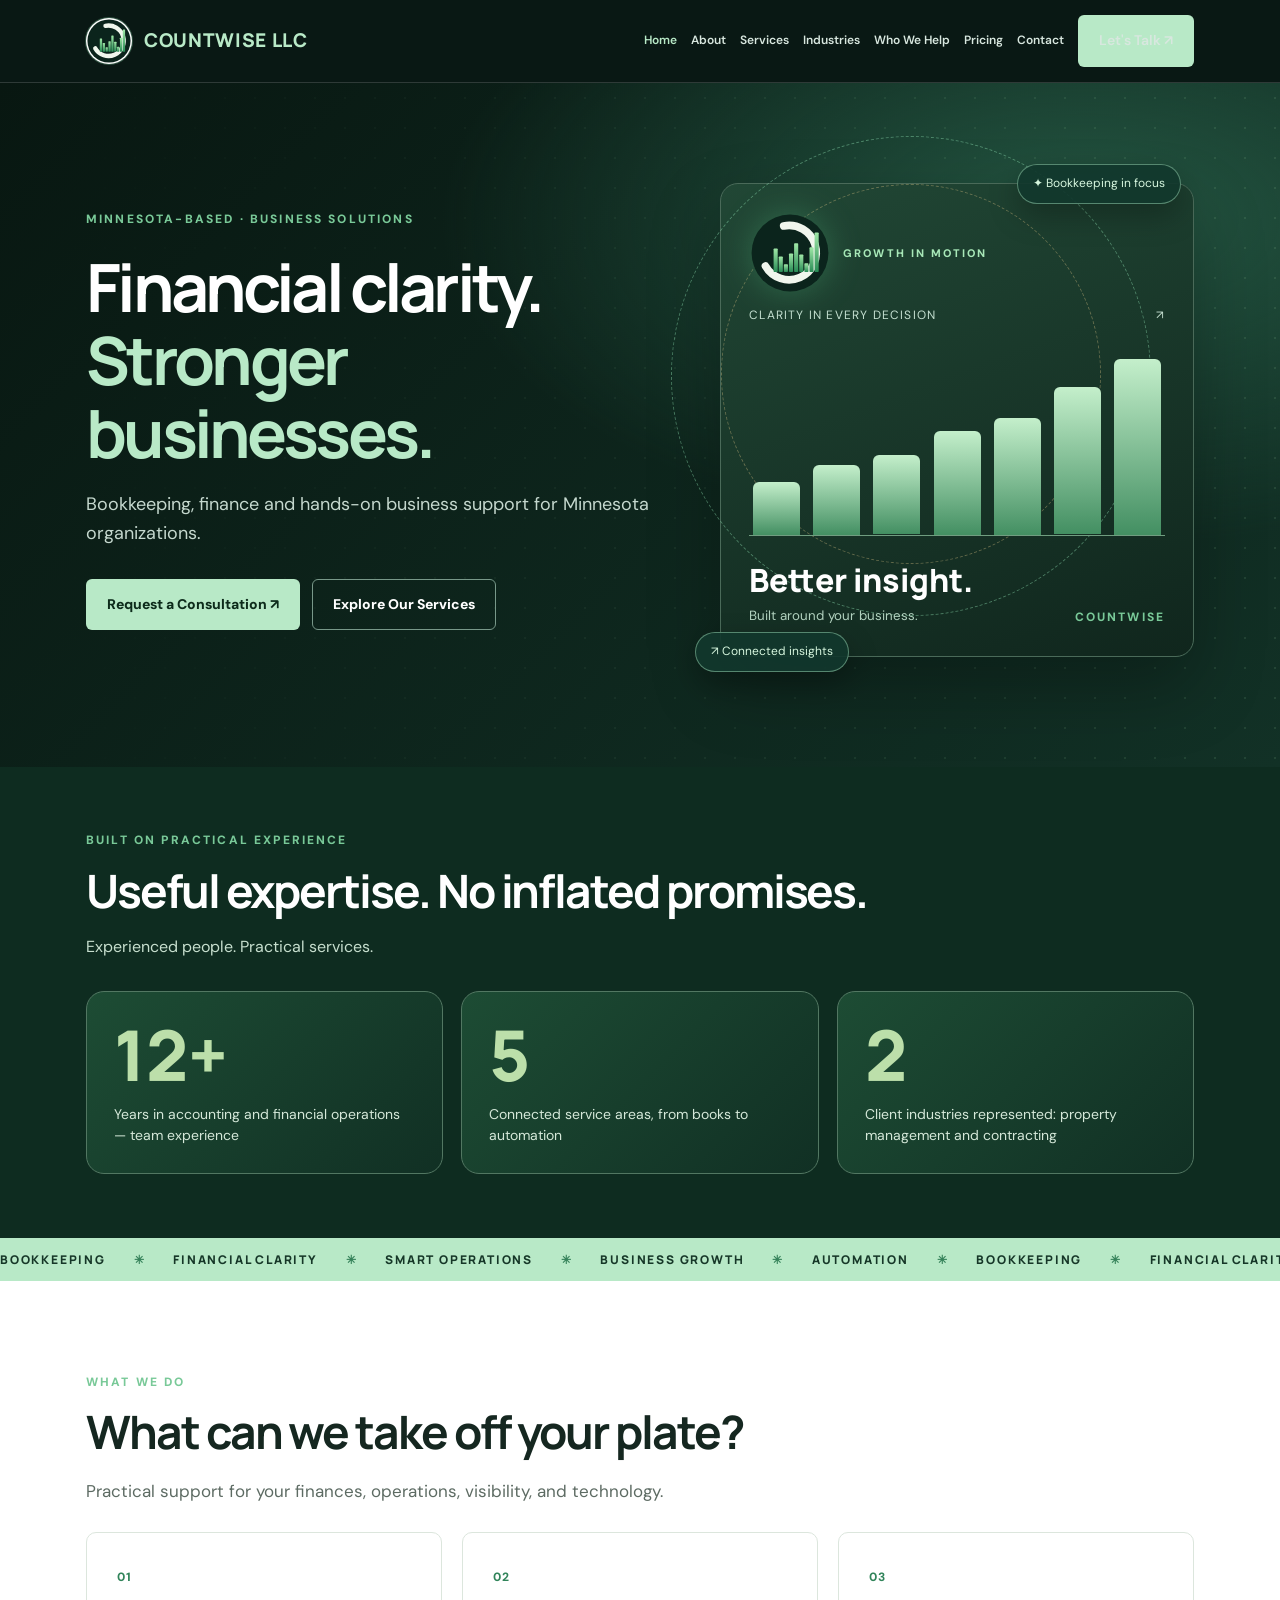
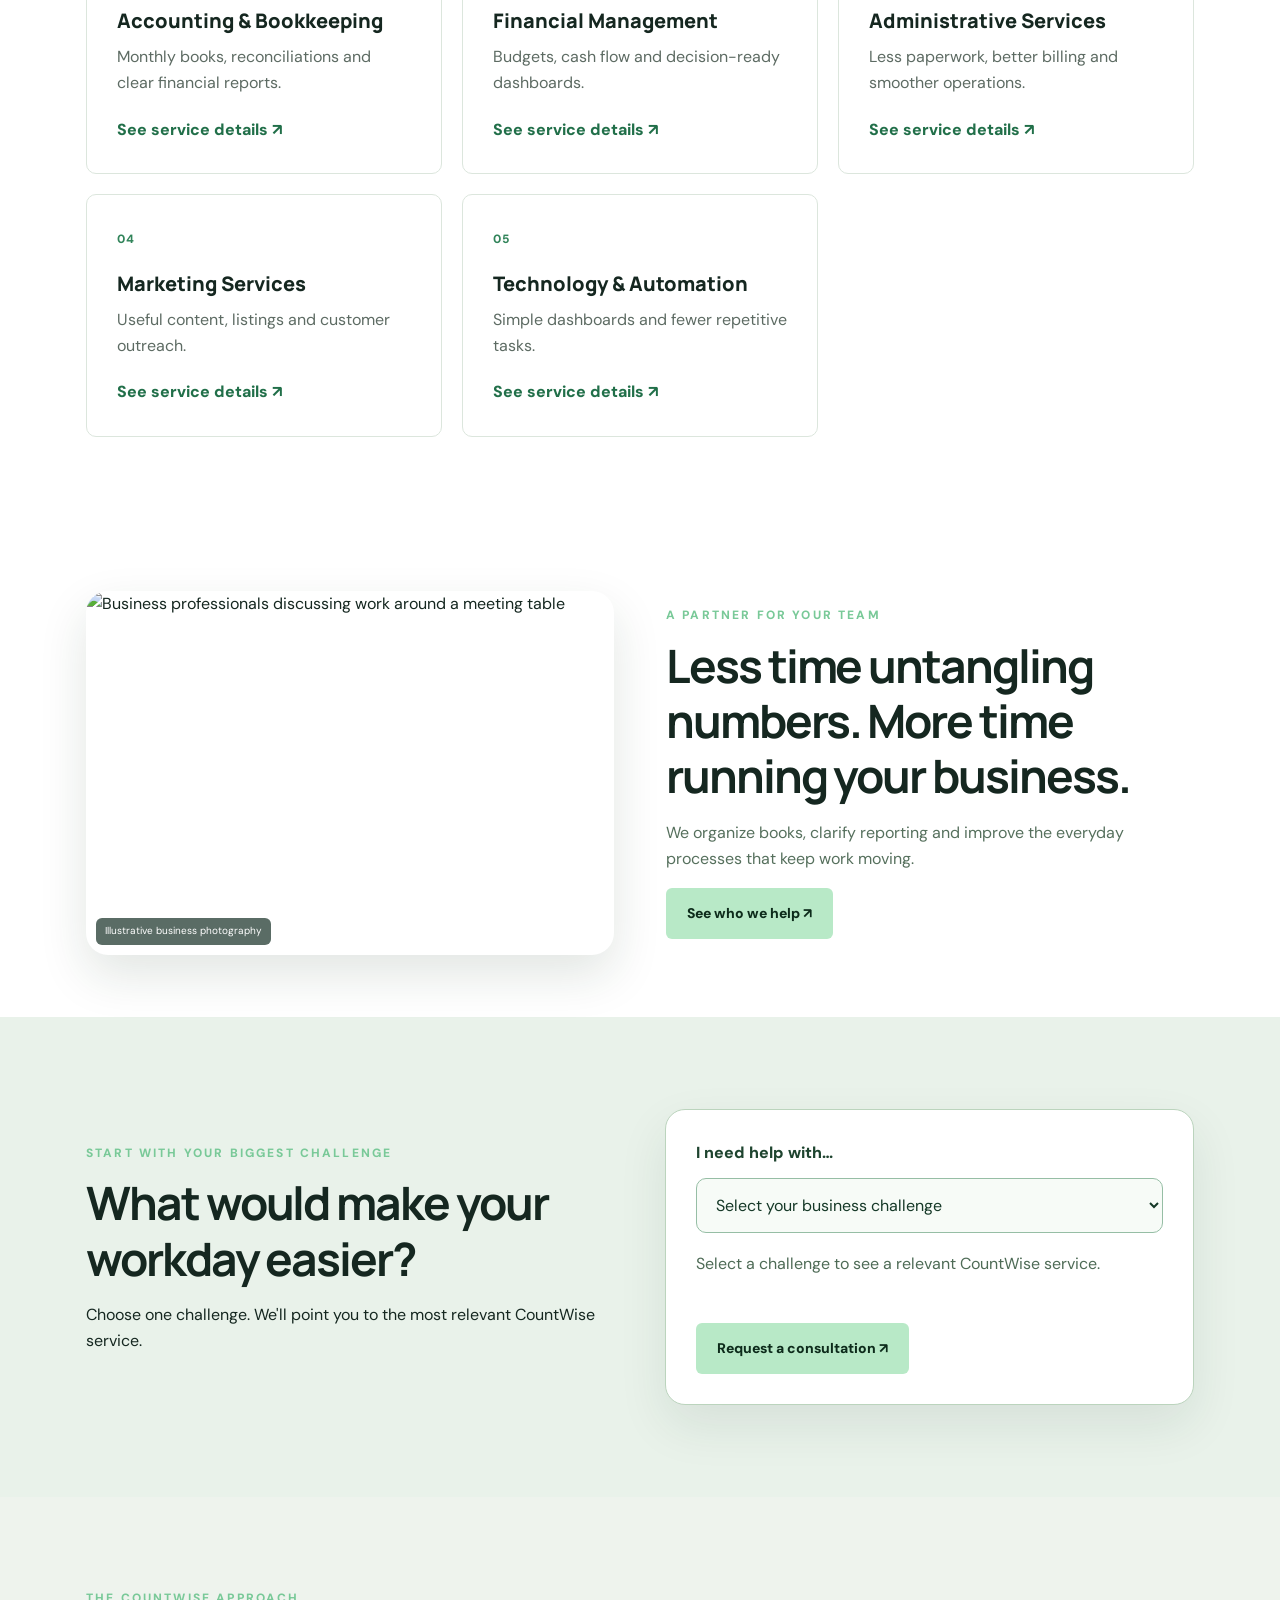
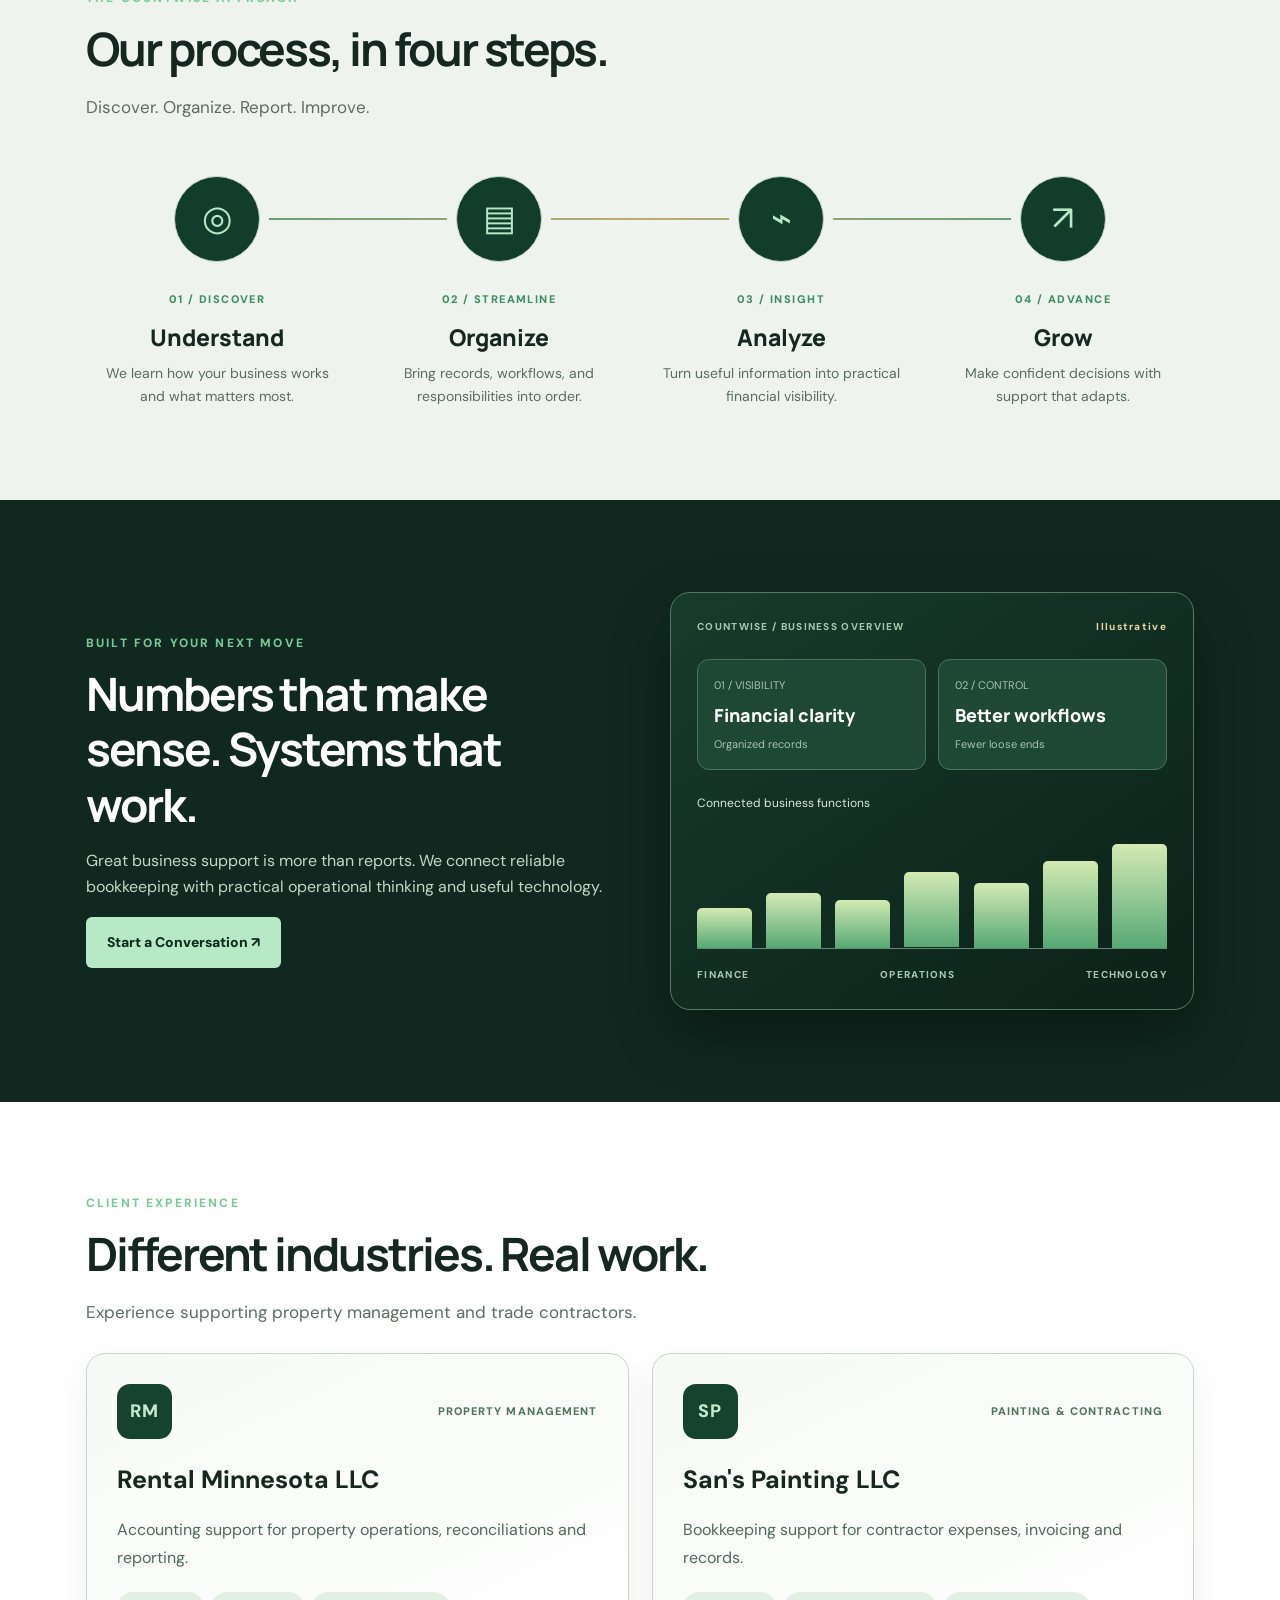
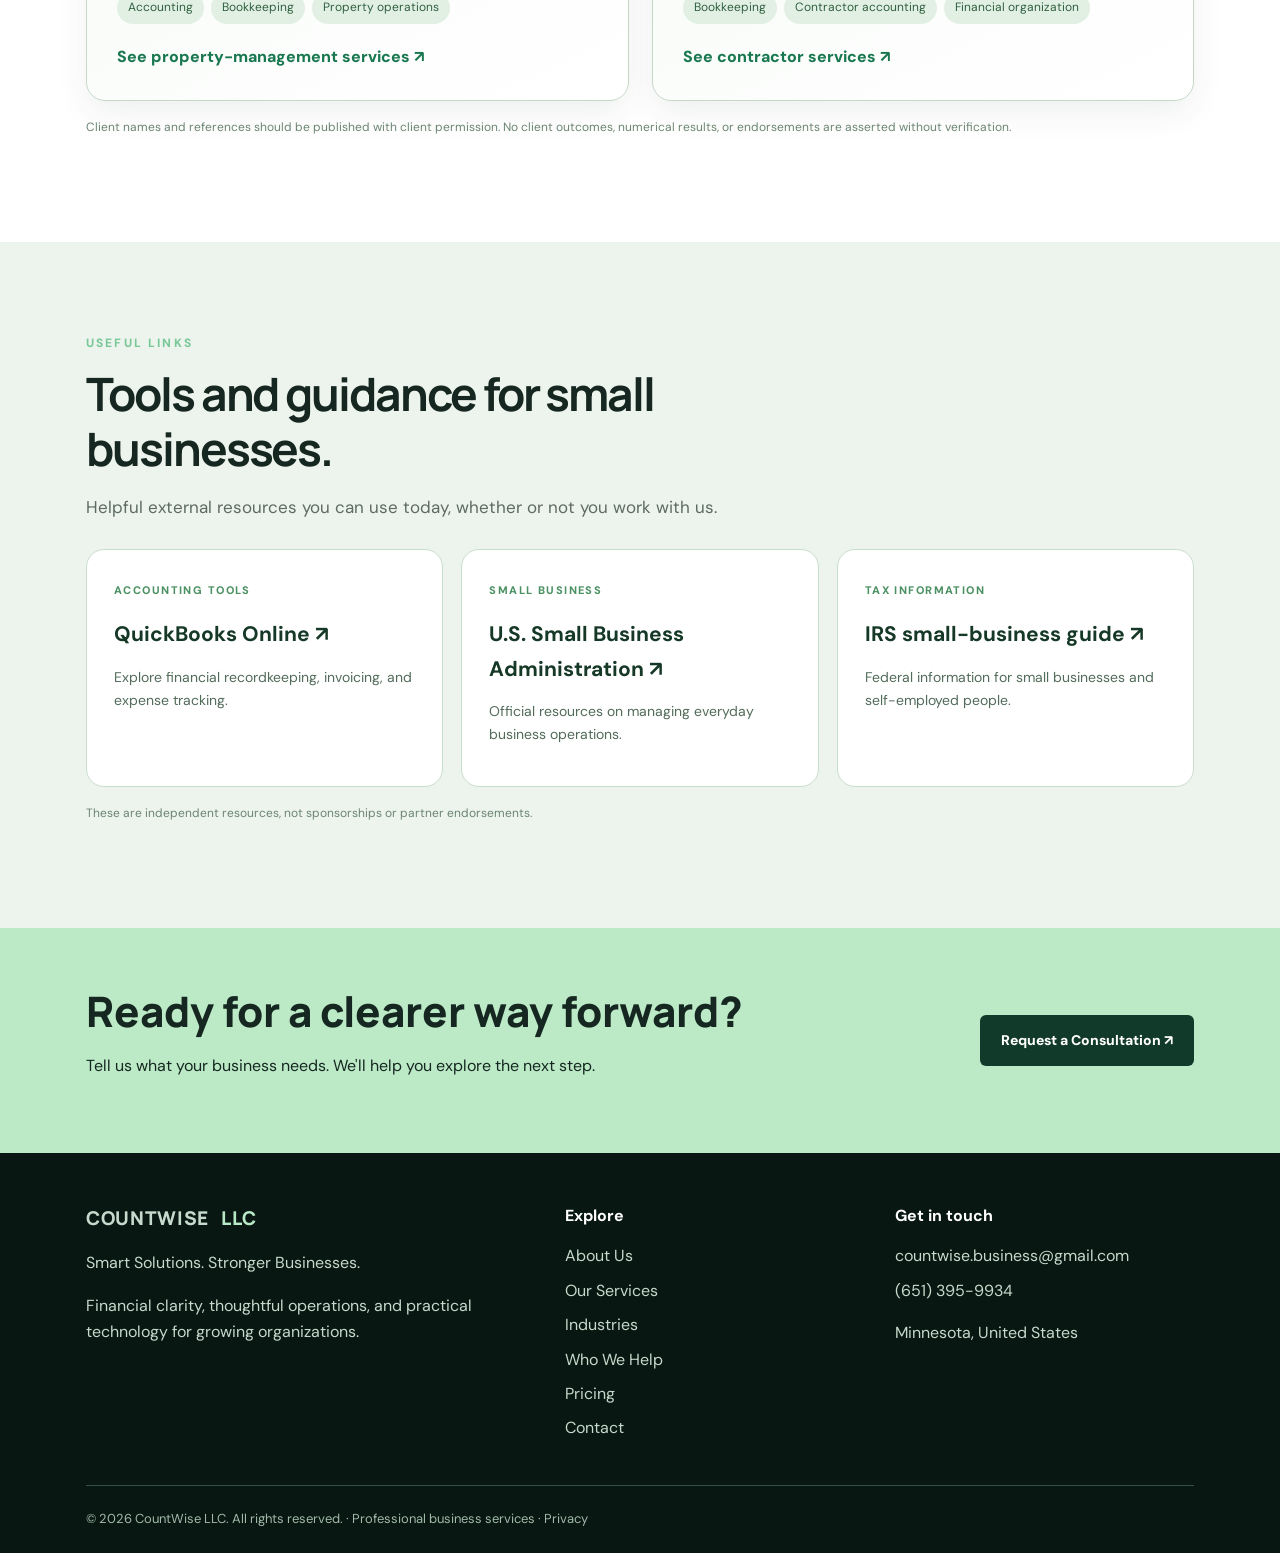
==== commit cdbd3e82: "Final visual cleanup: shorter copy, business photography, consistent navigation" ====
--- a/index.html
+++ b/index.html
@@ -1 +1 @@
-<!doctype html><html lang="en"><head><meta charset="utf-8"><meta name="viewport" content="width=device-width,initial-scale=1"><title>Accounting, Bookkeeping & Business Solutions in Minnesota | CountWise LLC</title><meta name="description" content="CountWise LLC provides bookkeeping, financial management, administrative services, marketing and business automation in Minnesota."><meta name="theme-color" content="#091814"><link rel="canonical" href="https://countwisellc.com/"><link rel="icon" href="assets/favicon.png" type="image/png"><link rel="stylesheet" href="assets/style.css"><meta property="og:type" content="website"><meta property="og:title" content="Accounting, Bookkeeping & Business Solutions in Minnesota | CountWise LLC"><meta property="og:description" content="CountWise LLC provides bookkeeping, financial management, administrative services, marketing and business automation in Minnesota."><meta property="og:image" content="https://countwisellc.com/assets/countwise-logo.jpg"><meta property="og:url" content="https://countwisellc.com/"><script type="application/ld+json">{"@context":"https://schema.org","@type":"ProfessionalService","name":"CountWise LLC","url":"https://countwisellc.com","email":"countwise.business@gmail.com","telephone":"+1-651-395-9934","areaServed":{"@type":"State","name":"Minnesota"},"description":"Bookkeeping, financial management, administrative services, marketing and technology solutions."}</script></head><body><a class="skip" href="#main">Skip to content</a><header class="top"><div class="container nav"><a class="brand" href="index.html" aria-label="CountWise LLC home"><img class="brandmark" src="assets/countwise-animated-mark.svg" alt="CountWise animated logo: spinning C and rising chart"><span>COUNTWISE <span>LLC</span></span></a><button class="menu" aria-label="Toggle navigation" aria-expanded="false" aria-controls="main-nav">☰ Menu</button><nav class="navlinks" id="main-nav" aria-label="Main navigation"><a href="index.html" class="active" aria-current="page">Home</a><a href="about.html" class="" >About</a><a href="services.html" class="" >Services</a><a href="industries.html" class="" >Industries</a><a href="who-we-help.html">Who We Help</a><a href="pricing.html">Pricing</a><a href="contact.html" class="" >Contact</a><a class="button" href="contact.html">Let's Talk ↗</a></nav></div></header><main id="main"><section class="hero"><div class="container hero-inner"><div><div class="eyebrow">Minnesota-based · Business solutions</div><h1>Financial clarity.<br><em>Stronger businesses.</em></h1><p>Accounting, financial management, administrative support, marketing, and technology—thoughtfully connected to help your business move forward.</p><div class="actions"><a class="button" href="contact.html">Request a Consultation ↗</a><a class="button outline" href="services.html">Explore Our Services</a></div></div><div class="hero-art premium-art" role="img" aria-label="Illustrative rising financial performance chart"><div class="orbit orbit-one" aria-hidden="true"></div><div class="orbit orbit-two" aria-hidden="true"></div><div class="floating-chip chip-one">✦ Bookkeeping in focus</div><div class="floating-chip chip-two">↗ Connected insights</div><div class="hero-logo-animation"><img src="assets/countwise-animated-mark.svg" alt="CountWise C rotates as financial chart bars grow" loading="eager"><span>GROWTH IN MOTION</span></div><div class="arthead"><span>Clarity in every decision</span><span>↗</span></div><div class="bars"><span style="height:28%"></span><span style="height:37%"></span><span style="height:42%"></span><span style="height:55%"></span><span style="height:62%"></span><span style="height:78%"></span><span style="height:93%"></span></div><div class="artfoot"><div><strong>Better insight.</strong><br><small>Built around your business.</small></div><div class="eyebrow">CountWise</div></div></div></div></section><section class="section evidence-strip"><div class="container"><div class="evidence-intro"><div class="eyebrow">Built on practical experience</div><h2>Useful expertise. No inflated promises.</h2><p>Real experience from our team, applied to the business challenges that matter.</p></div><div class="evidence-grid"><article class="evidence-item reveal"><strong>12+</strong><span>Years in accounting and financial operations — team experience</span></article><article class="evidence-item reveal"><strong>5</strong><span>Connected service areas, from books to automation</span></article><article class="evidence-item reveal"><strong>2</strong><span>Client industries represented: property management and contracting</span></article></div></div></section><section class="ticker" aria-label="Our capabilities"><div class="ticker-track" aria-hidden="true">BOOKKEEPING <b>✳</b> FINANCIAL CLARITY <b>✳</b> SMART OPERATIONS <b>✳</b> BUSINESS GROWTH <b>✳</b> AUTOMATION <b>✳</b> BOOKKEEPING <b>✳</b> FINANCIAL CLARITY <b>✳</b> SMART OPERATIONS <b>✳</b> BUSINESS GROWTH <b>✳</b> AUTOMATION <b>✳</b></div></section><section class="section white"><div class="container"><div class="sectionhead"><div class="eyebrow">What we do</div><h2>What can we take off your plate?</h2><p>Practical support for your finances, operations, visibility, and technology.</p></div><div class="grid"><article class="card reveal"><span class="number">01</span><h3>Accounting & Bookkeeping</h3><p>QuickBooks Online setup and support, monthly bookkeeping, reconciliation, invoicing, financial reporting, and accounting cleanup.</p><a href="services.html#accounting">See service details ↗</a></article><article class="card reveal"><span class="number">02</span><h3>Financial Management</h3><p>Budget monitoring, cash flow analysis, financial dashboards, expense management, and profitability reporting.</p><a href="services.html#financial">See service details ↗</a></article><article class="card reveal"><span class="number">03</span><h3>Administrative Services</h3><p>Billing coordination, payroll administration support, vendor coordination, records management, and workflow improvement.</p><a href="services.html#administrative">See service details ↗</a></article><article class="card reveal"><span class="number">04</span><h3>Marketing Services</h3><p>Digital marketing, social media, business branding, rental listing marketing, content development, and lead generation.</p><a href="services.html#marketing">See service details ↗</a></article><article class="card reveal"><span class="number">05</span><h3>Technology & Automation</h3><p>Excel tools, dashboards, data analytics, workflow automation, and AI-assisted business productivity.</p><a href="services.html#technology">See service details ↗</a></article></div></div></section><section class="section white visual-break"><div class="container editorial-split"><figure class="editorial-photo home-people"><img src="https://images.unsplash.com/photo-1556761175-b413da4baf72?auto=format&fit=crop&w=1200&q=80" loading="lazy" decoding="async" alt="Business professionals discussing work around a meeting table"><figcaption>Illustrative business photography</figcaption></figure><div class="editorial-copy"><div class="eyebrow">A partner for your team</div><h2>Less time untangling numbers. More time running your business.</h2><p>We organize books, clarify reporting and improve the everyday processes that keep work moving.</p><a class="button" href="who-we-help.html">See who we help ↗</a></div></div></section><section class="section finder-section"><div class="container finder-layout"><div><div class="eyebrow">Start with your biggest challenge</div><h2>What would make your workday easier?</h2><p>Choose one challenge. We'll point you to the most relevant CountWise service.</p></div><div class="finder-panel" id="needs-finder"><label for="needs-choice">I need help with…</label><select id="needs-choice"><option value="">Select your business challenge</option><option value="books">Keeping books accurate and up to date</option><option value="cash">Understanding cash flow and expenses</option><option value="admin">Managing payroll, invoices or paperwork</option><option value="marketing">Finding and reaching more customers</option><option value="tech">Reducing spreadsheets and manual tasks</option></select><p id="finder-result" aria-live="polite">Select a challenge to see a relevant CountWise service.</p><a class="button" id="finder-link" href="contact.html">Request a consultation ↗</a></div></div></section><section class="section process-section" aria-labelledby="process-title"><div class="container"><div class="sectionhead"><div class="eyebrow">The CountWise approach</div><h2 id="process-title">From scattered details to smarter decisions.</h2><p>A connected approach that brings your finances, operations, and growth into focus.</p></div><div class="process-visual reveal" role="img" aria-label="Four-stage process: Understand, Organize, Analyze, Grow"><div class="process-line" aria-hidden="true"></div><div class="process-step"><span class="step-symbol">◎</span><span class="step-num">01 / DISCOVER</span><h3>Understand</h3><p>We learn how your business works and what matters most.</p></div><div class="process-step"><span class="step-symbol">▤</span><span class="step-num">02 / STREAMLINE</span><h3>Organize</h3><p>Bring records, workflows, and responsibilities into order.</p></div><div class="process-step"><span class="step-symbol">⌁</span><span class="step-num">03 / INSIGHT</span><h3>Analyze</h3><p>Turn useful information into practical financial visibility.</p></div><div class="process-step"><span class="step-symbol">↗</span><span class="step-num">04 / ADVANCE</span><h3>Grow</h3><p>Make confident decisions with support that adapts.</p></div></div></div></section><section class="section dark spotlight-section"><div class="container split"><div><div class="eyebrow">Built for your next move</div><h2>Numbers that make sense. Systems that work.</h2><p>Great business support is more than reports. We connect reliable bookkeeping with practical operational thinking and useful technology.</p><a class="button" href="contact.html">Start a Conversation ↗</a></div><div class="dashboard reveal" aria-label="Illustrative business overview dashboard"><div class="dashboard-top"><span>COUNTWISE / BUSINESS OVERVIEW</span><span class="live-dot">Illustrative</span></div><div class="dashboard-grid"><div class="dashboard-stat"><small>01 / VISIBILITY</small><strong>Financial clarity</strong><span>Organized records</span></div><div class="dashboard-stat"><small>02 / CONTROL</small><strong>Better workflows</strong><span>Fewer loose ends</span></div></div><div class="chart-caption">Connected business functions</div><div class="signal-chart"><span style="--bar:35%"></span><span style="--bar:48%"></span><span style="--bar:42%"></span><span style="--bar:66%"></span><span style="--bar:57%"></span><span style="--bar:76%"></span><span style="--bar:91%"></span></div><div class="dashboard-bottom"><span>FINANCE</span><span>OPERATIONS</span><span>TECHNOLOGY</span></div></div></div></section><section class="section"><div class="container split"><div><div class="eyebrow">Why CountWise</div><h2>Professional support, built for real businesses.</h2><p>We bring together accounting experience, business operations, and data-driven thinking to help teams stay organized and make more informed decisions.</p><a class="button" href="about.html">Meet CountWise ↗</a></div><div class="featurebox"><strong>Clear numbers. Organized operations. Room to grow.</strong><p>From reconciling accounts to improving workflows, our focus is on making the work behind your business easier to manage.</p><span class="pill">Personalized service</span><span class="pill">Practical expertise</span><span class="pill">Technology-minded</span></div></div></section><section class="section white" id="client-experience"><div class="container"><div class="sectionhead"><div class="eyebrow">Client experience</div><h2>Different industries. Real work.</h2><p>Our accounting and bookkeeping experience includes operationally complex businesses and hands-on trades.</p></div><div class="case-grid"><article class="case-card reveal"><div class="case-identity"><span class="case-icon">RM</span><span>PROPERTY MANAGEMENT</span></div><h3>Rental Minnesota LLC</h3><p>Bookkeeping and accounting services supporting a property-management business, where transaction organization and dependable records help with everyday decisions.</p><div class="case-tags"><span>Accounting</span><span>Bookkeeping</span><span>Property operations</span></div><a href="industries.html#property-management">See property-management services ↗</a></article><article class="case-card reveal"><div class="case-identity"><span class="case-icon">SP</span><span>PAINTING & CONTRACTING</span></div><h3>San's Painting LLC</h3><p>Accounting and bookkeeping support for a trade contractor, focused on maintaining organized financial records and making day-to-day business information easier to use.</p><div class="case-tags"><span>Bookkeeping</span><span>Contractor accounting</span><span>Financial organization</span></div><a href="industries.html#contractors">See contractor services ↗</a></article></div><p class="proof-footnote">Client names and references should be published with client permission. No client outcomes, numerical results, or endorsements are asserted without verification.</p><div class="testimonial-panel"><div><div class="eyebrow">Client feedback</div><h3>Real voices, not scripted reviews.</h3><p>We will feature authentic client testimonials here once clients review and approve their words.</p></div><a href="contact.html">Ask about our work ↗</a></div></div></section><section class="section resource-section"><div class="container"><div class="sectionhead"><div class="eyebrow">Useful links</div><h2>Tools and guidance for small businesses.</h2><p>Helpful external resources you can use today, whether or not you work with us.</p></div><div class="resource-grid"><a href="https://quickbooks.intuit.com/" target="_blank" rel="noopener noreferrer"><span>ACCOUNTING TOOLS</span><h3>QuickBooks Online ↗</h3><p>Explore financial recordkeeping, invoicing, and expense tracking.</p></a><a href="https://www.sba.gov/business-guide/manage-your-business" target="_blank" rel="noopener noreferrer"><span>SMALL BUSINESS</span><h3>U.S. Small Business Administration ↗</h3><p>Official resources on managing everyday business operations.</p></a><a href="https://www.irs.gov/businesses/small-businesses-self-employed" target="_blank" rel="noopener noreferrer"><span>TAX INFORMATION</span><h3>IRS small-business guide ↗</h3><p>Federal information for small businesses and self-employed people.</p></a></div><p class="proof-footnote">These are independent resources, not sponsorships or partner endorsements.</p></div></section></main><section class="cta"><div class="container cta-inner"><div><h2>Ready for a clearer way forward?</h2><p>Tell us what your business needs. We'll help you explore the next step.</p></div><a class="button" href="contact.html">Request a Consultation ↗</a></div></section><footer class="footer"><div class="container"><div class="footgrid"><div><div class="brand">COUNTWISE <span>LLC</span></div><p>Smart Solutions. Stronger Businesses.</p><p>Financial clarity, thoughtful operations, and practical technology for growing organizations.</p></div><div><h4>Explore</h4><a href="about.html">About Us</a><a href="services.html">Our Services</a><a href="industries.html">Industries</a><a href="who-we-help.html">Who We Help</a><a href="pricing.html">Pricing</a><a href="contact.html">Contact</a></div><div><h4>Get in touch</h4><a href="mailto:countwise.business@gmail.com">countwise.business@gmail.com</a><a href="tel:+16513959934">(651) 395-9934</a><p>Minnesota, United States</p></div></div><div class="copyright">© <span id="year">2026</span> CountWise LLC. All rights reserved. · Professional business services · <a style="display:inline" href="privacy.html">Privacy</a></div></div></footer><script src="assets/site.js" defer></script><script>document.getElementById('year').textContent=new Date().getFullYear()</script></body></html>+<!doctype html><html lang="en"><head><meta charset="utf-8"><meta name="viewport" content="width=device-width,initial-scale=1"><title>Accounting, Bookkeeping & Business Solutions in Minnesota | CountWise LLC</title><meta name="description" content="CountWise LLC provides bookkeeping, financial management, administrative services, marketing and business automation in Minnesota."><meta name="theme-color" content="#091814"><link rel="canonical" href="https://countwisellc.com/"><link rel="icon" href="assets/favicon.png" type="image/png"><link rel="stylesheet" href="assets/style.css"><meta property="og:type" content="website"><meta property="og:title" content="Accounting, Bookkeeping & Business Solutions in Minnesota | CountWise LLC"><meta property="og:description" content="CountWise LLC provides bookkeeping, financial management, administrative services, marketing and business automation in Minnesota."><meta property="og:image" content="https://countwisellc.com/assets/countwise-logo.jpg"><meta property="og:url" content="https://countwisellc.com/"><script type="application/ld+json">{"@context":"https://schema.org","@type":"ProfessionalService","name":"CountWise LLC","url":"https://countwisellc.com","email":"countwise.business@gmail.com","telephone":"+1-651-395-9934","areaServed":{"@type":"State","name":"Minnesota"},"description":"Bookkeeping, financial management, administrative services, marketing and technology solutions."}</script></head><body><a class="skip" href="#main">Skip to content</a><header class="top"><div class="container nav"><a class="brand" href="index.html" aria-label="CountWise LLC home"><img class="brandmark" src="assets/countwise-animated-mark.svg" alt="CountWise animated logo: spinning C and rising chart"><span>COUNTWISE <span>LLC</span></span></a><button class="menu" aria-label="Toggle navigation" aria-expanded="false" aria-controls="main-nav">☰ Menu</button><nav class="navlinks" id="main-nav" aria-label="Main navigation"><a href="index.html" class="active" aria-current="page">Home</a><a href="about.html" class="" >About</a><a href="services.html" class="" >Services</a><a href="industries.html" class="" >Industries</a><a href="who-we-help.html">Who We Help</a><a href="pricing.html">Pricing</a><a href="contact.html" class="" >Contact</a><a class="button" href="contact.html">Let's Talk ↗</a></nav></div></header><main id="main"><section class="hero"><div class="container hero-inner"><div><div class="eyebrow">Minnesota-based · Business solutions</div><h1>Financial clarity.<br><em>Stronger businesses.</em></h1><p>Bookkeeping, finance and hands-on business support for Minnesota organizations.</p><div class="actions"><a class="button" href="contact.html">Request a Consultation ↗</a><a class="button outline" href="services.html">Explore Our Services</a></div></div><div class="hero-art premium-art" role="img" aria-label="Illustrative rising financial performance chart"><div class="orbit orbit-one" aria-hidden="true"></div><div class="orbit orbit-two" aria-hidden="true"></div><div class="floating-chip chip-one">✦ Bookkeeping in focus</div><div class="floating-chip chip-two">↗ Connected insights</div><div class="hero-logo-animation"><img src="assets/countwise-animated-mark.svg" alt="CountWise C rotates as financial chart bars grow" loading="eager"><span>GROWTH IN MOTION</span></div><div class="arthead"><span>Clarity in every decision</span><span>↗</span></div><div class="bars"><span style="height:28%"></span><span style="height:37%"></span><span style="height:42%"></span><span style="height:55%"></span><span style="height:62%"></span><span style="height:78%"></span><span style="height:93%"></span></div><div class="artfoot"><div><strong>Better insight.</strong><br><small>Built around your business.</small></div><div class="eyebrow">CountWise</div></div></div></div></section><section class="section evidence-strip"><div class="container"><div class="evidence-intro"><div class="eyebrow">Built on practical experience</div><h2>Useful expertise. No inflated promises.</h2><p>Experienced people. Practical services.</p></div><div class="evidence-grid"><article class="evidence-item reveal"><strong>12+</strong><span>Years in accounting and financial operations — team experience</span></article><article class="evidence-item reveal"><strong>5</strong><span>Connected service areas, from books to automation</span></article><article class="evidence-item reveal"><strong>2</strong><span>Client industries represented: property management and contracting</span></article></div></div></section><section class="ticker" aria-label="Our capabilities"><div class="ticker-track" aria-hidden="true">BOOKKEEPING <b>✳</b> FINANCIAL CLARITY <b>✳</b> SMART OPERATIONS <b>✳</b> BUSINESS GROWTH <b>✳</b> AUTOMATION <b>✳</b> BOOKKEEPING <b>✳</b> FINANCIAL CLARITY <b>✳</b> SMART OPERATIONS <b>✳</b> BUSINESS GROWTH <b>✳</b> AUTOMATION <b>✳</b></div></section><section class="section white"><div class="container"><div class="sectionhead"><div class="eyebrow">What we do</div><h2>What can we take off your plate?</h2><p>Practical support for your finances, operations, visibility, and technology.</p></div><div class="grid"><article class="card reveal"><span class="number">01</span><h3>Accounting & Bookkeeping</h3><p>Monthly books, reconciliations and clear financial reports.</p><a href="services.html#accounting">See service details ↗</a></article><article class="card reveal"><span class="number">02</span><h3>Financial Management</h3><p>Budgets, cash flow and decision-ready dashboards.</p><a href="services.html#financial">See service details ↗</a></article><article class="card reveal"><span class="number">03</span><h3>Administrative Services</h3><p>Less paperwork, better billing and smoother operations.</p><a href="services.html#administrative">See service details ↗</a></article><article class="card reveal"><span class="number">04</span><h3>Marketing Services</h3><p>Useful content, listings and customer outreach.</p><a href="services.html#marketing">See service details ↗</a></article><article class="card reveal"><span class="number">05</span><h3>Technology & Automation</h3><p>Simple dashboards and fewer repetitive tasks.</p><a href="services.html#technology">See service details ↗</a></article></div></div></section><section class="section white visual-break"><div class="container editorial-split"><figure class="editorial-photo home-people"><img src="https://images.unsplash.com/photo-1556761175-b413da4baf72?auto=format&fit=crop&w=1200&q=80" loading="lazy" decoding="async" alt="Business professionals discussing work around a meeting table"><figcaption>Illustrative business photography</figcaption></figure><div class="editorial-copy"><div class="eyebrow">A partner for your team</div><h2>Less time untangling numbers. More time running your business.</h2><p>We organize books, clarify reporting and improve the everyday processes that keep work moving.</p><a class="button" href="who-we-help.html">See who we help ↗</a></div></div></section><section class="section finder-section"><div class="container finder-layout"><div><div class="eyebrow">Start with your biggest challenge</div><h2>What would make your workday easier?</h2><p>Choose one challenge. We'll point you to the most relevant CountWise service.</p></div><div class="finder-panel" id="needs-finder"><label for="needs-choice">I need help with…</label><select id="needs-choice"><option value="">Select your business challenge</option><option value="books">Keeping books accurate and up to date</option><option value="cash">Understanding cash flow and expenses</option><option value="admin">Managing payroll, invoices or paperwork</option><option value="marketing">Finding and reaching more customers</option><option value="tech">Reducing spreadsheets and manual tasks</option></select><p id="finder-result" aria-live="polite">Select a challenge to see a relevant CountWise service.</p><a class="button" id="finder-link" href="contact.html">Request a consultation ↗</a></div></div></section><section class="section process-section" aria-labelledby="process-title"><div class="container"><div class="sectionhead"><div class="eyebrow">The CountWise approach</div><h2 id="process-title">Our process, in four steps.</h2><p>Discover. Organize. Report. Improve.</p></div><div class="process-visual reveal" role="img" aria-label="Four-stage process: Understand, Organize, Analyze, Grow"><div class="process-line" aria-hidden="true"></div><div class="process-step"><span class="step-symbol">◎</span><span class="step-num">01 / DISCOVER</span><h3>Understand</h3><p>We learn how your business works and what matters most.</p></div><div class="process-step"><span class="step-symbol">▤</span><span class="step-num">02 / STREAMLINE</span><h3>Organize</h3><p>Bring records, workflows, and responsibilities into order.</p></div><div class="process-step"><span class="step-symbol">⌁</span><span class="step-num">03 / INSIGHT</span><h3>Analyze</h3><p>Turn useful information into practical financial visibility.</p></div><div class="process-step"><span class="step-symbol">↗</span><span class="step-num">04 / ADVANCE</span><h3>Grow</h3><p>Make confident decisions with support that adapts.</p></div></div></div></section><section class="section dark spotlight-section"><div class="container split"><div><div class="eyebrow">Built for your next move</div><h2>Numbers that make sense. Systems that work.</h2><p>Great business support is more than reports. We connect reliable bookkeeping with practical operational thinking and useful technology.</p><a class="button" href="contact.html">Start a Conversation ↗</a></div><div class="dashboard reveal" aria-label="Illustrative business overview dashboard"><div class="dashboard-top"><span>COUNTWISE / BUSINESS OVERVIEW</span><span class="live-dot">Illustrative</span></div><div class="dashboard-grid"><div class="dashboard-stat"><small>01 / VISIBILITY</small><strong>Financial clarity</strong><span>Organized records</span></div><div class="dashboard-stat"><small>02 / CONTROL</small><strong>Better workflows</strong><span>Fewer loose ends</span></div></div><div class="chart-caption">Connected business functions</div><div class="signal-chart"><span style="--bar:35%"></span><span style="--bar:48%"></span><span style="--bar:42%"></span><span style="--bar:66%"></span><span style="--bar:57%"></span><span style="--bar:76%"></span><span style="--bar:91%"></span></div><div class="dashboard-bottom"><span>FINANCE</span><span>OPERATIONS</span><span>TECHNOLOGY</span></div></div></div></section><section class="section white" id="client-experience"><div class="container"><div class="sectionhead"><div class="eyebrow">Client experience</div><h2>Different industries. Real work.</h2><p>Experience supporting property management and trade contractors.</p></div><div class="case-grid"><article class="case-card reveal"><div class="case-identity"><span class="case-icon">RM</span><span>PROPERTY MANAGEMENT</span></div><h3>Rental Minnesota LLC</h3><p>Accounting support for property operations, reconciliations and reporting.</p><div class="case-tags"><span>Accounting</span><span>Bookkeeping</span><span>Property operations</span></div><a href="industries.html#property-management">See property-management services ↗</a></article><article class="case-card reveal"><div class="case-identity"><span class="case-icon">SP</span><span>PAINTING & CONTRACTING</span></div><h3>San's Painting LLC</h3><p>Bookkeeping support for contractor expenses, invoicing and records.</p><div class="case-tags"><span>Bookkeeping</span><span>Contractor accounting</span><span>Financial organization</span></div><a href="industries.html#contractors">See contractor services ↗</a></article></div><p class="proof-footnote">Client names and references should be published with client permission. No client outcomes, numerical results, or endorsements are asserted without verification.</p></div></section><section class="section resource-section"><div class="container"><div class="sectionhead"><div class="eyebrow">Useful links</div><h2>Tools and guidance for small businesses.</h2><p>Helpful external resources you can use today, whether or not you work with us.</p></div><div class="resource-grid"><a href="https://quickbooks.intuit.com/" target="_blank" rel="noopener noreferrer"><span>ACCOUNTING TOOLS</span><h3>QuickBooks Online ↗</h3><p>Explore financial recordkeeping, invoicing, and expense tracking.</p></a><a href="https://www.sba.gov/business-guide/manage-your-business" target="_blank" rel="noopener noreferrer"><span>SMALL BUSINESS</span><h3>U.S. Small Business Administration ↗</h3><p>Official resources on managing everyday business operations.</p></a><a href="https://www.irs.gov/businesses/small-businesses-self-employed" target="_blank" rel="noopener noreferrer"><span>TAX INFORMATION</span><h3>IRS small-business guide ↗</h3><p>Federal information for small businesses and self-employed people.</p></a></div><p class="proof-footnote">These are independent resources, not sponsorships or partner endorsements.</p></div></section></main><section class="cta"><div class="container cta-inner"><div><h2>Ready for a clearer way forward?</h2><p>Tell us what your business needs. We'll help you explore the next step.</p></div><a class="button" href="contact.html">Request a Consultation ↗</a></div></section><footer class="footer"><div class="container"><div class="footgrid"><div><div class="brand">COUNTWISE <span>LLC</span></div><p>Smart Solutions. Stronger Businesses.</p><p>Financial clarity, thoughtful operations, and practical technology for growing organizations.</p></div><div><h4>Explore</h4><a href="about.html">About Us</a><a href="services.html">Our Services</a><a href="industries.html">Industries</a><a href="who-we-help.html">Who We Help</a><a href="pricing.html">Pricing</a><a href="contact.html">Contact</a></div><div><h4>Get in touch</h4><a href="mailto:countwise.business@gmail.com">countwise.business@gmail.com</a><a href="tel:+16513959934">(651) 395-9934</a><p>Minnesota, United States</p></div></div><div class="copyright">© <span id="year">2026</span> CountWise LLC. All rights reserved. · Professional business services · <a style="display:inline" href="privacy.html">Privacy</a></div></div></footer><script src="assets/site.js" defer></script><script>document.getElementById('year').textContent=new Date().getFullYear()</script></body></html>
--- a/assets/style.css
+++ b/assets/style.css
@@ -26,3 +26,12 @@
 .pricing-grid{display:grid;grid-template-columns:repeat(3,minmax(0,1fr));gap:19px;align-items:stretch}.price-card{border:1px solid #cbded0;background:#fcfdfb;border-radius:21px;padding:27px;display:flex;flex-direction:column;box-shadow:0 14px 31px #183f2814;position:relative}.price-card.featured{border:2px solid #48a46a;background:linear-gradient(145deg,#e9f6e9,#fff)}.price-card h3{font:800 26px Manrope;margin:12px 0}.price-card>p{font-size:14px;color:#587062;min-height:70px}.price-value{display:flex;align-items:baseline;flex-wrap:wrap;gap:7px;margin:13px 0}.price-value strong{font:800 clamp(35px,4vw,53px)/1 Manrope;color:#153e2c}.price-value span{font-size:12px;color:#617868}.scope-note{padding:12px 0;border-top:1px solid #c9d9c9;border-bottom:1px solid #c9d9c9;font-size:12px;color:#37634b;font-weight:800}.price-card ul{padding-left:20px;flex:1}.price-card li{font-size:14px;color:#52675b;margin:9px 0}.price-card .button{width:100%;margin-top:12px}.sector-pricing{background:#e9f1e9}.sector-price-grid{display:grid;grid-template-columns:repeat(3,minmax(0,1fr));gap:18px}.sector-price-grid article{background:#fff;border-radius:18px;padding:27px;border:1px solid #cfe0d0}.sector-price-grid article>span,.addon-grid article>span{font-size:11px;font-weight:800;letter-spacing:.12em;color:#3b895b}.sector-price-grid h3{font:800 24px Manrope;color:#183f2c}.sector-price-grid p,.addon-grid p{font-size:14px;color:#5d7162;line-height:1.7}.addon-grid{display:grid;grid-template-columns:repeat(3,minmax(0,1fr));gap:18px}.addon-grid article{border:1px solid #d6e2d6;background:#f9fcf8;border-radius:16px;padding:24px}.addon-grid h3{font:800 19px Manrope;margin:13px 0}.estimate-layout{display:grid;grid-template-columns:1fr 1fr;align-items:center;gap:45px}.estimate-layout h2{color:#fff}.estimate-layout p{color:#c3dec9}.estimate-panel{background:#1b4733;border:1px solid #558a65;border-radius:22px;padding:30px}.estimate-panel label{font-weight:800;color:#c0e6cc;display:block;margin-bottom:11px}.estimate-panel select{padding:13px;width:100%;background:#f8faf7;color:#143e2b;border-radius:9px}.estimate-out{background:#103423;border-radius:13px;padding:20px;margin:18px 0}.estimate-out span{display:block;font-size:11px;color:#a9d6b9}.estimate-out strong{display:block;font:800 22px Manrope;margin:8px 0;color:#fff}.estimate-out p{font-size:13px;margin:0}.pricing-faq{max-width:880px}.pricing-faq details{background:#f3f8f2;border:1px solid #d4e4d8;border-radius:12px;margin-bottom:11px;padding:18px 22px}.pricing-faq summary{font-weight:800;cursor:pointer}.pricing-faq p{color:#536e5b}.niche-card,.price-card{scroll-margin-top:110px}
 @media(max-width:900px){.pricing-grid,.sector-price-grid,.addon-grid{grid-template-columns:repeat(2,minmax(0,1fr))}.navlinks{gap:15px}.navlinks a{font-size:12px}}
 @media(max-width:700px){.niche-grid,.pricing-grid,.sector-price-grid,.addon-grid,.estimate-layout{grid-template-columns:1fr}.niche-steps{grid-template-columns:1fr}.price-card>p{min-height:unset}.niche-bottom{align-items:start}.navlinks a{font-size:14px}}
+
+/* CountWise visual refinement */
+.visual-break{padding:62px 0}.editorial-split{display:grid;grid-template-columns:1fr 1fr;gap:52px;align-items:center}.editorial-photo{margin:0;position:relative;overflow:hidden;border-radius:22px;aspect-ratio:1.45;box-shadow:0 20px 48px #16382120}.editorial-photo img{display:block;width:100%;height:100%;object-fit:cover}.editorial-photo figcaption,.pricing-photo figcaption{position:absolute;bottom:10px;left:10px;background:#082318aa;color:#fff;font-size:10px;padding:5px 9px;border-radius:6px}.editorial-copy p{max-width:48ch;color:#56705d}
+.niche-photo{height:188px;margin:-30px -30px 22px;overflow:hidden;border-radius:19px 19px 0 0}.niche-photo img{width:100%;height:100%;object-fit:cover;display:block;transition:transform .3s}.niche-card:hover .niche-photo img{transform:scale(1.035)}
+.scan-details{border-top:1px solid #d4e4d7;padding:10px 0;margin:12px 0}.scan-details summary{font-size:13px;font-weight:800;color:#207449;cursor:pointer}.scan-details ul{margin:12px 0}
+.pricing-photo{position:relative;overflow:hidden;border-radius:20px;max-width:460px;margin:22px 0 -50px auto;aspect-ratio:1.6;box-shadow:0 18px 45px #0004}.pricing-photo img{display:block;width:100%;height:100%;object-fit:cover}
+.site-human-shot{border-radius:19px;overflow:hidden;margin:0;aspect-ratio:1.4;box-shadow:0 18px 40px #17382122}.site-human-shot img{width:100%;height:100%;object-fit:cover;display:block}
+.navlinks{gap:14px}.navlinks>a:not(.button){font-size:12px}.sectionhead{margin-bottom:27px}.niche-card p,.case-card p{max-width:56ch}
+@media(max-width:940px){.navlinks{gap:9px}.navlinks>a:not(.button){font-size:11px}}@media(max-width:850px){.editorial-split{grid-template-columns:1fr;gap:24px}.navlinks>a:not(.button){font-size:14px}}@media(max-width:600px){.visual-break{padding:42px 0}.niche-photo{height:170px}.pricing-photo{margin:25px auto -35px}}
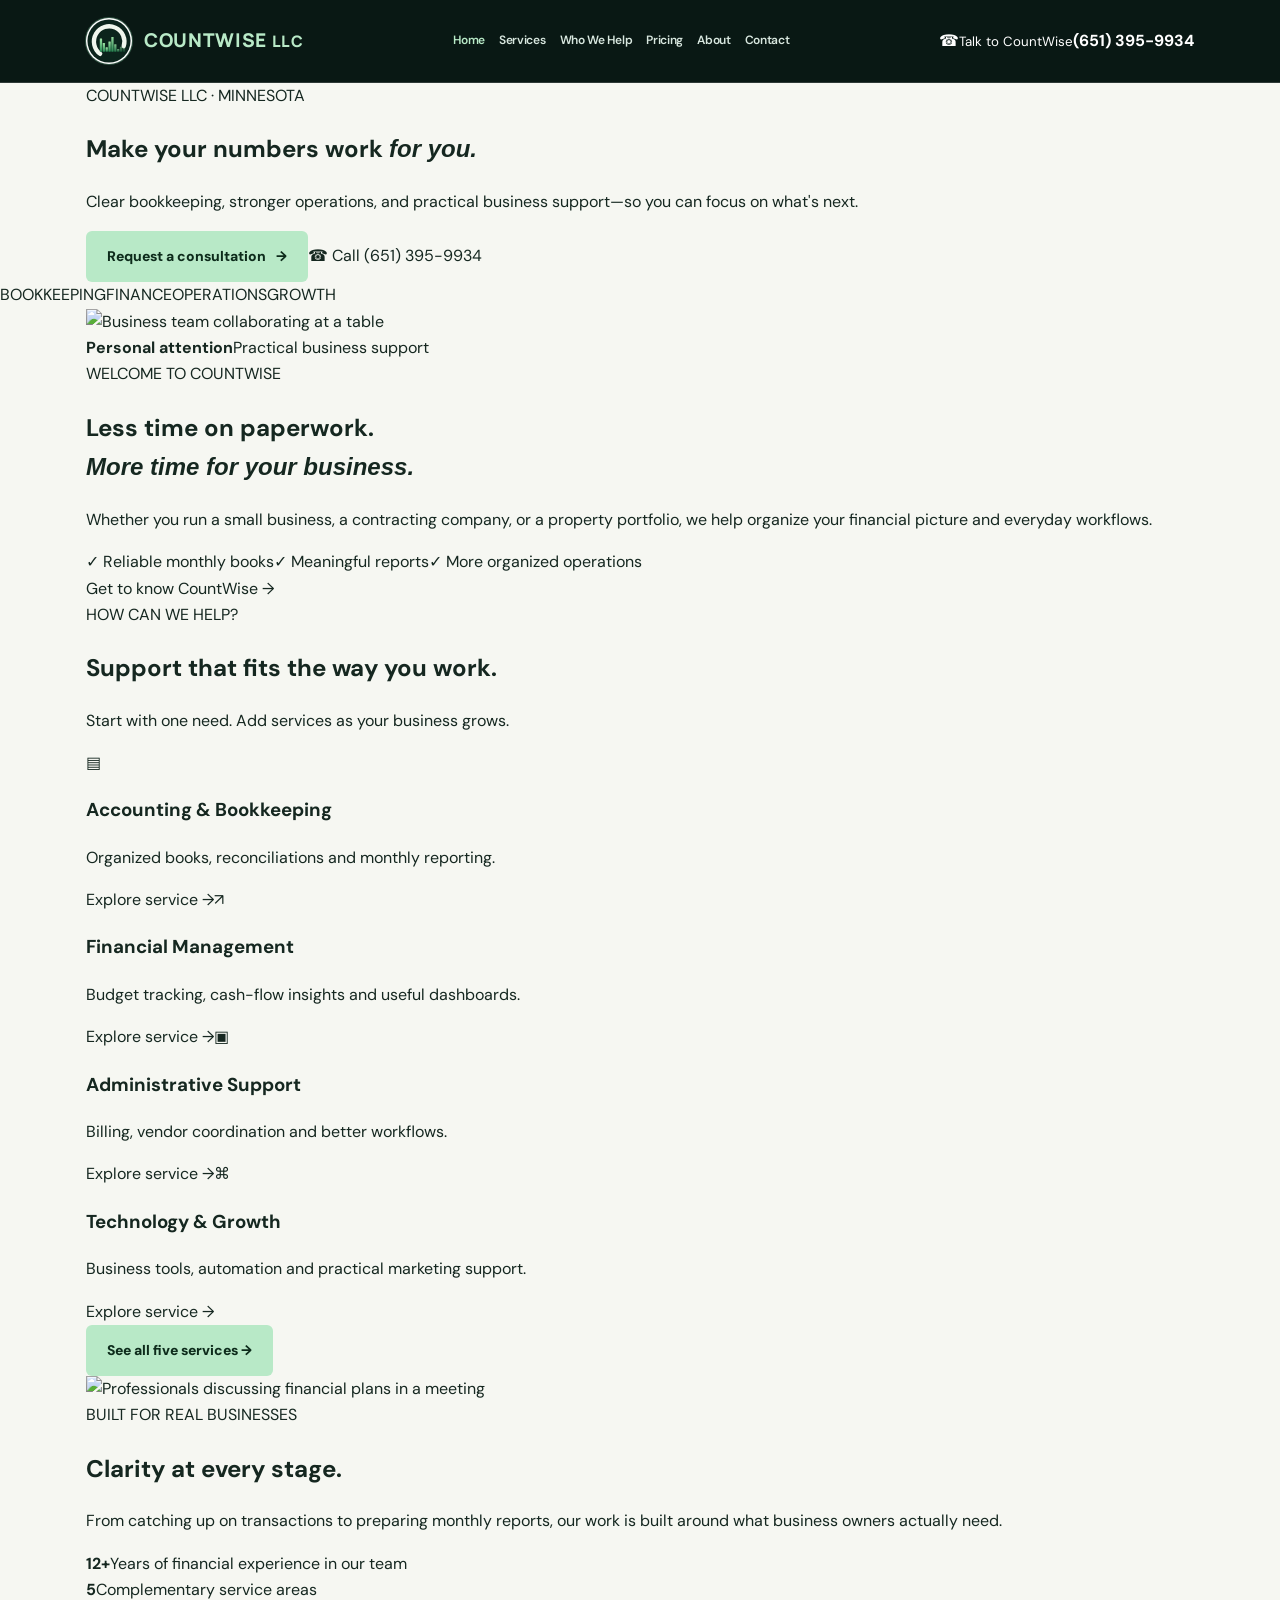
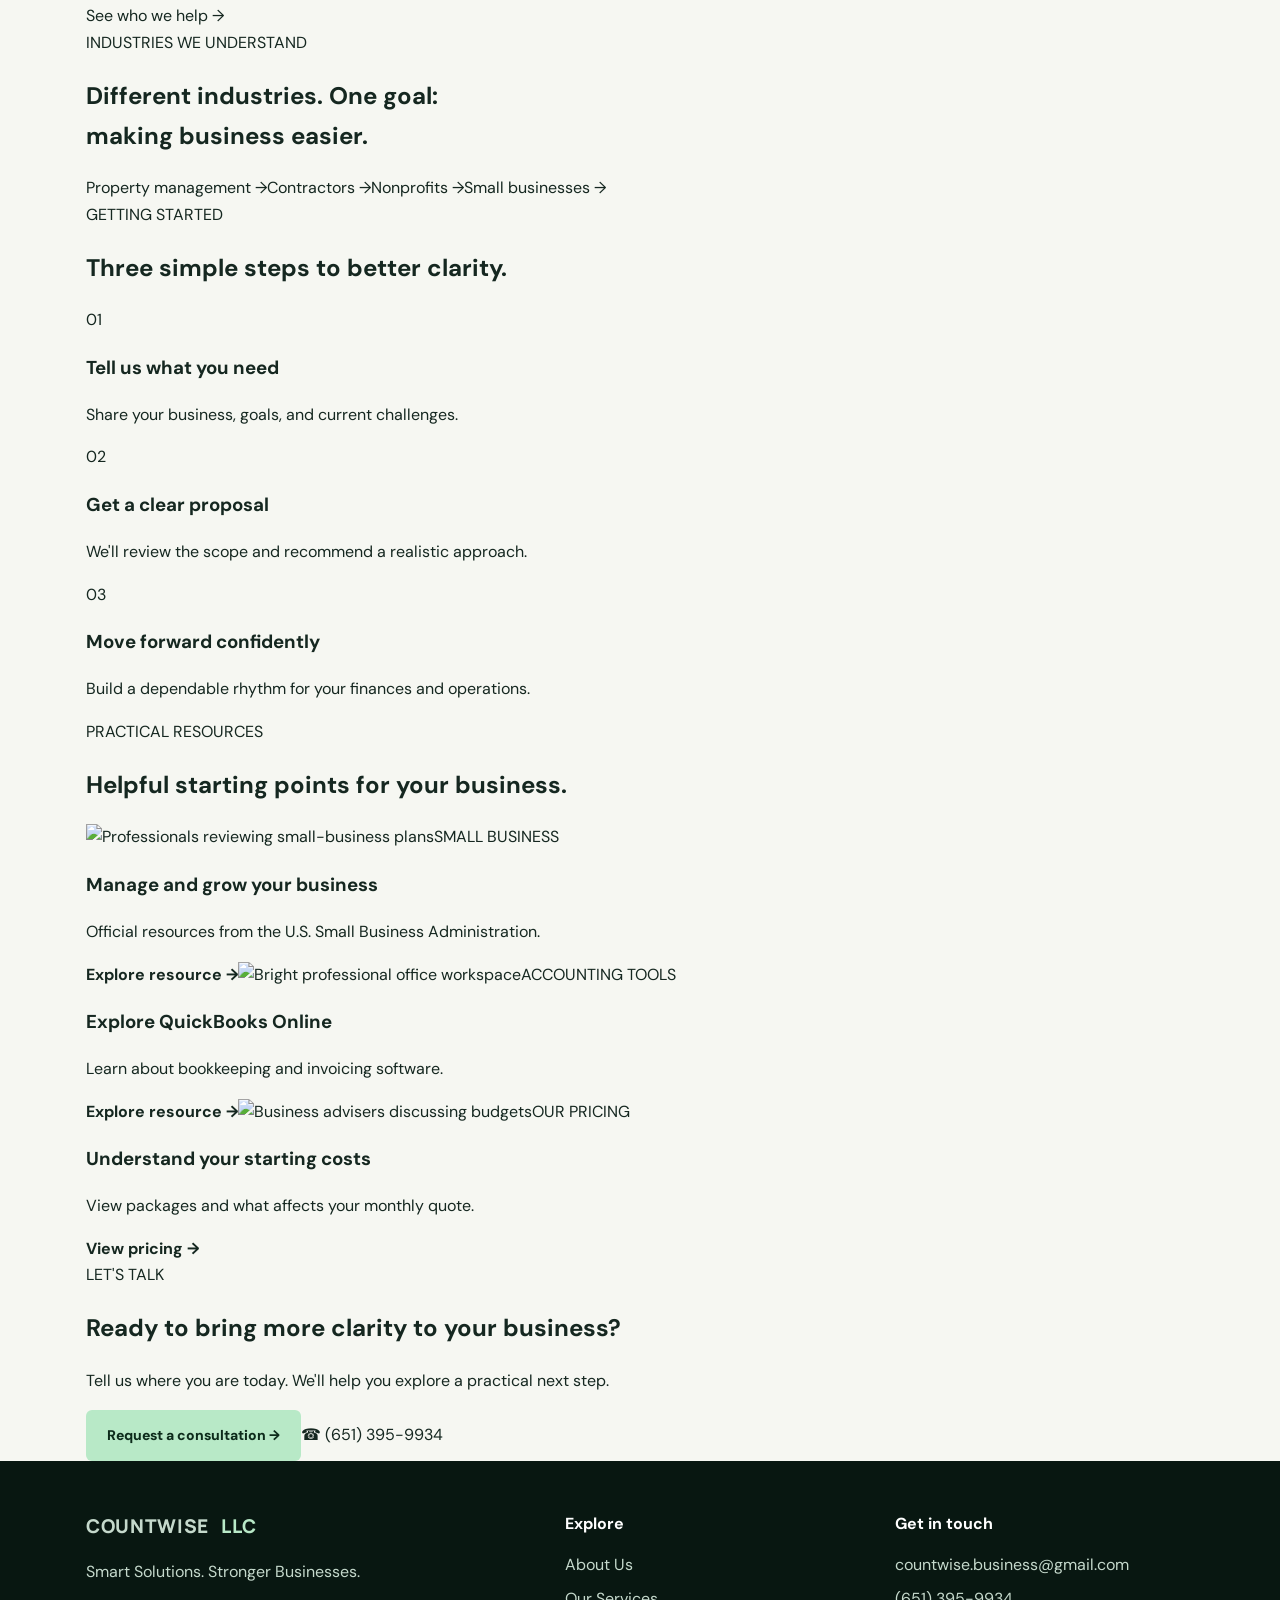
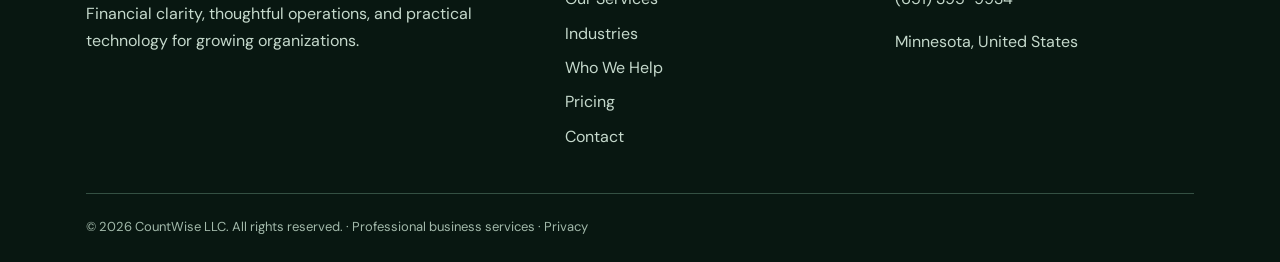
==== commit b9b328ae: "Refresh CountWise with photo-led scrolling design and prominent phone navigation" ====
--- a/index.html
+++ b/index.html
@@ -1 +1 @@
-<!doctype html><html lang="en"><head><meta charset="utf-8"><meta name="viewport" content="width=device-width,initial-scale=1"><title>Accounting, Bookkeeping & Business Solutions in Minnesota | CountWise LLC</title><meta name="description" content="CountWise LLC provides bookkeeping, financial management, administrative services, marketing and business automation in Minnesota."><meta name="theme-color" content="#091814"><link rel="canonical" href="https://countwisellc.com/"><link rel="icon" href="assets/favicon.png" type="image/png"><link rel="stylesheet" href="assets/style.css"><meta property="og:type" content="website"><meta property="og:title" content="Accounting, Bookkeeping & Business Solutions in Minnesota | CountWise LLC"><meta property="og:description" content="CountWise LLC provides bookkeeping, financial management, administrative services, marketing and business automation in Minnesota."><meta property="og:image" content="https://countwisellc.com/assets/countwise-logo.jpg"><meta property="og:url" content="https://countwisellc.com/"><script type="application/ld+json">{"@context":"https://schema.org","@type":"ProfessionalService","name":"CountWise LLC","url":"https://countwisellc.com","email":"countwise.business@gmail.com","telephone":"+1-651-395-9934","areaServed":{"@type":"State","name":"Minnesota"},"description":"Bookkeeping, financial management, administrative services, marketing and technology solutions."}</script></head><body><a class="skip" href="#main">Skip to content</a><header class="top"><div class="container nav"><a class="brand" href="index.html" aria-label="CountWise LLC home"><img class="brandmark" src="assets/countwise-animated-mark.svg" alt="CountWise animated logo: spinning C and rising chart"><span>COUNTWISE <span>LLC</span></span></a><button class="menu" aria-label="Toggle navigation" aria-expanded="false" aria-controls="main-nav">☰ Menu</button><nav class="navlinks" id="main-nav" aria-label="Main navigation"><a href="index.html" class="active" aria-current="page">Home</a><a href="about.html" class="" >About</a><a href="services.html" class="" >Services</a><a href="industries.html" class="" >Industries</a><a href="who-we-help.html">Who We Help</a><a href="pricing.html">Pricing</a><a href="contact.html" class="" >Contact</a><a class="button" href="contact.html">Let's Talk ↗</a></nav></div></header><main id="main"><section class="hero"><div class="container hero-inner"><div><div class="eyebrow">Minnesota-based · Business solutions</div><h1>Financial clarity.<br><em>Stronger businesses.</em></h1><p>Bookkeeping, finance and hands-on business support for Minnesota organizations.</p><div class="actions"><a class="button" href="contact.html">Request a Consultation ↗</a><a class="button outline" href="services.html">Explore Our Services</a></div></div><div class="hero-art premium-art" role="img" aria-label="Illustrative rising financial performance chart"><div class="orbit orbit-one" aria-hidden="true"></div><div class="orbit orbit-two" aria-hidden="true"></div><div class="floating-chip chip-one">✦ Bookkeeping in focus</div><div class="floating-chip chip-two">↗ Connected insights</div><div class="hero-logo-animation"><img src="assets/countwise-animated-mark.svg" alt="CountWise C rotates as financial chart bars grow" loading="eager"><span>GROWTH IN MOTION</span></div><div class="arthead"><span>Clarity in every decision</span><span>↗</span></div><div class="bars"><span style="height:28%"></span><span style="height:37%"></span><span style="height:42%"></span><span style="height:55%"></span><span style="height:62%"></span><span style="height:78%"></span><span style="height:93%"></span></div><div class="artfoot"><div><strong>Better insight.</strong><br><small>Built around your business.</small></div><div class="eyebrow">CountWise</div></div></div></div></section><section class="section evidence-strip"><div class="container"><div class="evidence-intro"><div class="eyebrow">Built on practical experience</div><h2>Useful expertise. No inflated promises.</h2><p>Experienced people. Practical services.</p></div><div class="evidence-grid"><article class="evidence-item reveal"><strong>12+</strong><span>Years in accounting and financial operations — team experience</span></article><article class="evidence-item reveal"><strong>5</strong><span>Connected service areas, from books to automation</span></article><article class="evidence-item reveal"><strong>2</strong><span>Client industries represented: property management and contracting</span></article></div></div></section><section class="ticker" aria-label="Our capabilities"><div class="ticker-track" aria-hidden="true">BOOKKEEPING <b>✳</b> FINANCIAL CLARITY <b>✳</b> SMART OPERATIONS <b>✳</b> BUSINESS GROWTH <b>✳</b> AUTOMATION <b>✳</b> BOOKKEEPING <b>✳</b> FINANCIAL CLARITY <b>✳</b> SMART OPERATIONS <b>✳</b> BUSINESS GROWTH <b>✳</b> AUTOMATION <b>✳</b></div></section><section class="section white"><div class="container"><div class="sectionhead"><div class="eyebrow">What we do</div><h2>What can we take off your plate?</h2><p>Practical support for your finances, operations, visibility, and technology.</p></div><div class="grid"><article class="card reveal"><span class="number">01</span><h3>Accounting & Bookkeeping</h3><p>Monthly books, reconciliations and clear financial reports.</p><a href="services.html#accounting">See service details ↗</a></article><article class="card reveal"><span class="number">02</span><h3>Financial Management</h3><p>Budgets, cash flow and decision-ready dashboards.</p><a href="services.html#financial">See service details ↗</a></article><article class="card reveal"><span class="number">03</span><h3>Administrative Services</h3><p>Less paperwork, better billing and smoother operations.</p><a href="services.html#administrative">See service details ↗</a></article><article class="card reveal"><span class="number">04</span><h3>Marketing Services</h3><p>Useful content, listings and customer outreach.</p><a href="services.html#marketing">See service details ↗</a></article><article class="card reveal"><span class="number">05</span><h3>Technology & Automation</h3><p>Simple dashboards and fewer repetitive tasks.</p><a href="services.html#technology">See service details ↗</a></article></div></div></section><section class="section white visual-break"><div class="container editorial-split"><figure class="editorial-photo home-people"><img src="https://images.unsplash.com/photo-1556761175-b413da4baf72?auto=format&fit=crop&w=1200&q=80" loading="lazy" decoding="async" alt="Business professionals discussing work around a meeting table"><figcaption>Illustrative business photography</figcaption></figure><div class="editorial-copy"><div class="eyebrow">A partner for your team</div><h2>Less time untangling numbers. More time running your business.</h2><p>We organize books, clarify reporting and improve the everyday processes that keep work moving.</p><a class="button" href="who-we-help.html">See who we help ↗</a></div></div></section><section class="section finder-section"><div class="container finder-layout"><div><div class="eyebrow">Start with your biggest challenge</div><h2>What would make your workday easier?</h2><p>Choose one challenge. We'll point you to the most relevant CountWise service.</p></div><div class="finder-panel" id="needs-finder"><label for="needs-choice">I need help with…</label><select id="needs-choice"><option value="">Select your business challenge</option><option value="books">Keeping books accurate and up to date</option><option value="cash">Understanding cash flow and expenses</option><option value="admin">Managing payroll, invoices or paperwork</option><option value="marketing">Finding and reaching more customers</option><option value="tech">Reducing spreadsheets and manual tasks</option></select><p id="finder-result" aria-live="polite">Select a challenge to see a relevant CountWise service.</p><a class="button" id="finder-link" href="contact.html">Request a consultation ↗</a></div></div></section><section class="section process-section" aria-labelledby="process-title"><div class="container"><div class="sectionhead"><div class="eyebrow">The CountWise approach</div><h2 id="process-title">Our process, in four steps.</h2><p>Discover. Organize. Report. Improve.</p></div><div class="process-visual reveal" role="img" aria-label="Four-stage process: Understand, Organize, Analyze, Grow"><div class="process-line" aria-hidden="true"></div><div class="process-step"><span class="step-symbol">◎</span><span class="step-num">01 / DISCOVER</span><h3>Understand</h3><p>We learn how your business works and what matters most.</p></div><div class="process-step"><span class="step-symbol">▤</span><span class="step-num">02 / STREAMLINE</span><h3>Organize</h3><p>Bring records, workflows, and responsibilities into order.</p></div><div class="process-step"><span class="step-symbol">⌁</span><span class="step-num">03 / INSIGHT</span><h3>Analyze</h3><p>Turn useful information into practical financial visibility.</p></div><div class="process-step"><span class="step-symbol">↗</span><span class="step-num">04 / ADVANCE</span><h3>Grow</h3><p>Make confident decisions with support that adapts.</p></div></div></div></section><section class="section dark spotlight-section"><div class="container split"><div><div class="eyebrow">Built for your next move</div><h2>Numbers that make sense. Systems that work.</h2><p>Great business support is more than reports. We connect reliable bookkeeping with practical operational thinking and useful technology.</p><a class="button" href="contact.html">Start a Conversation ↗</a></div><div class="dashboard reveal" aria-label="Illustrative business overview dashboard"><div class="dashboard-top"><span>COUNTWISE / BUSINESS OVERVIEW</span><span class="live-dot">Illustrative</span></div><div class="dashboard-grid"><div class="dashboard-stat"><small>01 / VISIBILITY</small><strong>Financial clarity</strong><span>Organized records</span></div><div class="dashboard-stat"><small>02 / CONTROL</small><strong>Better workflows</strong><span>Fewer loose ends</span></div></div><div class="chart-caption">Connected business functions</div><div class="signal-chart"><span style="--bar:35%"></span><span style="--bar:48%"></span><span style="--bar:42%"></span><span style="--bar:66%"></span><span style="--bar:57%"></span><span style="--bar:76%"></span><span style="--bar:91%"></span></div><div class="dashboard-bottom"><span>FINANCE</span><span>OPERATIONS</span><span>TECHNOLOGY</span></div></div></div></section><section class="section white" id="client-experience"><div class="container"><div class="sectionhead"><div class="eyebrow">Client experience</div><h2>Different industries. Real work.</h2><p>Experience supporting property management and trade contractors.</p></div><div class="case-grid"><article class="case-card reveal"><div class="case-identity"><span class="case-icon">RM</span><span>PROPERTY MANAGEMENT</span></div><h3>Rental Minnesota LLC</h3><p>Accounting support for property operations, reconciliations and reporting.</p><div class="case-tags"><span>Accounting</span><span>Bookkeeping</span><span>Property operations</span></div><a href="industries.html#property-management">See property-management services ↗</a></article><article class="case-card reveal"><div class="case-identity"><span class="case-icon">SP</span><span>PAINTING & CONTRACTING</span></div><h3>San's Painting LLC</h3><p>Bookkeeping support for contractor expenses, invoicing and records.</p><div class="case-tags"><span>Bookkeeping</span><span>Contractor accounting</span><span>Financial organization</span></div><a href="industries.html#contractors">See contractor services ↗</a></article></div><p class="proof-footnote">Client names and references should be published with client permission. No client outcomes, numerical results, or endorsements are asserted without verification.</p></div></section><section class="section resource-section"><div class="container"><div class="sectionhead"><div class="eyebrow">Useful links</div><h2>Tools and guidance for small businesses.</h2><p>Helpful external resources you can use today, whether or not you work with us.</p></div><div class="resource-grid"><a href="https://quickbooks.intuit.com/" target="_blank" rel="noopener noreferrer"><span>ACCOUNTING TOOLS</span><h3>QuickBooks Online ↗</h3><p>Explore financial recordkeeping, invoicing, and expense tracking.</p></a><a href="https://www.sba.gov/business-guide/manage-your-business" target="_blank" rel="noopener noreferrer"><span>SMALL BUSINESS</span><h3>U.S. Small Business Administration ↗</h3><p>Official resources on managing everyday business operations.</p></a><a href="https://www.irs.gov/businesses/small-businesses-self-employed" target="_blank" rel="noopener noreferrer"><span>TAX INFORMATION</span><h3>IRS small-business guide ↗</h3><p>Federal information for small businesses and self-employed people.</p></a></div><p class="proof-footnote">These are independent resources, not sponsorships or partner endorsements.</p></div></section></main><section class="cta"><div class="container cta-inner"><div><h2>Ready for a clearer way forward?</h2><p>Tell us what your business needs. We'll help you explore the next step.</p></div><a class="button" href="contact.html">Request a Consultation ↗</a></div></section><footer class="footer"><div class="container"><div class="footgrid"><div><div class="brand">COUNTWISE <span>LLC</span></div><p>Smart Solutions. Stronger Businesses.</p><p>Financial clarity, thoughtful operations, and practical technology for growing organizations.</p></div><div><h4>Explore</h4><a href="about.html">About Us</a><a href="services.html">Our Services</a><a href="industries.html">Industries</a><a href="who-we-help.html">Who We Help</a><a href="pricing.html">Pricing</a><a href="contact.html">Contact</a></div><div><h4>Get in touch</h4><a href="mailto:countwise.business@gmail.com">countwise.business@gmail.com</a><a href="tel:+16513959934">(651) 395-9934</a><p>Minnesota, United States</p></div></div><div class="copyright">© <span id="year">2026</span> CountWise LLC. All rights reserved. · Professional business services · <a style="display:inline" href="privacy.html">Privacy</a></div></div></footer><script src="assets/site.js" defer></script><script>document.getElementById('year').textContent=new Date().getFullYear()</script></body></html>+<!doctype html><html lang="en"><head><meta charset="utf-8"><meta name="viewport" content="width=device-width,initial-scale=1"><title>Accounting, Bookkeeping & Business Solutions in Minnesota | CountWise LLC</title><meta name="description" content="CountWise LLC provides bookkeeping, financial management, administrative services, marketing and business automation in Minnesota."><meta name="theme-color" content="#ffffff"><link rel="canonical" href="https://countwisellc.com/"><link rel="icon" href="assets/favicon.png" type="image/png"><link rel="stylesheet" href="assets/style.css"><meta property="og:type" content="website"><meta property="og:title" content="Accounting, Bookkeeping & Business Solutions in Minnesota | CountWise LLC"><meta property="og:description" content="CountWise LLC provides bookkeeping, financial management, administrative services, marketing and business automation in Minnesota."><meta property="og:image" content="https://countwisellc.com/assets/countwise-logo.jpg"><meta property="og:url" content="https://countwisellc.com/"><script type="application/ld+json">{"@context":"https://schema.org","@type":"ProfessionalService","name":"CountWise LLC","url":"https://countwisellc.com","email":"countwise.business@gmail.com","telephone":"+1-651-395-9934","areaServed":{"@type":"State","name":"Minnesota"},"description":"Bookkeeping, financial management, administrative services, marketing and technology solutions."}</script></head><body><a class="skip" href="#main">Skip to content</a><header class="top"><div class="container nav"><a class="brand" href="index.html" aria-label="CountWise LLC home"><img class="brandmark" src="assets/countwise-animated-mark.svg" alt="CountWise logo"><span>COUNT<span>WISE</span> <small>LLC</small></span></a><button class="menu" aria-label="Toggle navigation" aria-expanded="false" aria-controls="main-nav">☰ Menu</button><nav class="navlinks" id="main-nav" aria-label="Main navigation"><a href="index.html" class="active" aria-current="page">Home</a><a href="services.html">Services</a><a href="who-we-help.html">Who We Help</a><a href="pricing.html">Pricing</a><a href="about.html">About</a><a href="contact.html">Contact</a></nav><a class="header-phone" href="tel:+16513959934" aria-label="Call CountWise at 651-395-9934"><span class="call-symbol">☎</span><span><small>Talk to CountWise</small><strong>(651) 395-9934</strong></span></a></div></header><main id="main"><section class="cw-home-hero"><div class="cw-home-hero-image" role="img" aria-label="Business professionals reviewing plans together" style="background-image:linear-gradient(90deg,rgba(3,43,25,.96) 0%,rgba(4,56,32,.86) 39%,rgba(4,53,27,.16) 100%),url('https://images.unsplash.com/photo-1556761175-b413da4baf72?auto=format&fit=crop&w=1600&q=85')"></div><div class="container cw-home-hero-content"><div class="cw-mini-label">COUNTWISE LLC · MINNESOTA</div><h1>Make your numbers work <em>for you.</em></h1><p>Clear bookkeeping, stronger operations, and practical business support—so you can focus on what's next.</p><div class="cw-hero-actions"><a class="button" href="contact.html">Request a consultation <span aria-hidden="true">→</span></a><a class="cw-light-link" href="tel:+16513959934">☎ Call (651) 395-9934</a></div></div><div class="cw-hero-bottom"><span>BOOKKEEPING</span><i></i><span>FINANCE</span><i></i><span>OPERATIONS</span><i></i><span>GROWTH</span></div></section><section class="cw-section cw-welcome" id="welcome"><div class="container cw-split"><div class="cw-photo-wrap reveal"><img src="https://images.unsplash.com/photo-1521737711867-e3b97375f902?auto=format&fit=crop&w=1400&q=85" alt="Business team collaborating at a table" loading="lazy"><div class="cw-photo-tag"><strong>Personal attention</strong><span>Practical business support</span></div></div><div class="cw-copy reveal"><span class="cw-kicker">WELCOME TO COUNTWISE</span><h2>Less time on paperwork.<br><em>More time for your business.</em></h2><p>Whether you run a small business, a contracting company, or a property portfolio, we help organize your financial picture and everyday workflows.</p><div class="cw-checks"><span>✓ Reliable monthly books</span><span>✓ Meaningful reports</span><span>✓ More organized operations</span></div><a class="cw-text-link" href="about.html">Get to know CountWise →</a></div></div></section><section class="cw-section cw-soft" id="services-preview"><div class="container"><div class="cw-center-head reveal"><span class="cw-kicker">HOW CAN WE HELP?</span><h2>Support that fits the way you work.</h2><p>Start with one need. Add services as your business grows.</p></div><div class="cw-service-cards"><a class="cw-service-card reveal" href="services.html#accounting"><span class="cw-service-icon">▤</span><h3>Accounting & Bookkeeping</h3><p>Organized books, reconciliations and monthly reporting.</p><span class="cw-card-link">Explore service →</span></a><a class="cw-service-card reveal" href="services.html#financial"><span class="cw-service-icon">↗</span><h3>Financial Management</h3><p>Budget tracking, cash-flow insights and useful dashboards.</p><span class="cw-card-link">Explore service →</span></a><a class="cw-service-card reveal" href="services.html#administrative"><span class="cw-service-icon">▣</span><h3>Administrative Support</h3><p>Billing, vendor coordination and better workflows.</p><span class="cw-card-link">Explore service →</span></a><a class="cw-service-card reveal" href="services.html#technology"><span class="cw-service-icon">⌘</span><h3>Technology & Growth</h3><p>Business tools, automation and practical marketing support.</p><span class="cw-card-link">Explore service →</span></a></div><div class="cw-under-cards"><a class="button" href="services.html">See all five services →</a></div></div></section><section class="cw-section cw-story"><div class="container cw-split reverse"><div class="cw-photo-wrap reveal"><img src="https://images.unsplash.com/photo-1552664730-d307ca884978?auto=format&fit=crop&w=1400&q=85" alt="Professionals discussing financial plans in a meeting" loading="lazy"></div><div class="cw-copy reveal"><span class="cw-kicker">BUILT FOR REAL BUSINESSES</span><h2>Clarity at every stage.</h2><p>From catching up on transactions to preparing monthly reports, our work is built around what business owners actually need.</p><div class="cw-stat-row"><div><strong>12+</strong><span>Years of financial experience in our team</span></div><div><strong>5</strong><span>Complementary service areas</span></div></div><a class="cw-text-link" href="who-we-help.html">See who we help →</a></div></div></section><section class="cw-industry-banner"><div class="cw-industry-image" style="background-image:linear-gradient(90deg,rgba(4,43,25,.94),rgba(4,44,24,.50)),url('https://images.unsplash.com/photo-1497366811353-6870744d04b2?auto=format&fit=crop&w=1400&q=85')"></div><div class="container cw-industry-content reveal"><span class="cw-kicker">INDUSTRIES WE UNDERSTAND</span><h2>Different industries. One goal:<br>making business easier.</h2><div class="cw-industry-links"><a href="who-we-help.html#property-management">Property management →</a><a href="who-we-help.html#contractors">Contractors →</a><a href="who-we-help.html#nonprofits">Nonprofits →</a><a href="who-we-help.html#small-business">Small businesses →</a></div></div></section><section class="cw-section cw-steps-section"><div class="container"><div class="cw-center-head reveal"><span class="cw-kicker">GETTING STARTED</span><h2>Three simple steps to better clarity.</h2></div><div class="cw-steps"><article class="reveal"><span>01</span><h3>Tell us what you need</h3><p>Share your business, goals, and current challenges.</p></article><article class="reveal"><span>02</span><h3>Get a clear proposal</h3><p>We'll review the scope and recommend a realistic approach.</p></article><article class="reveal"><span>03</span><h3>Move forward confidently</h3><p>Build a dependable rhythm for your finances and operations.</p></article></div></div></section><section class="cw-section cw-soft"><div class="container"><div class="cw-center-head reveal"><span class="cw-kicker">PRACTICAL RESOURCES</span><h2>Helpful starting points for your business.</h2></div><div class="cw-resource-grid"><a class="cw-resource-card reveal" href="https://www.sba.gov/business-guide/manage-your-business" target="_blank" rel="noopener noreferrer"><img src="https://images.unsplash.com/photo-1551836022-d5d88e9218df?auto=format&fit=crop&w=1400&q=85" alt="Professionals reviewing small-business plans" loading="lazy"><span>SMALL BUSINESS</span><h3>Manage and grow your business</h3><p>Official resources from the U.S. Small Business Administration.</p><strong>Explore resource →</strong></a><a class="cw-resource-card reveal" href="https://quickbooks.intuit.com/" target="_blank" rel="noopener noreferrer"><img src="https://images.unsplash.com/photo-1497366811353-6870744d04b2?auto=format&fit=crop&w=1400&q=85" alt="Bright professional office workspace" loading="lazy"><span>ACCOUNTING TOOLS</span><h3>Explore QuickBooks Online</h3><p>Learn about bookkeeping and invoicing software.</p><strong>Explore resource →</strong></a><a class="cw-resource-card reveal" href="pricing.html"><img src="https://images.unsplash.com/photo-1552664730-d307ca884978?auto=format&fit=crop&w=1400&q=85" alt="Business advisers discussing budgets" loading="lazy"><span>OUR PRICING</span><h3>Understand your starting costs</h3><p>View packages and what affects your monthly quote.</p><strong>View pricing →</strong></a></div></div></section><section class="cw-final-cta"><div class="container cw-final-inner"><div><span class="cw-kicker">LET'S TALK</span><h2>Ready to bring more clarity to your business?</h2><p>Tell us where you are today. We'll help you explore a practical next step.</p></div><div class="cw-final-buttons"><a href="contact.html" class="button">Request a consultation →</a><a href="tel:+16513959934" class="cw-light-link">☎ (651) 395-9934</a></div></div></section></main><footer class="footer"><div class="container"><div class="footgrid"><div><div class="brand">COUNTWISE <span>LLC</span></div><p>Smart Solutions. Stronger Businesses.</p><p>Financial clarity, thoughtful operations, and practical technology for growing organizations.</p></div><div><h4>Explore</h4><a href="about.html">About Us</a><a href="services.html">Our Services</a><a href="industries.html">Industries</a><a href="who-we-help.html">Who We Help</a><a href="pricing.html">Pricing</a><a href="contact.html">Contact</a></div><div><h4>Get in touch</h4><a href="mailto:countwise.business@gmail.com">countwise.business@gmail.com</a><a href="tel:+16513959934">(651) 395-9934</a><p>Minnesota, United States</p></div></div><div class="copyright">© <span id="year">2026</span> CountWise LLC. All rights reserved. · Professional business services · <a style="display:inline" href="privacy.html">Privacy</a></div></div></footer><script src="assets/site.js" defer></script><script>document.getElementById('year').textContent=new Date().getFullYear()</script></body></html>
--- a/assets/style.css
+++ b/assets/style.css
@@ -35,3 +35,9 @@
 .site-human-shot{border-radius:19px;overflow:hidden;margin:0;aspect-ratio:1.4;box-shadow:0 18px 40px #17382122}.site-human-shot img{width:100%;height:100%;object-fit:cover;display:block}
 .navlinks{gap:14px}.navlinks>a:not(.button){font-size:12px}.sectionhead{margin-bottom:27px}.niche-card p,.case-card p{max-width:56ch}
 @media(max-width:940px){.navlinks{gap:9px}.navlinks>a:not(.button){font-size:11px}}@media(max-width:850px){.editorial-split{grid-template-columns:1fr;gap:24px}.navlinks>a:not(.button){font-size:14px}}@media(max-width:600px){.visual-break{padding:42px 0}.niche-photo{height:170px}.pricing-photo{margin:25px auto -35px}}
+
+/* Final editorial balance */
+.service-visual-intro{display:grid;grid-template-columns:1.05fr .95fr;gap:34px;align-items:center;margin-bottom:42px;padding:18px 0}.service-visual-intro .editorial-photo{max-height:330px}.about-photo-block{min-width:0}.mini-values{background:#e7f2e8;padding:14px 18px;border-radius:12px;margin-top:14px}.mini-values p{margin:4px 0 0;color:#52675b;font-size:13px}.contact-photo{margin-bottom:23px}.contact-photo .site-human-shot{aspect-ratio:1.9}.pricing-hero .pricing-photo{max-width:350px;margin:12px 0 0}.pricing-hero .pricing-photo .site-human-shot{aspect-ratio:2.1}.site-human-shot figcaption{display:none}.editorial-photo figcaption{font-size:10px}.navlinks a:not(.button){letter-spacing:-.025em}@media(max-width:800px){.service-visual-intro{grid-template-columns:1fr}.pricing-hero .pricing-photo{max-width:100%}.contact-photo .site-human-shot{aspect-ratio:1.6}}
+
+/* Contact page: CountWise business card gallery */
+.contact-business-cards{display:grid;grid-template-columns:repeat(2,minmax(0,1fr));gap:25px;align-items:start}.contact-business-cards figure{margin:0}.contact-business-cards img{display:block;width:100%;height:auto;aspect-ratio:7/4;object-fit:contain;background:#fff;border:1px solid #e4e9e0;border-radius:12px;box-shadow:0 16px 34px #1539231d}.contact-business-cards figcaption{font-size:13px;color:#617668;margin-top:12px;text-align:center}.card-connection{display:flex;gap:24px;flex-wrap:wrap;margin:25px 0 0}.card-connection a{color:#176b43;font-weight:800}.card-connection a:hover{text-decoration:underline}@media(max-width:720px){.contact-business-cards{grid-template-columns:1fr;gap:20px}}
